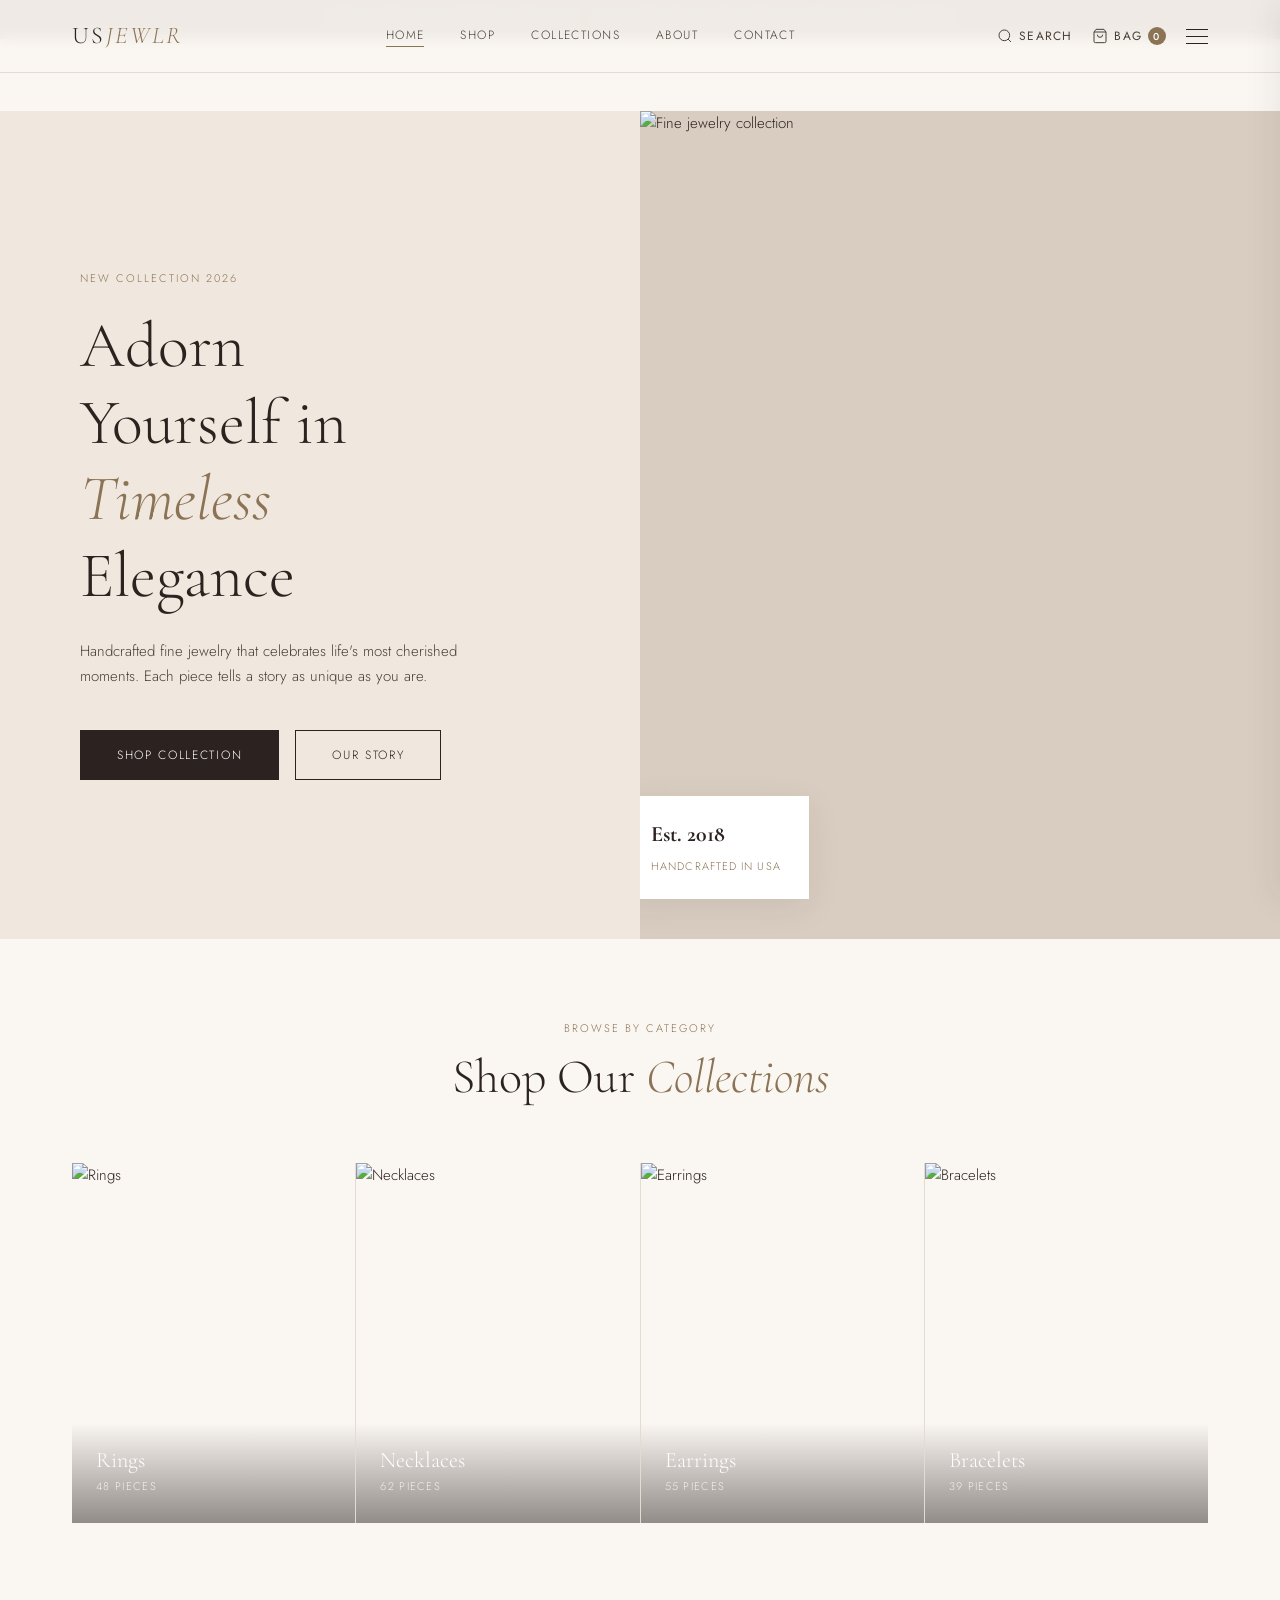
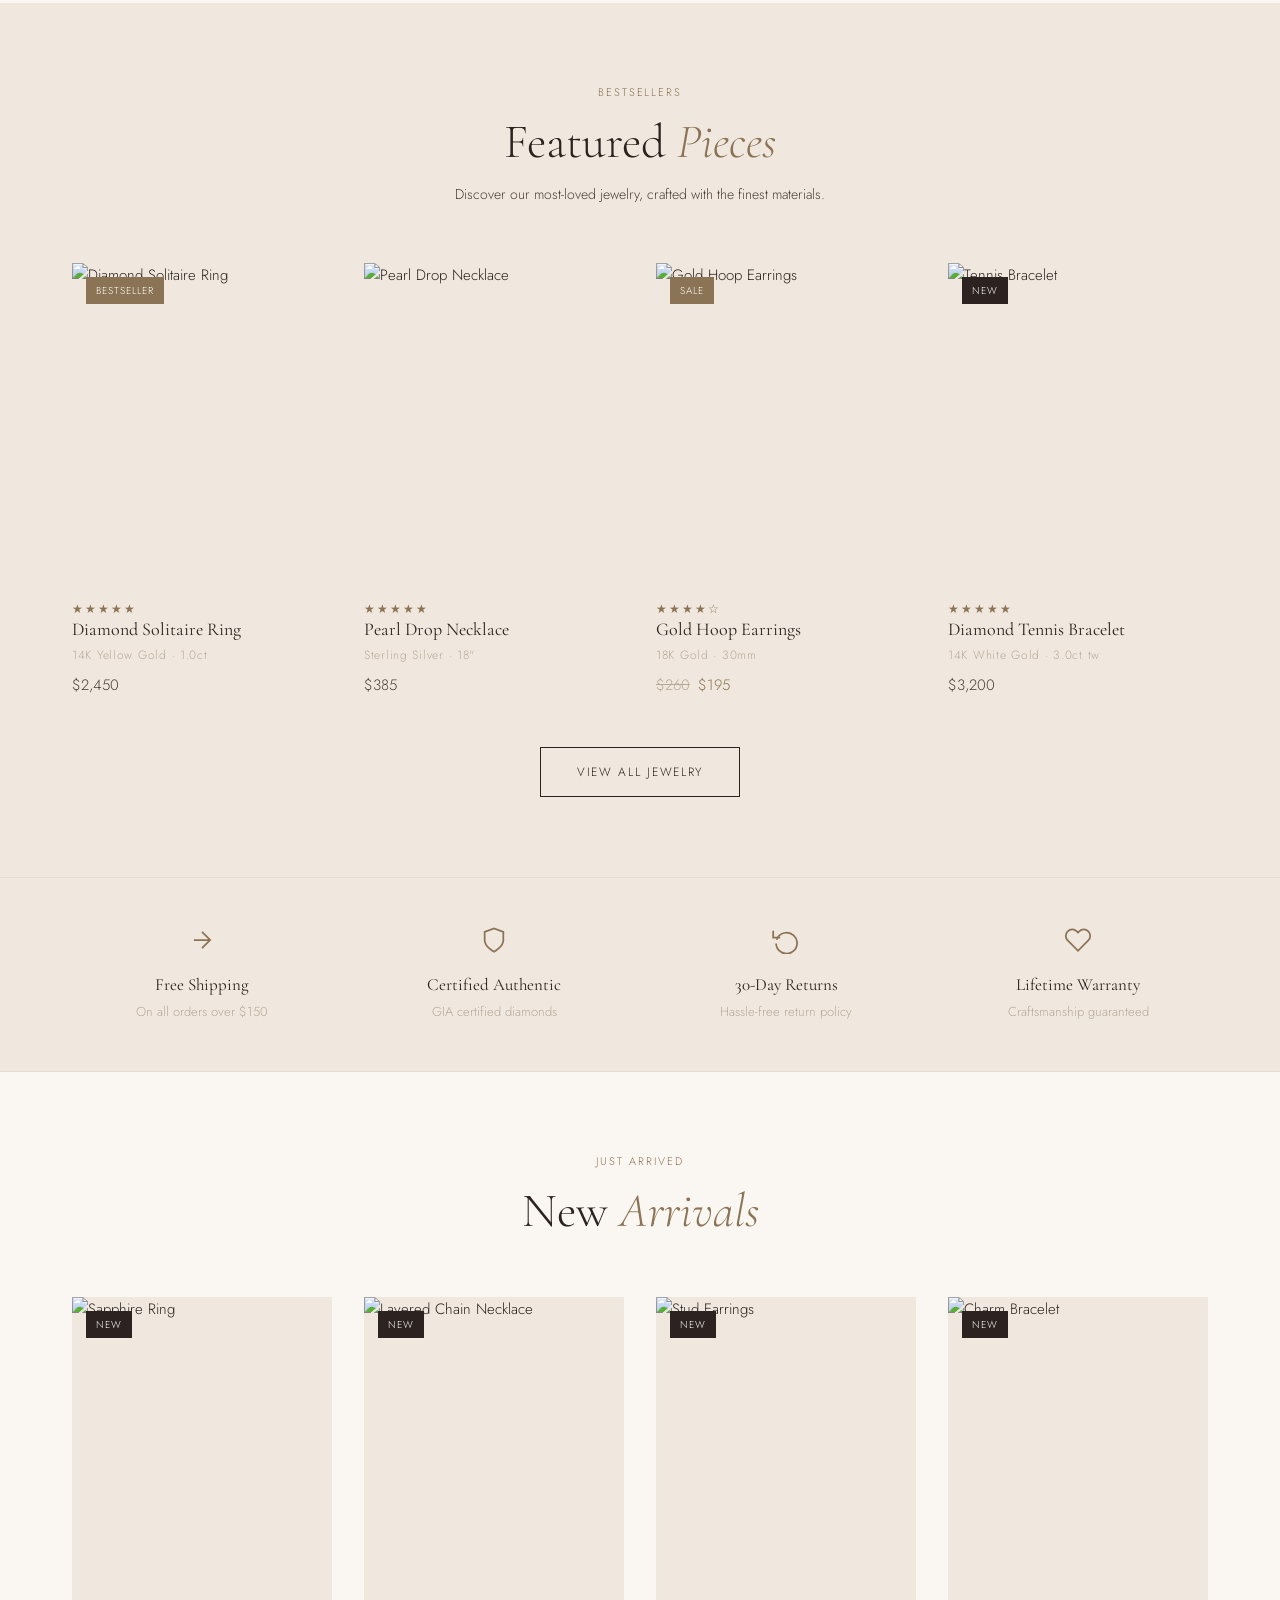
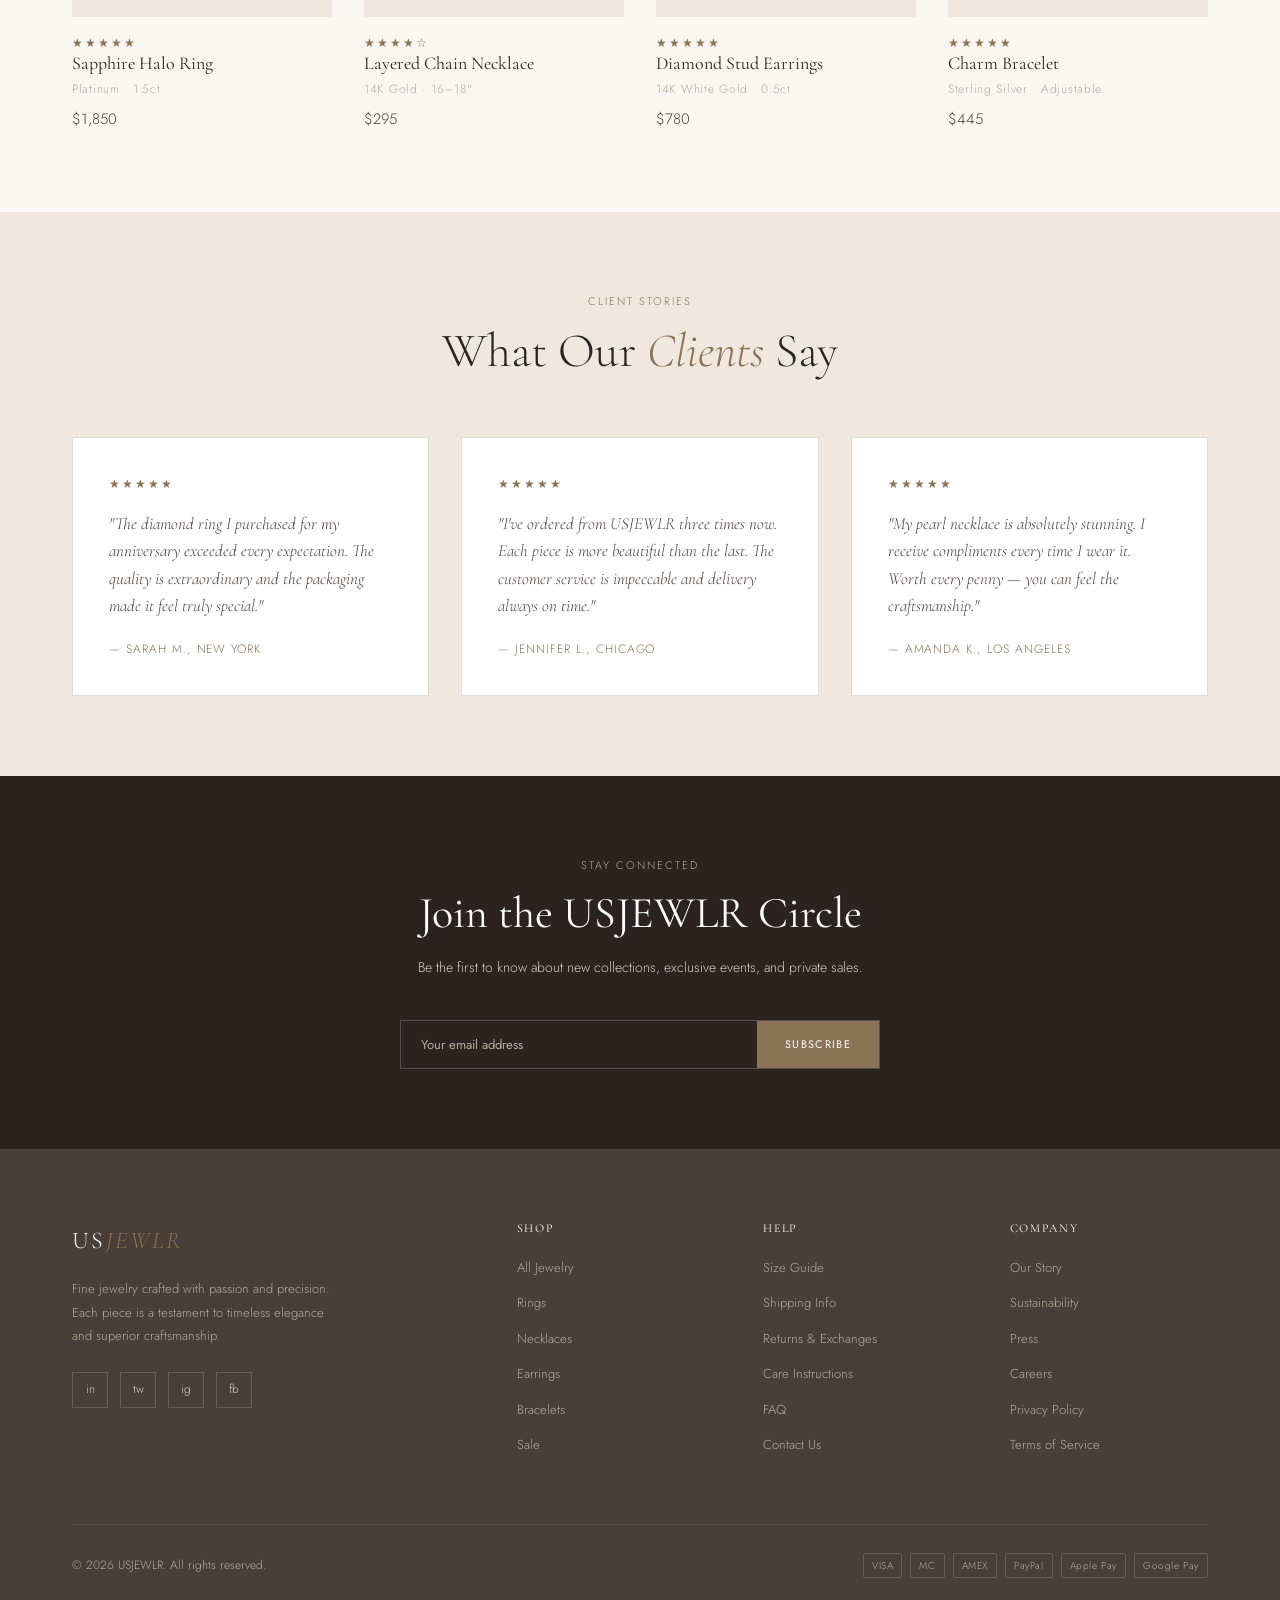
==== index.html @ 5f93d04b "Initial commit: USJEWLR jewelry ecommerce site" ====
<!DOCTYPE html>
<html lang="en">
<head>
  <meta charset="UTF-8">
  <meta name="viewport" content="width=device-width, initial-scale=1.0">
  <title>USJEWLR — Fine Jewelry</title>
  <link rel="stylesheet" href="style.css">
</head>
<body>

<!-- Announcement -->
<div class="announcement">Free shipping on orders over $150 &nbsp;·&nbsp; Use code WELCOME10 for 10% off your first order</div>

<!-- Header -->
<header id="header">
  <div class="header-inner">
    <a href="index.html" class="logo">US<span>JEWLR</span></a>
    <nav id="main-nav">
      <a href="index.html" class="active">Home</a>
      <a href="shop.html">Shop</a>
      <a href="product.html">Collections</a>
      <a href="about.html">About</a>
      <a href="contact.html">Contact</a>
    </nav>
    <div class="header-actions">
      <button onclick="window.location.href='shop.html'">
        <svg width="16" height="16" viewBox="0 0 24 24" fill="none" stroke="currentColor" stroke-width="1.5"><circle cx="11" cy="11" r="8"/><path d="m21 21-4.35-4.35"/></svg>
        Search
      </button>
      <button id="btn-open-cart">
        <svg width="16" height="16" viewBox="0 0 24 24" fill="none" stroke="currentColor" stroke-width="1.5"><path d="M6 2 3 6v14a2 2 0 0 0 2 2h14a2 2 0 0 0 2-2V6l-3-4z"/><line x1="3" y1="6" x2="21" y2="6"/><path d="M16 10a4 4 0 0 1-8 0"/></svg>
        Bag <span class="cart-count">0</span>
      </button>
      <button class="hamburger" id="hamburger" aria-label="Menu">
        <span></span><span></span><span></span>
      </button>
    </div>
  </div>
</header>

<!-- Hero -->
<section class="hero">
  <div class="hero-content">
    <span class="section-label">New Collection 2026</span>
    <h1>Adorn<br>Yourself in<br><em>Timeless</em><br>Elegance</h1>
    <p>Handcrafted fine jewelry that celebrates life's most cherished moments. Each piece tells a story as unique as you are.</p>
    <div class="hero-cta">
      <a href="shop.html" class="btn btn-filled">Shop Collection</a>
      <a href="about.html" class="btn">Our Story</a>
    </div>
  </div>
  <div class="hero-image">
    <img src="https://images.unsplash.com/photo-1515562141207-7a88fb7ce338?w=800&q=80" alt="Fine jewelry collection">
    <div class="hero-badge">
      <strong>Est. 2018</strong>
      <span>Handcrafted in USA</span>
    </div>
  </div>
</section>

<!-- Categories -->
<section class="section">
  <div class="container">
    <div class="section-header">
      <span class="section-label">Browse by Category</span>
      <h2>Shop Our <em>Collections</em></h2>
    </div>
    <div class="categories-grid">
      <a href="shop.html?cat=rings" class="category-card">
        <img src="https://images.unsplash.com/photo-1605100804763-247f67b3557e?w=400&q=80" alt="Rings">
        <div class="category-info">
          <h3>Rings</h3>
          <span>48 pieces</span>
        </div>
      </a>
      <a href="shop.html?cat=necklaces" class="category-card">
        <img src="https://images.unsplash.com/photo-1599643478518-a784e5dc4c8f?w=400&q=80" alt="Necklaces">
        <div class="category-info">
          <h3>Necklaces</h3>
          <span>62 pieces</span>
        </div>
      </a>
      <a href="shop.html?cat=earrings" class="category-card">
        <img src="https://images.unsplash.com/photo-1535632066927-ab7c9ab60908?w=400&q=80" alt="Earrings">
        <div class="category-info">
          <h3>Earrings</h3>
          <span>55 pieces</span>
        </div>
      </a>
      <a href="shop.html?cat=bracelets" class="category-card">
        <img src="https://images.unsplash.com/photo-1573408301185-9519f94816fc?w=400&q=80" alt="Bracelets">
        <div class="category-info">
          <h3>Bracelets</h3>
          <span>39 pieces</span>
        </div>
      </a>
    </div>
  </div>
</section>

<!-- Featured Products -->
<section class="section" style="background:var(--beige)">
  <div class="container">
    <div class="section-header">
      <span class="section-label">Bestsellers</span>
      <h2>Featured <em>Pieces</em></h2>
      <p>Discover our most-loved jewelry, crafted with the finest materials.</p>
    </div>
    <div class="products-grid">

      <div class="product-card" onclick="window.location='product.html'">
        <div class="product-card-image">
          <img src="https://images.unsplash.com/photo-1611591437281-460bfbe1220a?w=400&q=80" alt="Diamond Solitaire Ring">
          <span class="product-badge sale">Bestseller</span>
          <div class="product-actions">
            <button class="btn-cart" onclick="event.stopPropagation();addToCart('r001','Diamond Solitaire Ring',2450,'https://images.unsplash.com/photo-1611591437281-460bfbe1220a?w=400&q=80','14K Gold')">Add to Bag</button>
            <button class="btn-wishlist">Save to Wishlist</button>
          </div>
        </div>
        <div class="product-info">
          <div class="stars">★★★★★</div>
          <h4>Diamond Solitaire Ring</h4>
          <div class="product-sub">14K Yellow Gold · 1.0ct</div>
          <div class="product-price">$2,450</div>
        </div>
      </div>

      <div class="product-card" onclick="window.location='product.html'">
        <div class="product-card-image">
          <img src="https://images.unsplash.com/photo-1506630448388-4e683c67ddb0?w=400&q=80" alt="Pearl Drop Necklace">
          <div class="product-actions">
            <button class="btn-cart" onclick="event.stopPropagation();addToCart('n001','Pearl Drop Necklace',385,'https://images.unsplash.com/photo-1506630448388-4e683c67ddb0?w=400&q=80','Sterling Silver')">Add to Bag</button>
            <button class="btn-wishlist">Save to Wishlist</button>
          </div>
        </div>
        <div class="product-info">
          <div class="stars">★★★★★</div>
          <h4>Pearl Drop Necklace</h4>
          <div class="product-sub">Sterling Silver · 18"</div>
          <div class="product-price">$385</div>
        </div>
      </div>

      <div class="product-card" onclick="window.location='product.html'">
        <div class="product-card-image">
          <img src="https://images.unsplash.com/photo-1596944924591-5c9e04d6ce67?w=400&q=80" alt="Gold Hoop Earrings">
          <span class="product-badge sale">Sale</span>
          <div class="product-actions">
            <button class="btn-cart" onclick="event.stopPropagation();addToCart('e001','Gold Hoop Earrings',195,'https://images.unsplash.com/photo-1596944924591-5c9e04d6ce67?w=400&q=80','18K Gold')">Add to Bag</button>
            <button class="btn-wishlist">Save to Wishlist</button>
          </div>
        </div>
        <div class="product-info">
          <div class="stars">★★★★☆</div>
          <h4>Gold Hoop Earrings</h4>
          <div class="product-sub">18K Gold · 30mm</div>
          <div class="product-price"><span class="original">$260</span><span class="sale-price">$195</span></div>
        </div>
      </div>

      <div class="product-card" onclick="window.location='product.html'">
        <div class="product-card-image">
          <img src="https://images.unsplash.com/photo-1602751584552-8ba73aad10e1?w=400&q=80" alt="Tennis Bracelet">
          <span class="product-badge">New</span>
          <div class="product-actions">
            <button class="btn-cart" onclick="event.stopPropagation();addToCart('b001','Diamond Tennis Bracelet',3200,'https://images.unsplash.com/photo-1602751584552-8ba73aad10e1?w=400&q=80','14K White Gold')">Add to Bag</button>
            <button class="btn-wishlist">Save to Wishlist</button>
          </div>
        </div>
        <div class="product-info">
          <div class="stars">★★★★★</div>
          <h4>Diamond Tennis Bracelet</h4>
          <div class="product-sub">14K White Gold · 3.0ct tw</div>
          <div class="product-price">$3,200</div>
        </div>
      </div>

    </div>
    <div style="text-align:center;margin-top:48px">
      <a href="shop.html" class="btn">View All Jewelry</a>
    </div>
  </div>
</section>

<!-- Features Strip -->
<div class="features-strip">
  <div class="container">
    <div class="features-grid">
      <div class="feature-item">
        <svg viewBox="0 0 24 24" fill="none" stroke="currentColor" stroke-width="1.5"><path d="M5 12h14M12 5l7 7-7 7"/></svg>
        <h5>Free Shipping</h5>
        <p>On all orders over $150</p>
      </div>
      <div class="feature-item">
        <svg viewBox="0 0 24 24" fill="none" stroke="currentColor" stroke-width="1.5"><path d="M12 22s8-4 8-10V5l-8-3-8 3v7c0 6 8 10 8 10z"/></svg>
        <h5>Certified Authentic</h5>
        <p>GIA certified diamonds</p>
      </div>
      <div class="feature-item">
        <svg viewBox="0 0 24 24" fill="none" stroke="currentColor" stroke-width="1.5"><polyline points="1 4 1 10 7 10"/><path d="M3.51 15a9 9 0 1 0 .49-3.25"/></svg>
        <h5>30-Day Returns</h5>
        <p>Hassle-free return policy</p>
      </div>
      <div class="feature-item">
        <svg viewBox="0 0 24 24" fill="none" stroke="currentColor" stroke-width="1.5"><path d="M20.84 4.61a5.5 5.5 0 0 0-7.78 0L12 5.67l-1.06-1.06a5.5 5.5 0 0 0-7.78 7.78l1.06 1.06L12 21.23l7.78-7.78 1.06-1.06a5.5 5.5 0 0 0 0-7.78z"/></svg>
        <h5>Lifetime Warranty</h5>
        <p>Craftsmanship guaranteed</p>
      </div>
    </div>
  </div>
</div>

<!-- New Arrivals -->
<section class="section">
  <div class="container">
    <div class="section-header">
      <span class="section-label">Just Arrived</span>
      <h2>New <em>Arrivals</em></h2>
    </div>
    <div class="products-grid">
      <div class="product-card" onclick="window.location='product.html'">
        <div class="product-card-image">
          <img src="https://images.unsplash.com/photo-1583292650898-7d22cd27ca6f?w=400&q=80" alt="Sapphire Ring">
          <span class="product-badge">New</span>
          <div class="product-actions">
            <button class="btn-cart" onclick="event.stopPropagation();addToCart('r002','Sapphire Halo Ring',1850,'https://images.unsplash.com/photo-1583292650898-7d22cd27ca6f?w=400&q=80','Platinum')">Add to Bag</button>
            <button class="btn-wishlist">Save to Wishlist</button>
          </div>
        </div>
        <div class="product-info">
          <div class="stars">★★★★★</div>
          <h4>Sapphire Halo Ring</h4>
          <div class="product-sub">Platinum · 1.5ct</div>
          <div class="product-price">$1,850</div>
        </div>
      </div>
      <div class="product-card" onclick="window.location='product.html'">
        <div class="product-card-image">
          <img src="https://images.unsplash.com/photo-1617038220319-276d3cfab638?w=400&q=80" alt="Layered Chain Necklace">
          <span class="product-badge">New</span>
          <div class="product-actions">
            <button class="btn-cart" onclick="event.stopPropagation();addToCart('n002','Layered Chain Necklace',295,'https://images.unsplash.com/photo-1617038220319-276d3cfab638?w=400&q=80','14K Gold')">Add to Bag</button>
            <button class="btn-wishlist">Save to Wishlist</button>
          </div>
        </div>
        <div class="product-info">
          <div class="stars">★★★★☆</div>
          <h4>Layered Chain Necklace</h4>
          <div class="product-sub">14K Gold · 16–18"</div>
          <div class="product-price">$295</div>
        </div>
      </div>
      <div class="product-card" onclick="window.location='product.html'">
        <div class="product-card-image">
          <img src="https://images.unsplash.com/photo-1589207212797-cfd578c00985?w=400&q=80" alt="Stud Earrings">
          <span class="product-badge">New</span>
          <div class="product-actions">
            <button class="btn-cart" onclick="event.stopPropagation();addToCart('e002','Diamond Stud Earrings',780,'https://images.unsplash.com/photo-1589207212797-cfd578c00985?w=400&q=80','14K White Gold')">Add to Bag</button>
            <button class="btn-wishlist">Save to Wishlist</button>
          </div>
        </div>
        <div class="product-info">
          <div class="stars">★★★★★</div>
          <h4>Diamond Stud Earrings</h4>
          <div class="product-sub">14K White Gold · 0.5ct</div>
          <div class="product-price">$780</div>
        </div>
      </div>
      <div class="product-card" onclick="window.location='product.html'">
        <div class="product-card-image">
          <img src="https://images.unsplash.com/photo-1561828995-aa79a2db86dd?w=400&q=80" alt="Charm Bracelet">
          <span class="product-badge">New</span>
          <div class="product-actions">
            <button class="btn-cart" onclick="event.stopPropagation();addToCart('b002','Charm Bracelet',445,'https://images.unsplash.com/photo-1561828995-aa79a2db86dd?w=400&q=80','Sterling Silver')">Add to Bag</button>
            <button class="btn-wishlist">Save to Wishlist</button>
          </div>
        </div>
        <div class="product-info">
          <div class="stars">★★★★★</div>
          <h4>Charm Bracelet</h4>
          <div class="product-sub">Sterling Silver · Adjustable</div>
          <div class="product-price">$445</div>
        </div>
      </div>
    </div>
  </div>
</section>

<!-- Testimonials -->
<section class="section testimonials">
  <div class="container">
    <div class="section-header">
      <span class="section-label">Client Stories</span>
      <h2>What Our <em>Clients</em> Say</h2>
    </div>
    <div class="testimonials-grid">
      <div class="testimonial-card">
        <div class="stars">★★★★★</div>
        <blockquote>"The diamond ring I purchased for my anniversary exceeded every expectation. The quality is extraordinary and the packaging made it feel truly special."</blockquote>
        <div class="testimonial-author">— Sarah M., New York</div>
      </div>
      <div class="testimonial-card">
        <div class="stars">★★★★★</div>
        <blockquote>"I've ordered from USJEWLR three times now. Each piece is more beautiful than the last. The customer service is impeccable and delivery always on time."</blockquote>
        <div class="testimonial-author">— Jennifer L., Chicago</div>
      </div>
      <div class="testimonial-card">
        <div class="stars">★★★★★</div>
        <blockquote>"My pearl necklace is absolutely stunning. I receive compliments every time I wear it. Worth every penny — you can feel the craftsmanship."</blockquote>
        <div class="testimonial-author">— Amanda K., Los Angeles</div>
      </div>
    </div>
  </div>
</section>

<!-- Newsletter -->
<section class="newsletter">
  <div class="container">
    <span class="section-label">Stay Connected</span>
    <h2>Join the USJEWLR Circle</h2>
    <p>Be the first to know about new collections, exclusive events, and private sales.</p>
    <form class="newsletter-form">
      <input type="email" placeholder="Your email address">
      <button type="submit">Subscribe</button>
    </form>
  </div>
</section>

<!-- Footer -->
<footer>
  <div class="container">
    <div class="footer-grid">
      <div class="footer-brand">
        <div class="logo">US<span>JEWLR</span></div>
        <p>Fine jewelry crafted with passion and precision. Each piece is a testament to timeless elegance and superior craftsmanship.</p>
        <div class="footer-social">
          <a href="#">in</a>
          <a href="#">tw</a>
          <a href="#">ig</a>
          <a href="#">fb</a>
        </div>
      </div>
      <div class="footer-col">
        <h5>Shop</h5>
        <ul>
          <li><a href="shop.html">All Jewelry</a></li>
          <li><a href="shop.html?cat=rings">Rings</a></li>
          <li><a href="shop.html?cat=necklaces">Necklaces</a></li>
          <li><a href="shop.html?cat=earrings">Earrings</a></li>
          <li><a href="shop.html?cat=bracelets">Bracelets</a></li>
          <li><a href="shop.html?sale=true">Sale</a></li>
        </ul>
      </div>
      <div class="footer-col">
        <h5>Help</h5>
        <ul>
          <li><a href="#">Size Guide</a></li>
          <li><a href="#">Shipping Info</a></li>
          <li><a href="#">Returns & Exchanges</a></li>
          <li><a href="#">Care Instructions</a></li>
          <li><a href="#">FAQ</a></li>
          <li><a href="contact.html">Contact Us</a></li>
        </ul>
      </div>
      <div class="footer-col">
        <h5>Company</h5>
        <ul>
          <li><a href="about.html">Our Story</a></li>
          <li><a href="#">Sustainability</a></li>
          <li><a href="#">Press</a></li>
          <li><a href="#">Careers</a></li>
          <li><a href="#">Privacy Policy</a></li>
          <li><a href="#">Terms of Service</a></li>
        </ul>
      </div>
    </div>
    <div class="footer-bottom">
      <span>© 2026 USJEWLR. All rights reserved.</span>
      <div class="payment-icons">
        <span>VISA</span>
        <span>MC</span>
        <span>AMEX</span>
        <span>PayPal</span>
        <span>Apple Pay</span>
        <span>Google Pay</span>
      </div>
    </div>
  </div>
</footer>

<!-- Cart Drawer -->
<div class="cart-overlay" id="cart-overlay"></div>
<div class="cart-drawer" id="cart-drawer">
  <div class="drawer-header">
    <h3>Your Bag</h3>
    <button class="drawer-close" onclick="closeCartDrawer()">×</button>
  </div>
  <div class="drawer-items" id="drawer-items"></div>
  <div class="drawer-footer">
    <div class="drawer-total">
      <span>Total</span>
      <span id="drawer-total">$0.00</span>
    </div>
    <a href="cart.html" class="btn btn-filled">View Bag</a>
    <a href="checkout.html" class="btn">Checkout</a>
  </div>
</div>

<script src="script.js"></script>
</body>
</html>
---- style.css ----
/* ============================================
   USJEWLR — Jewelry Ecommerce Stylesheet
   Theme: Greige & Beige, Chic & Minimal
   ============================================ */

@import url('https://fonts.googleapis.com/css2?family=Cormorant+Garamond:ital,wght@0,300;0,400;0,500;0,600;1,300;1,400&family=Jost:wght@300;400;500&display=swap');

:root {
  --cream:     #faf6f1;
  --beige:     #f0e8de;
  --greige:    #d9cdc1;
  --mid:       #b8a898;
  --stone:     #8b7355;
  --dark:      #2c2320;
  --charcoal:  #4a3f38;
  --white:     #ffffff;
  --border:    #e4dbd2;
  --shadow:    rgba(44,35,32,.08);
}

*, *::before, *::after { box-sizing: border-box; margin: 0; padding: 0; }

html { scroll-behavior: smooth; }

body {
  font-family: 'Jost', sans-serif;
  font-weight: 300;
  background: var(--cream);
  color: var(--dark);
  font-size: 15px;
  line-height: 1.7;
}

a { color: inherit; text-decoration: none; }
img { display: block; width: 100%; object-fit: cover; }
button { cursor: pointer; font-family: inherit; }
input, select, textarea { font-family: inherit; }

/* ── Typography ─────────────────────────────── */
h1, h2, h3, h4, h5 {
  font-family: 'Cormorant Garamond', serif;
  font-weight: 400;
  line-height: 1.2;
}

.section-label {
  font-size: 11px;
  letter-spacing: .18em;
  text-transform: uppercase;
  color: var(--stone);
  display: block;
  margin-bottom: 12px;
}

/* ── Layout Helpers ─────────────────────────── */
.container { max-width: 1200px; margin: 0 auto; padding: 0 32px; }
.section   { padding: 80px 0; }

/* ── Buttons ────────────────────────────────── */
.btn {
  display: inline-block;
  padding: 14px 36px;
  font-size: 12px;
  letter-spacing: .14em;
  text-transform: uppercase;
  border: 1px solid var(--dark);
  background: transparent;
  color: var(--dark);
  transition: background .25s, color .25s;
}
.btn:hover { background: var(--dark); color: var(--white); }
.btn-filled { background: var(--dark); color: var(--white); }
.btn-filled:hover { background: var(--charcoal); border-color: var(--charcoal); }
.btn-stone { background: var(--stone); color: var(--white); border-color: var(--stone); }
.btn-stone:hover { background: var(--charcoal); border-color: var(--charcoal); }

/* ── Header / Navigation ────────────────────── */
#header {
  position: fixed;
  top: 0; left: 0; right: 0;
  z-index: 1000;
  background: rgba(250,246,241,.95);
  backdrop-filter: blur(6px);
  border-bottom: 1px solid var(--border);
  transition: box-shadow .3s;
}
#header.scrolled { box-shadow: 0 2px 20px var(--shadow); }

.header-inner {
  display: flex;
  align-items: center;
  justify-content: space-between;
  height: 72px;
  max-width: 1200px;
  margin: 0 auto;
  padding: 0 32px;
}

.logo {
  font-family: 'Cormorant Garamond', serif;
  font-size: 24px;
  font-weight: 300;
  letter-spacing: .1em;
  color: var(--dark);
}
.logo span { font-style: italic; color: var(--stone); }

nav { display: flex; gap: 36px; }
nav a {
  font-size: 12px;
  letter-spacing: .12em;
  text-transform: uppercase;
  color: var(--charcoal);
  position: relative;
  padding-bottom: 2px;
}
nav a::after {
  content: '';
  position: absolute;
  bottom: 0; left: 0;
  width: 0; height: 1px;
  background: var(--stone);
  transition: width .3s;
}
nav a:hover::after, nav a.active::after { width: 100%; }

.header-actions { display: flex; align-items: center; gap: 20px; }
.header-actions button {
  background: none;
  border: none;
  color: var(--charcoal);
  font-size: 12px;
  letter-spacing: .1em;
  text-transform: uppercase;
  display: flex;
  align-items: center;
  gap: 6px;
  transition: color .2s;
}
.header-actions button:hover { color: var(--stone); }

.cart-count {
  background: var(--stone);
  color: var(--white);
  border-radius: 50%;
  width: 18px; height: 18px;
  font-size: 10px;
  display: flex;
  align-items: center;
  justify-content: center;
  font-weight: 500;
}

.hamburger { display: none; flex-direction: column; gap: 5px; background: none; border: none; }
.hamburger span { display: block; width: 22px; height: 1px; background: var(--dark); transition: .3s; }

/* ── Hero ───────────────────────────────────── */
.hero {
  min-height: 100vh;
  display: grid;
  grid-template-columns: 1fr 1fr;
  padding-top: 72px;
}

.hero-content {
  display: flex;
  flex-direction: column;
  justify-content: center;
  padding: 80px 64px 80px 80px;
  background: var(--beige);
}
.hero-content .section-label { margin-bottom: 20px; }
.hero-content h1 { font-size: clamp(42px, 5vw, 72px); font-weight: 300; margin-bottom: 24px; }
.hero-content h1 em { font-style: italic; color: var(--stone); }
.hero-content p { font-size: 15px; color: var(--charcoal); max-width: 380px; margin-bottom: 40px; }
.hero-cta { display: flex; gap: 16px; }

.hero-image {
  position: relative;
  overflow: hidden;
  background: var(--greige);
}
.hero-image img { width: 100%; height: 100%; object-fit: cover; }
.hero-badge {
  position: absolute;
  bottom: 40px; left: -20px;
  background: var(--white);
  padding: 20px 28px;
  border-left: 3px solid var(--stone);
  box-shadow: 0 8px 32px var(--shadow);
}
.hero-badge strong { display: block; font-family: 'Cormorant Garamond', serif; font-size: 22px; }
.hero-badge span { font-size: 11px; letter-spacing: .1em; color: var(--stone); text-transform: uppercase; }

/* ── Announcement Bar ───────────────────────── */
.announcement {
  background: var(--dark);
  color: var(--greige);
  text-align: center;
  padding: 10px;
  font-size: 11px;
  letter-spacing: .14em;
  text-transform: uppercase;
}

/* ── Category Grid ──────────────────────────── */
.categories-grid {
  display: grid;
  grid-template-columns: repeat(4, 1fr);
  gap: 1px;
  background: var(--border);
}
.category-card {
  background: var(--cream);
  position: relative;
  overflow: hidden;
  cursor: pointer;
}
.category-card img {
  height: 360px;
  transition: transform .5s;
}
.category-card:hover img { transform: scale(1.04); }
.category-info {
  position: absolute;
  bottom: 0; left: 0; right: 0;
  padding: 24px;
  background: linear-gradient(transparent, rgba(44,35,32,.5));
  color: var(--white);
}
.category-info h3 { font-size: 22px; font-weight: 300; }
.category-info span { font-size: 11px; letter-spacing: .12em; text-transform: uppercase; opacity: .8; }

/* ── Product Grid ───────────────────────────── */
.products-grid {
  display: grid;
  grid-template-columns: repeat(4, 1fr);
  gap: 32px;
}

.product-card {
  cursor: pointer;
}
.product-card-image {
  position: relative;
  overflow: hidden;
  background: var(--beige);
  margin-bottom: 16px;
}
.product-card-image img {
  height: 320px;
  transition: transform .5s;
}
.product-card:hover .product-card-image img { transform: scale(1.03); }

.product-badge {
  position: absolute;
  top: 14px; left: 14px;
  background: var(--dark);
  color: var(--white);
  font-size: 10px;
  letter-spacing: .1em;
  text-transform: uppercase;
  padding: 5px 10px;
}
.product-badge.sale { background: var(--stone); }

.product-actions {
  position: absolute;
  bottom: 0; left: 0; right: 0;
  padding: 16px;
  display: flex;
  flex-direction: column;
  gap: 8px;
  transform: translateY(100%);
  transition: transform .3s;
}
.product-card:hover .product-actions { transform: translateY(0); }
.product-actions button {
  width: 100%;
  padding: 11px;
  font-size: 11px;
  letter-spacing: .1em;
  text-transform: uppercase;
  border: none;
}
.btn-cart { background: var(--white); color: var(--dark); }
.btn-cart:hover { background: var(--dark); color: var(--white); }
.btn-wishlist { background: rgba(250,246,241,.85); color: var(--dark); }

.product-info h4 { font-family: 'Cormorant Garamond', serif; font-size: 18px; font-weight: 400; margin-bottom: 4px; }
.product-info .product-sub { font-size: 12px; color: var(--mid); letter-spacing: .06em; margin-bottom: 8px; }
.product-price { font-size: 15px; color: var(--charcoal); }
.product-price .original { text-decoration: line-through; color: var(--mid); margin-right: 8px; }
.product-price .sale-price { color: var(--stone); }
.stars { color: var(--stone); font-size: 12px; letter-spacing: 2px; }

/* ── Feature Strip ──────────────────────────── */
.features-strip {
  background: var(--beige);
  border-top: 1px solid var(--border);
  border-bottom: 1px solid var(--border);
  padding: 48px 0;
}
.features-grid {
  display: grid;
  grid-template-columns: repeat(4, 1fr);
  gap: 32px;
  text-align: center;
}
.feature-item svg { width: 28px; height: 28px; margin: 0 auto 12px; color: var(--stone); }
.feature-item h5 { font-family: 'Cormorant Garamond', serif; font-size: 17px; margin-bottom: 6px; }
.feature-item p { font-size: 13px; color: var(--mid); }

/* ── Section Headers ────────────────────────── */
.section-header {
  text-align: center;
  margin-bottom: 56px;
}
.section-header h2 { font-size: clamp(30px, 4vw, 48px); font-weight: 300; }
.section-header h2 em { font-style: italic; color: var(--stone); }
.section-header p { color: var(--charcoal); margin-top: 12px; font-size: 14px; }

/* ── Testimonials ───────────────────────────── */
.testimonials { background: var(--beige); }
.testimonials-grid {
  display: grid;
  grid-template-columns: repeat(3, 1fr);
  gap: 32px;
}
.testimonial-card {
  background: var(--white);
  padding: 36px;
  border: 1px solid var(--border);
}
.testimonial-card .stars { margin-bottom: 16px; }
.testimonial-card blockquote {
  font-family: 'Cormorant Garamond', serif;
  font-size: 17px;
  font-style: italic;
  line-height: 1.6;
  margin-bottom: 20px;
  color: var(--charcoal);
}
.testimonial-author { font-size: 12px; letter-spacing: .08em; text-transform: uppercase; color: var(--stone); }

/* ── Newsletter ─────────────────────────────── */
.newsletter {
  background: var(--dark);
  color: var(--white);
  padding: 80px 0;
  text-align: center;
}
.newsletter .section-label { color: var(--mid); }
.newsletter h2 { color: var(--white); font-size: clamp(28px, 4vw, 44px); margin-bottom: 16px; }
.newsletter p { color: var(--greige); margin-bottom: 40px; font-size: 14px; }
.newsletter-form {
  display: flex;
  max-width: 480px;
  margin: 0 auto;
  border: 1px solid rgba(255,255,255,.2);
}
.newsletter-form input {
  flex: 1;
  padding: 14px 20px;
  background: transparent;
  border: none;
  color: var(--white);
  font-size: 13px;
  outline: none;
}
.newsletter-form input::placeholder { color: var(--mid); }
.newsletter-form button {
  padding: 14px 28px;
  background: var(--stone);
  color: var(--white);
  border: none;
  font-size: 11px;
  letter-spacing: .12em;
  text-transform: uppercase;
  transition: background .2s;
  white-space: nowrap;
}
.newsletter-form button:hover { background: var(--mid); }

/* ── Footer ─────────────────────────────────── */
footer {
  background: var(--charcoal);
  color: var(--greige);
  padding: 72px 0 32px;
}
.footer-grid {
  display: grid;
  grid-template-columns: 2fr 1fr 1fr 1fr;
  gap: 48px;
  margin-bottom: 56px;
}
.footer-brand .logo { color: var(--white); margin-bottom: 16px; }
.footer-brand p { font-size: 13px; color: var(--mid); line-height: 1.8; max-width: 260px; }
.footer-social { display: flex; gap: 12px; margin-top: 24px; }
.footer-social a {
  width: 36px; height: 36px;
  border: 1px solid rgba(255,255,255,.15);
  display: flex;
  align-items: center;
  justify-content: center;
  font-size: 12px;
  transition: background .2s, border-color .2s;
}
.footer-social a:hover { background: var(--stone); border-color: var(--stone); }

.footer-col h5 {
  font-size: 12px;
  letter-spacing: .14em;
  text-transform: uppercase;
  color: var(--white);
  margin-bottom: 20px;
}
.footer-col ul { list-style: none; }
.footer-col li { margin-bottom: 10px; }
.footer-col a { font-size: 13px; color: var(--mid); transition: color .2s; }
.footer-col a:hover { color: var(--white); }

.footer-bottom {
  border-top: 1px solid rgba(255,255,255,.08);
  padding-top: 28px;
  display: flex;
  justify-content: space-between;
  align-items: center;
  font-size: 12px;
  color: var(--mid);
}
.payment-icons { display: flex; gap: 8px; }
.payment-icons span {
  border: 1px solid rgba(255,255,255,.15);
  padding: 3px 8px;
  font-size: 10px;
  letter-spacing: .06em;
  border-radius: 2px;
}

/* ── Shop Page ──────────────────────────────── */
.page-hero {
  padding: 140px 0 60px;
  background: var(--beige);
  text-align: center;
  border-bottom: 1px solid var(--border);
}
.page-hero h1 { font-size: clamp(36px, 5vw, 60px); font-weight: 300; }
.breadcrumb { font-size: 12px; color: var(--mid); margin-top: 12px; letter-spacing: .06em; }
.breadcrumb a:hover { color: var(--stone); }

.shop-layout {
  display: grid;
  grid-template-columns: 240px 1fr;
  gap: 48px;
  padding: 56px 0;
}

.filter-sidebar {}
.filter-section { margin-bottom: 36px; }
.filter-section h5 {
  font-size: 11px;
  letter-spacing: .14em;
  text-transform: uppercase;
  margin-bottom: 16px;
  padding-bottom: 10px;
  border-bottom: 1px solid var(--border);
}
.filter-option {
  display: flex;
  align-items: center;
  gap: 10px;
  margin-bottom: 10px;
  font-size: 13px;
  cursor: pointer;
  color: var(--charcoal);
}
.filter-option input[type="checkbox"] { accent-color: var(--stone); }
.filter-option span { flex: 1; }
.filter-option .count { color: var(--mid); font-size: 11px; }

.price-range { padding: 8px 0; }
.price-range input[type="range"] { width: 100%; accent-color: var(--stone); }
.price-labels { display: flex; justify-content: space-between; font-size: 12px; color: var(--mid); margin-top: 8px; }

.shop-content {}
.shop-toolbar {
  display: flex;
  justify-content: space-between;
  align-items: center;
  margin-bottom: 32px;
  padding-bottom: 20px;
  border-bottom: 1px solid var(--border);
}
.shop-toolbar span { font-size: 13px; color: var(--mid); }
.shop-toolbar select {
  border: 1px solid var(--border);
  background: var(--white);
  padding: 8px 14px;
  font-size: 12px;
  color: var(--charcoal);
  outline: none;
  appearance: none;
  padding-right: 28px;
  background-image: url("data:image/svg+xml,%3Csvg xmlns='http://www.w3.org/2000/svg' width='10' height='6'%3E%3Cpath d='M0 0l5 6 5-6z' fill='%238b7355'/%3E%3C/svg%3E");
  background-repeat: no-repeat;
  background-position: right 10px center;
  cursor: pointer;
}

.products-grid-3col { grid-template-columns: repeat(3, 1fr); }

/* Pagination */
.pagination {
  display: flex;
  justify-content: center;
  gap: 8px;
  margin-top: 56px;
}
.pagination button {
  width: 40px; height: 40px;
  border: 1px solid var(--border);
  background: var(--white);
  font-size: 13px;
  color: var(--charcoal);
  transition: .2s;
}
.pagination button:hover, .pagination button.active {
  background: var(--dark);
  color: var(--white);
  border-color: var(--dark);
}

/* ── Product Detail ─────────────────────────── */
.product-detail {
  display: grid;
  grid-template-columns: 1fr 1fr;
  gap: 72px;
  padding: 56px 0;
}

.product-gallery {}
.gallery-main {
  height: 560px;
  background: var(--beige);
  overflow: hidden;
  margin-bottom: 16px;
}
.gallery-main img { height: 100%; object-fit: cover; }
.gallery-thumbs { display: grid; grid-template-columns: repeat(4, 1fr); gap: 12px; }
.gallery-thumb {
  height: 90px;
  background: var(--beige);
  cursor: pointer;
  overflow: hidden;
  border: 2px solid transparent;
  transition: border-color .2s;
}
.gallery-thumb.active { border-color: var(--stone); }
.gallery-thumb img { height: 100%; object-fit: cover; }

.product-detail-info {}
.product-detail-info .section-label { margin-bottom: 8px; }
.product-detail-info h1 { font-size: 36px; font-weight: 300; margin-bottom: 8px; }
.product-detail-rating {
  display: flex;
  align-items: center;
  gap: 10px;
  margin-bottom: 20px;
  font-size: 13px;
  color: var(--mid);
}
.product-detail-price {
  font-size: 26px;
  font-family: 'Cormorant Garamond', serif;
  margin-bottom: 24px;
  color: var(--dark);
}
.product-detail-price .was { font-size: 16px; text-decoration: line-through; color: var(--mid); margin-right: 10px; }

.product-options { margin-bottom: 24px; }
.product-options label {
  font-size: 11px;
  letter-spacing: .12em;
  text-transform: uppercase;
  display: block;
  margin-bottom: 12px;
  color: var(--charcoal);
}
.option-swatches { display: flex; gap: 10px; flex-wrap: wrap; }
.swatch {
  border: 1px solid var(--border);
  padding: 8px 16px;
  font-size: 12px;
  cursor: pointer;
  transition: .2s;
}
.swatch:hover, .swatch.active { border-color: var(--dark); background: var(--dark); color: var(--white); }

.qty-selector {
  display: flex;
  align-items: center;
  border: 1px solid var(--border);
  width: fit-content;
  margin-bottom: 24px;
}
.qty-selector button {
  width: 44px; height: 44px;
  background: none;
  border: none;
  font-size: 18px;
  color: var(--charcoal);
  transition: background .2s;
}
.qty-selector button:hover { background: var(--beige); }
.qty-selector input {
  width: 56px;
  text-align: center;
  border: none;
  border-left: 1px solid var(--border);
  border-right: 1px solid var(--border);
  height: 44px;
  font-size: 14px;
  outline: none;
  background: var(--white);
}

.add-to-cart-row { display: flex; gap: 12px; margin-bottom: 28px; }
.add-to-cart-row .btn { flex: 1; text-align: center; padding: 16px; }

.product-meta { font-size: 13px; color: var(--mid); line-height: 2; border-top: 1px solid var(--border); padding-top: 24px; margin-top: 24px; }
.product-meta strong { color: var(--charcoal); }

.product-tabs { margin-top: 36px; }
.tab-headers { display: flex; border-bottom: 1px solid var(--border); }
.tab-header {
  padding: 12px 24px;
  font-size: 12px;
  letter-spacing: .1em;
  text-transform: uppercase;
  cursor: pointer;
  border-bottom: 2px solid transparent;
  margin-bottom: -1px;
  transition: .2s;
  background: none;
  border-top: none;
  border-left: none;
  border-right: none;
  color: var(--mid);
}
.tab-header.active { border-bottom-color: var(--stone); color: var(--dark); }
.tab-content { display: none; padding: 28px 0; font-size: 14px; line-height: 1.9; color: var(--charcoal); }
.tab-content.active { display: block; }

/* ── Cart Page ──────────────────────────────── */
.cart-layout {
  display: grid;
  grid-template-columns: 1fr 360px;
  gap: 48px;
  padding: 56px 0;
}
.cart-items {}
.cart-header-row {
  display: grid;
  grid-template-columns: 2fr 1fr 1fr 1fr 40px;
  gap: 16px;
  padding-bottom: 16px;
  border-bottom: 1px solid var(--border);
  font-size: 11px;
  letter-spacing: .12em;
  text-transform: uppercase;
  color: var(--mid);
}

.cart-item {
  display: grid;
  grid-template-columns: 2fr 1fr 1fr 1fr 40px;
  gap: 16px;
  align-items: center;
  padding: 24px 0;
  border-bottom: 1px solid var(--border);
}
.cart-item-info { display: flex; gap: 16px; align-items: center; }
.cart-item-image { width: 80px; height: 80px; object-fit: cover; background: var(--beige); }
.cart-item-image img { width: 80px; height: 80px; object-fit: cover; }
.cart-item-name { font-family: 'Cormorant Garamond', serif; font-size: 17px; margin-bottom: 4px; }
.cart-item-variant { font-size: 12px; color: var(--mid); }
.cart-item-remove { background: none; border: none; color: var(--mid); font-size: 18px; transition: color .2s; }
.cart-item-remove:hover { color: var(--dark); }

.cart-summary {
  background: var(--beige);
  padding: 36px;
  height: fit-content;
  border: 1px solid var(--border);
}
.cart-summary h3 { font-size: 22px; margin-bottom: 28px; }
.summary-row {
  display: flex;
  justify-content: space-between;
  font-size: 14px;
  margin-bottom: 14px;
  color: var(--charcoal);
}
.summary-row.total {
  border-top: 1px solid var(--border);
  padding-top: 16px;
  margin-top: 8px;
  font-size: 17px;
  font-family: 'Cormorant Garamond', serif;
  font-weight: 400;
}
.cart-summary .btn { width: 100%; text-align: center; margin-top: 20px; padding: 16px; }
.promo-field { display: flex; margin-top: 20px; }
.promo-field input {
  flex: 1;
  border: 1px solid var(--border);
  padding: 10px 14px;
  font-size: 13px;
  outline: none;
  background: var(--white);
}
.promo-field button {
  padding: 10px 16px;
  background: var(--charcoal);
  color: var(--white);
  border: none;
  font-size: 11px;
  letter-spacing: .1em;
  text-transform: uppercase;
}

/* ── Checkout ───────────────────────────────── */
.checkout-layout {
  display: grid;
  grid-template-columns: 1fr 400px;
  gap: 56px;
  padding: 56px 0;
}

.checkout-form {}
.checkout-step {
  background: var(--white);
  border: 1px solid var(--border);
  margin-bottom: 24px;
}
.step-header {
  display: flex;
  align-items: center;
  gap: 16px;
  padding: 20px 28px;
  cursor: pointer;
  border-bottom: 1px solid var(--border);
}
.step-number {
  width: 28px; height: 28px;
  border-radius: 50%;
  background: var(--stone);
  color: var(--white);
  font-size: 12px;
  display: flex;
  align-items: center;
  justify-content: center;
  flex-shrink: 0;
}
.step-title { font-family: 'Cormorant Garamond', serif; font-size: 20px; font-weight: 400; }
.step-body { padding: 28px; }

.form-row { display: grid; grid-template-columns: 1fr 1fr; gap: 16px; margin-bottom: 16px; }
.form-row.full { grid-template-columns: 1fr; }
.form-row.thirds { grid-template-columns: 1fr 1fr 1fr; }
.form-group { display: flex; flex-direction: column; }
.form-group label {
  font-size: 11px;
  letter-spacing: .1em;
  text-transform: uppercase;
  margin-bottom: 8px;
  color: var(--charcoal);
}
.form-group input,
.form-group select {
  border: 1px solid var(--border);
  padding: 12px 14px;
  font-size: 14px;
  outline: none;
  background: var(--white);
  transition: border-color .2s;
}
.form-group input:focus,
.form-group select:focus { border-color: var(--stone); }

.shipping-options { display: flex; flex-direction: column; gap: 12px; }
.shipping-option {
  display: flex;
  align-items: center;
  gap: 14px;
  padding: 16px 20px;
  border: 1px solid var(--border);
  cursor: pointer;
  transition: border-color .2s;
}
.shipping-option:hover { border-color: var(--stone); }
.shipping-option input[type="radio"] { accent-color: var(--stone); }
.shipping-option .ship-name { flex: 1; font-size: 14px; }
.shipping-option .ship-time { font-size: 12px; color: var(--mid); }
.shipping-option .ship-price { font-family: 'Cormorant Garamond', serif; font-size: 16px; }

.payment-methods { display: flex; flex-direction: column; gap: 12px; }
.payment-method {
  border: 1px solid var(--border);
  overflow: hidden;
}
.payment-method-header {
  display: flex;
  align-items: center;
  gap: 14px;
  padding: 16px 20px;
  cursor: pointer;
}
.payment-method-header input[type="radio"] { accent-color: var(--stone); }
.payment-method-header label { display: flex; align-items: center; gap: 10px; cursor: pointer; flex: 1; }
.pay-icons { display: flex; gap: 6px; margin-left: auto; }
.pay-icon {
  border: 1px solid var(--border);
  padding: 3px 7px;
  font-size: 10px;
  border-radius: 2px;
  background: var(--white);
}
.payment-method-body { display: none; padding: 0 20px 20px; }
.payment-method.active .payment-method-body { display: block; }

.secure-badges {
  display: flex;
  align-items: center;
  gap: 8px;
  margin-top: 16px;
  font-size: 11px;
  color: var(--mid);
}

.checkout-summary {}
.order-summary-box {
  background: var(--beige);
  border: 1px solid var(--border);
  padding: 32px;
  position: sticky;
  top: 100px;
}
.order-summary-box h3 { font-size: 22px; margin-bottom: 24px; }
.order-item { display: flex; gap: 14px; margin-bottom: 20px; align-items: center; }
.order-item-img { width: 64px; height: 64px; object-fit: cover; background: var(--greige); position: relative; flex-shrink: 0; }
.order-item-img img { width: 64px; height: 64px; object-fit: cover; }
.order-item-badge {
  position: absolute;
  top: -6px; right: -6px;
  background: var(--stone);
  color: var(--white);
  border-radius: 50%;
  width: 18px; height: 18px;
  font-size: 10px;
  display: flex;
  align-items: center;
  justify-content: center;
}
.order-item-name { font-family: 'Cormorant Garamond', serif; font-size: 15px; flex: 1; }
.order-item-price { font-size: 14px; }
.order-divider { border: none; border-top: 1px solid var(--border); margin: 20px 0; }

.place-order-btn {
  width: 100%;
  padding: 18px;
  background: var(--dark);
  color: var(--white);
  border: none;
  font-size: 12px;
  letter-spacing: .14em;
  text-transform: uppercase;
  margin-top: 24px;
  transition: background .2s;
}
.place-order-btn:hover { background: var(--charcoal); }

/* ── Success / Thank You Page ───────────────── */
.success-page {
  min-height: 60vh;
  display: flex;
  align-items: center;
  justify-content: center;
  text-align: center;
  padding: 120px 32px 80px;
}
.success-icon {
  width: 72px; height: 72px;
  border-radius: 50%;
  background: var(--beige);
  display: flex;
  align-items: center;
  justify-content: center;
  margin: 0 auto 24px;
  border: 2px solid var(--stone);
}
.success-page h1 { font-size: 42px; font-weight: 300; margin-bottom: 16px; }
.success-page p { color: var(--charcoal); margin-bottom: 36px; max-width: 480px; }

/* ── About / Contact ────────────────────────── */
.about-intro {
  display: grid;
  grid-template-columns: 1fr 1fr;
  gap: 80px;
  align-items: center;
  padding: 80px 0;
}
.about-intro img { height: 540px; object-fit: cover; }
.about-intro-text .section-label { margin-bottom: 16px; }
.about-intro-text h2 { font-size: 42px; font-weight: 300; margin-bottom: 24px; line-height: 1.3; }
.about-intro-text p { color: var(--charcoal); margin-bottom: 20px; font-size: 15px; line-height: 1.9; }

.values-grid {
  display: grid;
  grid-template-columns: repeat(3, 1fr);
  gap: 40px;
}
.value-card {
  padding: 36px;
  background: var(--beige);
  border: 1px solid var(--border);
  text-align: center;
}
.value-icon { font-size: 28px; margin-bottom: 16px; }
.value-card h4 { font-size: 20px; margin-bottom: 10px; }
.value-card p { font-size: 13px; color: var(--mid); }

.contact-grid {
  display: grid;
  grid-template-columns: 1fr 1fr;
  gap: 72px;
  padding: 56px 0;
}
.contact-info h2 { font-size: 38px; margin-bottom: 20px; }
.contact-info p { color: var(--charcoal); margin-bottom: 32px; }
.contact-detail { margin-bottom: 16px; font-size: 14px; }
.contact-detail strong { display: block; font-weight: 500; color: var(--stone); font-size: 11px; letter-spacing: .1em; text-transform: uppercase; margin-bottom: 4px; }

.contact-form-box {}
.contact-form-box .form-group { margin-bottom: 16px; }
.contact-form-box textarea {
  border: 1px solid var(--border);
  padding: 12px 14px;
  font-size: 14px;
  outline: none;
  background: var(--white);
  width: 100%;
  height: 140px;
  resize: vertical;
  font-family: inherit;
  transition: border-color .2s;
}
.contact-form-box textarea:focus { border-color: var(--stone); }

/* ── Cart Drawer ────────────────────────────── */
.cart-overlay {
  position: fixed;
  inset: 0;
  background: rgba(0,0,0,.4);
  z-index: 2000;
  opacity: 0;
  pointer-events: none;
  transition: opacity .3s;
}
.cart-overlay.open { opacity: 1; pointer-events: all; }
.cart-drawer {
  position: fixed;
  top: 0; right: 0; bottom: 0;
  width: 400px;
  background: var(--cream);
  z-index: 2001;
  transform: translateX(100%);
  transition: transform .35s cubic-bezier(.4,0,.2,1);
  display: flex;
  flex-direction: column;
  box-shadow: -4px 0 32px var(--shadow);
}
.cart-drawer.open { transform: translateX(0); }
.drawer-header {
  display: flex;
  justify-content: space-between;
  align-items: center;
  padding: 24px 28px;
  border-bottom: 1px solid var(--border);
}
.drawer-header h3 { font-size: 20px; font-weight: 400; }
.drawer-close { background: none; border: none; font-size: 22px; color: var(--charcoal); }
.drawer-items { flex: 1; overflow-y: auto; padding: 20px 28px; }
.drawer-item { display: flex; gap: 14px; padding: 16px 0; border-bottom: 1px solid var(--border); }
.drawer-item-img { width: 72px; height: 72px; object-fit: cover; background: var(--beige); flex-shrink: 0; }
.drawer-item-img img { width: 72px; height: 72px; object-fit: cover; }
.drawer-item-info { flex: 1; }
.drawer-item-name { font-family: 'Cormorant Garamond', serif; font-size: 16px; margin-bottom: 4px; }
.drawer-item-price { font-size: 14px; color: var(--stone); }
.drawer-item-remove { background: none; border: none; color: var(--mid); font-size: 16px; align-self: flex-start; }
.drawer-footer {
  padding: 24px 28px;
  border-top: 1px solid var(--border);
}
.drawer-total {
  display: flex;
  justify-content: space-between;
  font-family: 'Cormorant Garamond', serif;
  font-size: 20px;
  margin-bottom: 16px;
}
.drawer-footer .btn { width: 100%; text-align: center; padding: 16px; display: block; margin-bottom: 10px; }

/* ── Toast ──────────────────────────────────── */
.toast {
  position: fixed;
  bottom: 32px; left: 50%;
  transform: translateX(-50%) translateY(80px);
  background: var(--dark);
  color: var(--white);
  padding: 14px 28px;
  font-size: 13px;
  letter-spacing: .06em;
  z-index: 3000;
  transition: transform .35s;
  white-space: nowrap;
}
.toast.show { transform: translateX(-50%) translateY(0); }

/* ── Responsive ─────────────────────────────── */
@media (max-width: 1024px) {
  .products-grid { grid-template-columns: repeat(3, 1fr); }
  .categories-grid { grid-template-columns: repeat(2, 1fr); }
  .footer-grid { grid-template-columns: 1fr 1fr; }
  .hero { grid-template-columns: 1fr; min-height: auto; }
  .hero-image { min-height: 480px; }
  .hero-content { padding: 60px 40px; }
}

@media (max-width: 768px) {
  .container { padding: 0 20px; }
  nav { display: none; }
  nav.mobile-open { display: flex; flex-direction: column; position: absolute; top: 72px; left: 0; right: 0; background: var(--cream); border-top: 1px solid var(--border); padding: 20px; gap: 16px; z-index: 999; }
  .hamburger { display: flex; }
  .products-grid, .products-grid-3col { grid-template-columns: repeat(2, 1fr); }
  .testimonials-grid { grid-template-columns: 1fr; }
  .features-grid { grid-template-columns: repeat(2, 1fr); }
  .shop-layout { grid-template-columns: 1fr; }
  .filter-sidebar { display: none; }
  .product-detail { grid-template-columns: 1fr; }
  .checkout-layout { grid-template-columns: 1fr; }
  .cart-layout { grid-template-columns: 1fr; }
  .about-intro { grid-template-columns: 1fr; }
  .contact-grid { grid-template-columns: 1fr; }
  .values-grid { grid-template-columns: 1fr; }
  .footer-grid { grid-template-columns: 1fr; }
  .cart-header-row { display: none; }
  .cart-item { grid-template-columns: 1fr auto; }
  .form-row { grid-template-columns: 1fr; }
  .form-row.thirds { grid-template-columns: 1fr; }
  .hero-cta { flex-direction: column; }
  .cart-drawer { width: 100%; }
}
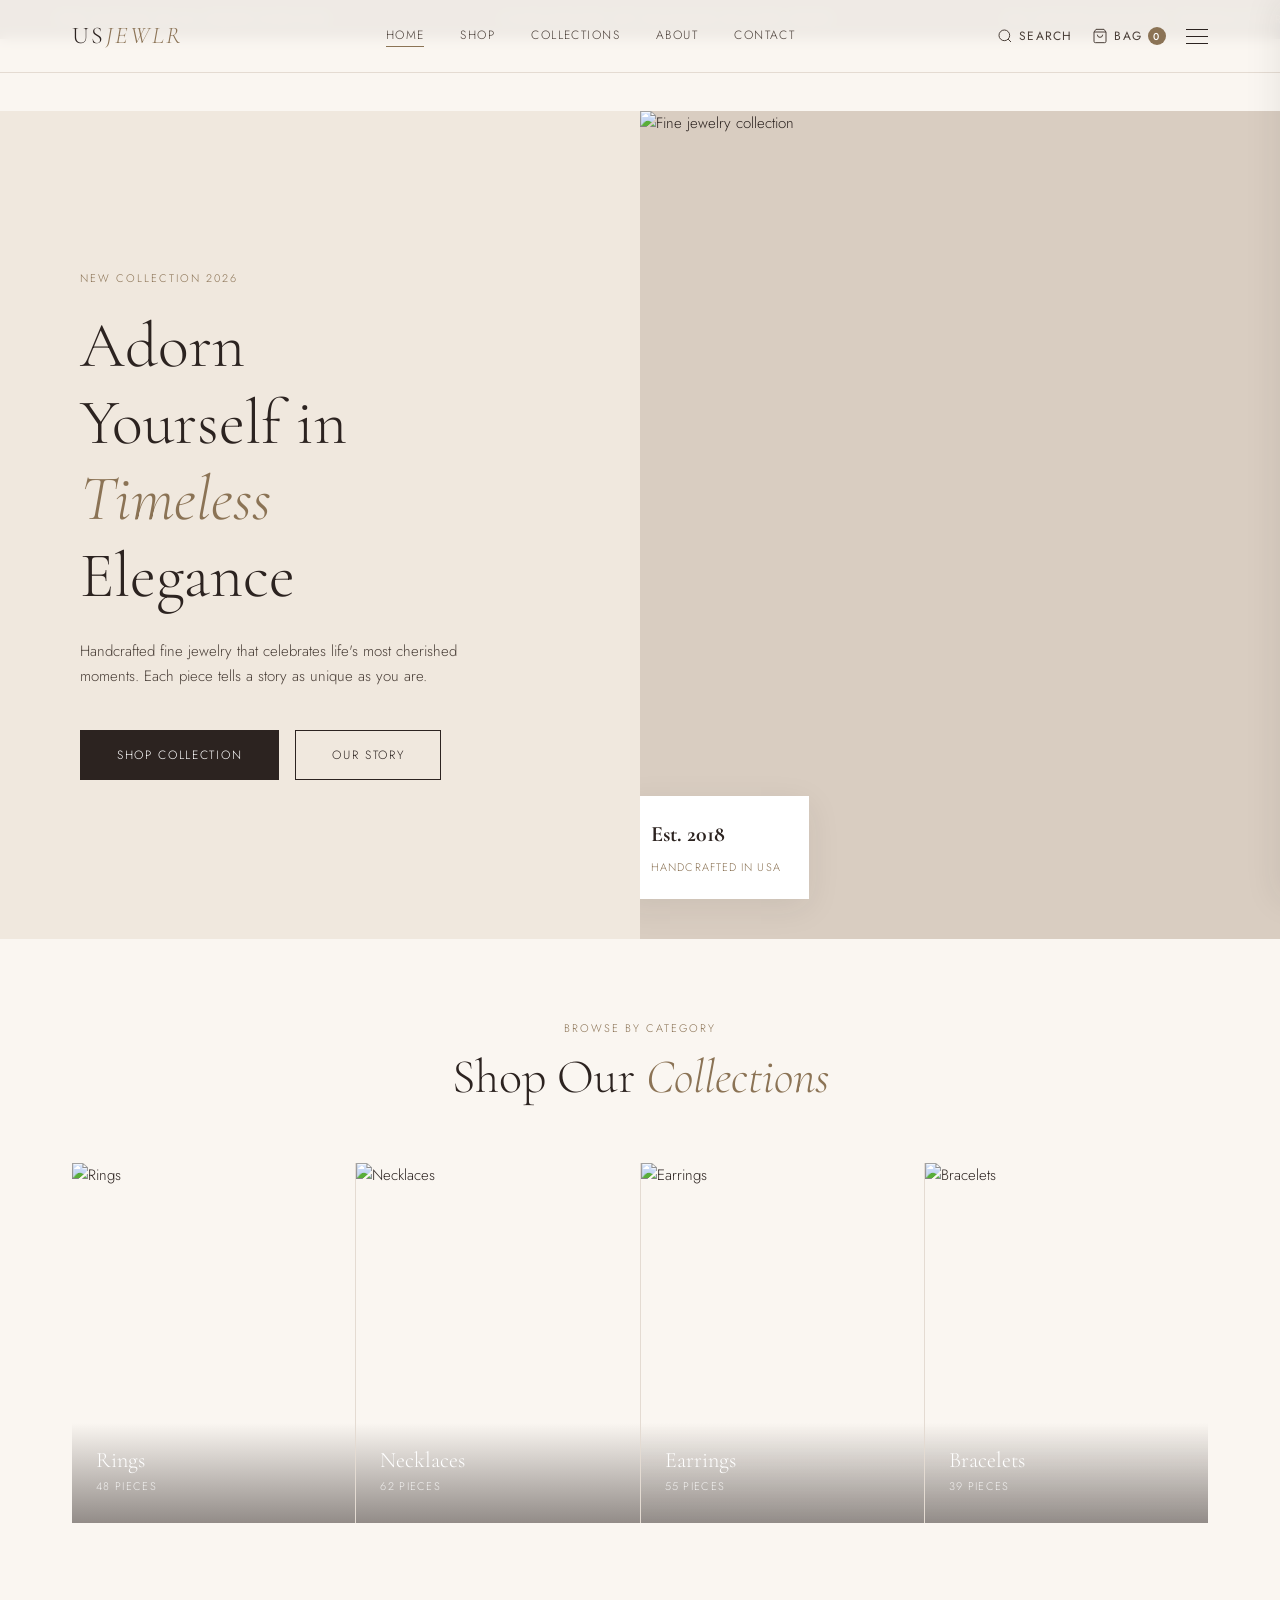
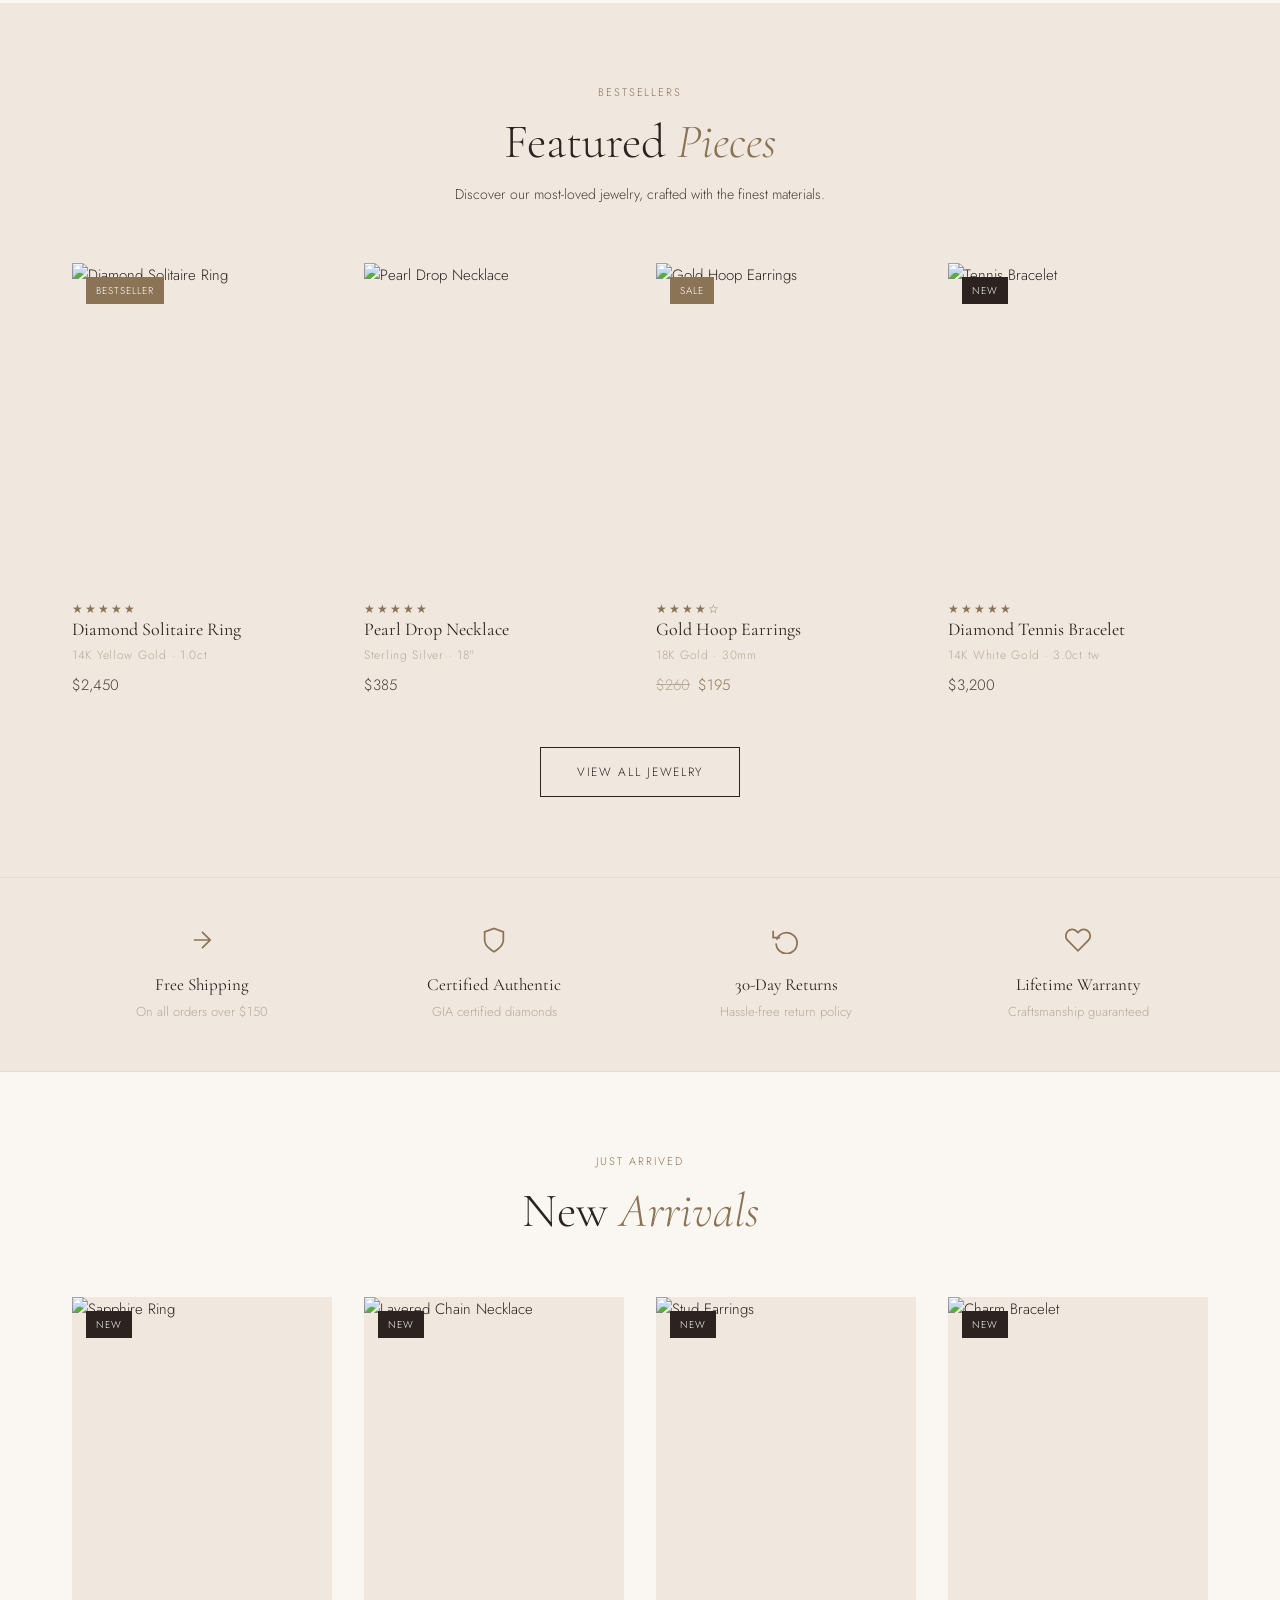
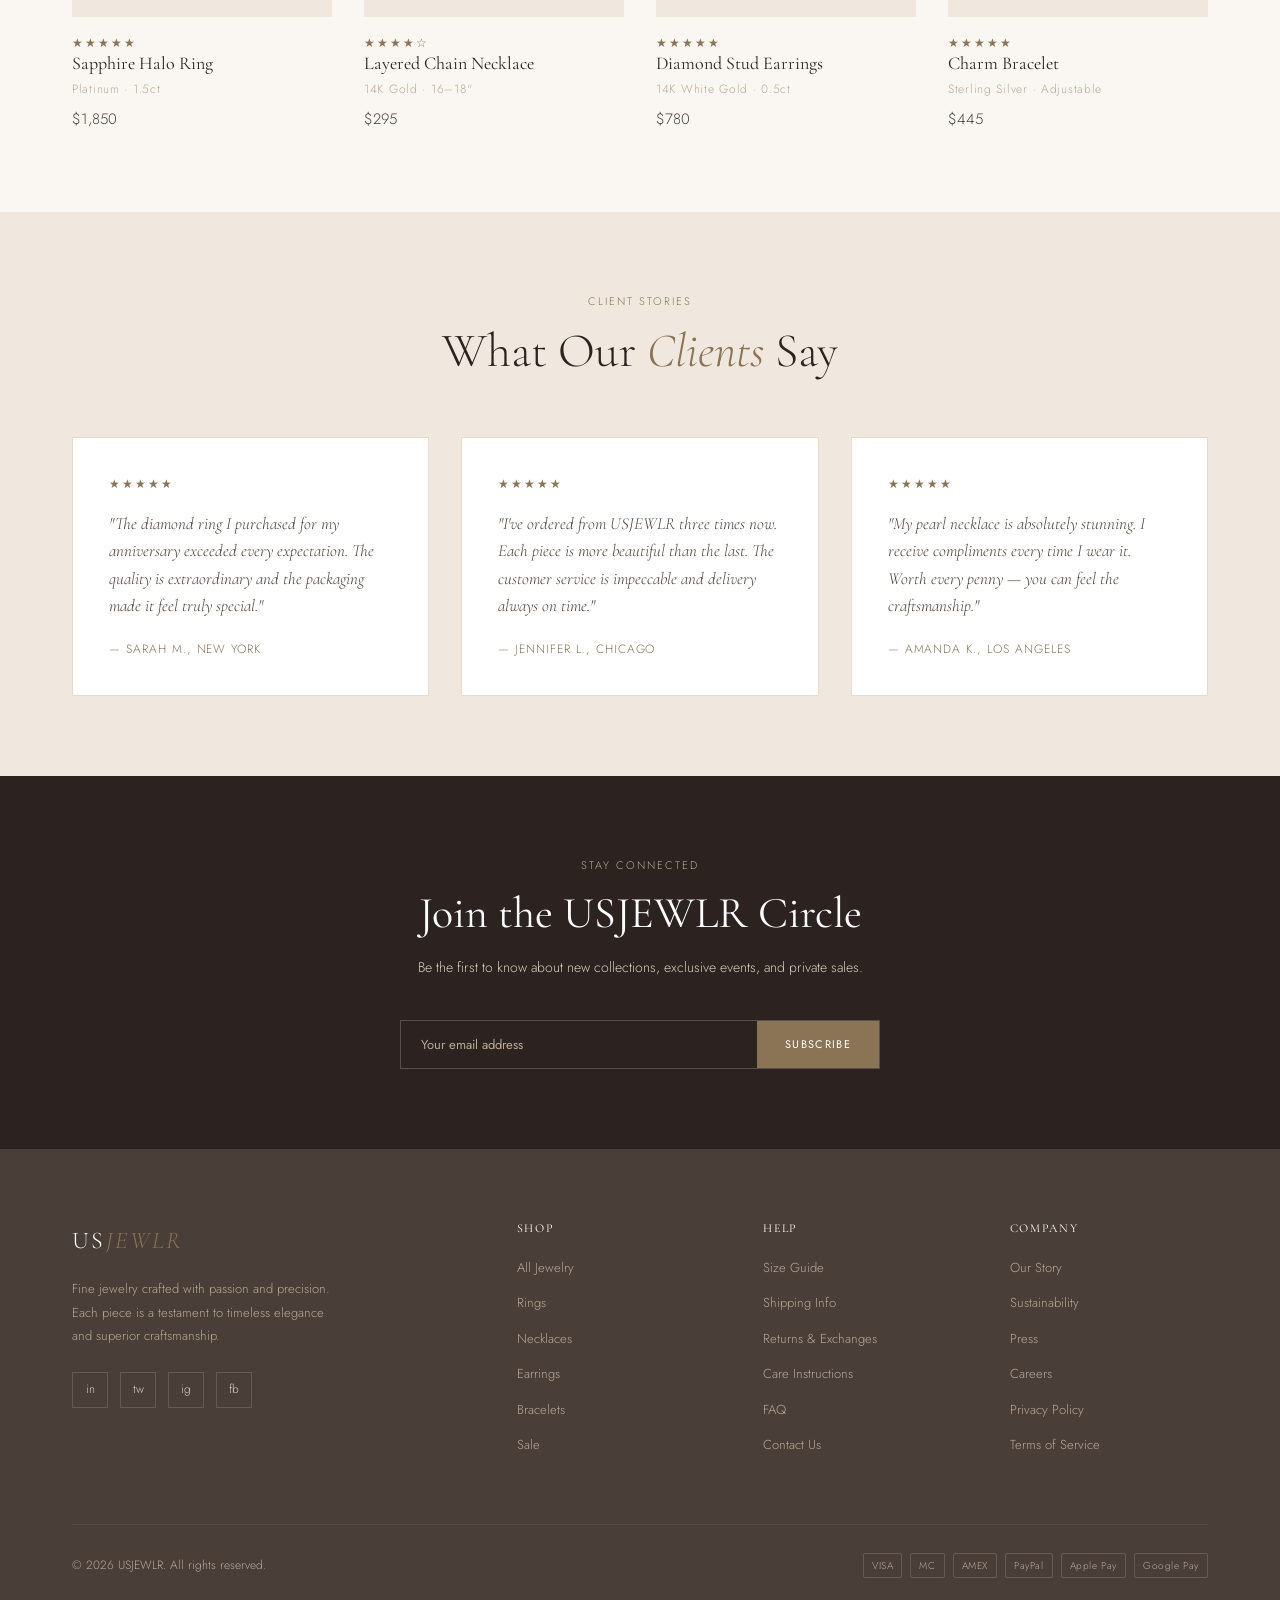
==== commit fbc361e8: "Add smooth transitions, scroll reveal animations, and dynamic events bar" ====
--- a/index.html
+++ b/index.html
@@ -8,8 +8,10 @@
 </head>
 <body>
 
+<div class="page-transition" id="page-transition"></div>
+
 <!-- Announcement -->
-<div class="announcement">Free shipping on orders over $150 &nbsp;·&nbsp; Use code WELCOME10 for 10% off your first order</div>
+<div class="announcement" id="announcement-bar"></div>
 
 <!-- Header -->
 <header id="header">
@@ -41,15 +43,15 @@
 <!-- Hero -->
 <section class="hero">
   <div class="hero-content">
-    <span class="section-label">New Collection 2026</span>
-    <h1>Adorn<br>Yourself in<br><em>Timeless</em><br>Elegance</h1>
-    <p>Handcrafted fine jewelry that celebrates life's most cherished moments. Each piece tells a story as unique as you are.</p>
-    <div class="hero-cta">
+    <span class="section-label hero-anim-1">New Collection 2026</span>
+    <h1 class="hero-anim-2">Adorn<br>Yourself in<br><em>Timeless</em><br>Elegance</h1>
+    <p class="hero-anim-3">Handcrafted fine jewelry that celebrates life's most cherished moments. Each piece tells a story as unique as you are.</p>
+    <div class="hero-cta hero-anim-4">
       <a href="shop.html" class="btn btn-filled">Shop Collection</a>
       <a href="about.html" class="btn">Our Story</a>
     </div>
   </div>
-  <div class="hero-image">
+  <div class="hero-image hero-img-anim">
     <img src="https://images.unsplash.com/photo-1515562141207-7a88fb7ce338?w=800&q=80" alt="Fine jewelry collection">
     <div class="hero-badge">
       <strong>Est. 2018</strong>
@@ -406,6 +408,7 @@
   </div>
 </div>
 
+<script src="events-config.js"></script>
 <script src="script.js"></script>
 </body>
 </html>
--- a/style.css
+++ b/style.css
@@ -1028,6 +1028,164 @@
   white-space: nowrap;
 }
 .toast.show { transform: translateX(-50%) translateY(0); }
+
+/* ── Page Transition Overlay ────────────────── */
+.page-transition {
+  position: fixed;
+  inset: 0;
+  background: var(--cream);
+  z-index: 9999;
+  pointer-events: all;
+  opacity: 1;
+  transition: opacity 0.55s cubic-bezier(.4,0,.2,1);
+}
+.page-transition.out {
+  opacity: 0;
+  pointer-events: none;
+}
+
+/* ── Scroll Reveal ───────────────────────────── */
+.reveal {
+  opacity: 0;
+  transform: translateY(32px);
+  transition: opacity 0.75s cubic-bezier(.4,0,.2,1),
+              transform 0.75s cubic-bezier(.4,0,.2,1);
+}
+.reveal.up   { transform: translateY(32px); }
+.reveal.left { transform: translateX(-32px); }
+.reveal.right{ transform: translateX(32px); }
+.reveal.visible {
+  opacity: 1;
+  transform: translate(0, 0);
+}
+/* Stagger delay helpers */
+.reveal.d1 { transition-delay: 0.05s; }
+.reveal.d2 { transition-delay: 0.12s; }
+.reveal.d3 { transition-delay: 0.19s; }
+.reveal.d4 { transition-delay: 0.26s; }
+.reveal.d5 { transition-delay: 0.33s; }
+.reveal.d6 { transition-delay: 0.40s; }
+.reveal.d7 { transition-delay: 0.47s; }
+.reveal.d8 { transition-delay: 0.54s; }
+
+/* ── Hero Entrance Animations ───────────────── */
+.hero-anim-1 { animation: heroUp 0.9s cubic-bezier(.4,0,.2,1) 0.30s both; }
+.hero-anim-2 { animation: heroUp 0.9s cubic-bezier(.4,0,.2,1) 0.48s both; }
+.hero-anim-3 { animation: heroUp 0.9s cubic-bezier(.4,0,.2,1) 0.62s both; }
+.hero-anim-4 { animation: heroUp 0.9s cubic-bezier(.4,0,.2,1) 0.76s both; }
+.hero-img-anim{ animation: heroFade 1.1s cubic-bezier(.4,0,.2,1) 0.15s both; }
+
+@keyframes heroUp {
+  from { opacity: 0; transform: translateY(28px); }
+  to   { opacity: 1; transform: translateY(0); }
+}
+@keyframes heroFade {
+  from { opacity: 0; transform: scale(1.04); }
+  to   { opacity: 1; transform: scale(1); }
+}
+
+/* ── Tab Transitions ─────────────────────────── */
+.tab-content {
+  animation: none;
+}
+.tab-content.active {
+  animation: tabIn 0.4s cubic-bezier(.4,0,.2,1) both;
+}
+@keyframes tabIn {
+  from { opacity: 0; transform: translateY(10px); }
+  to   { opacity: 1; transform: translateY(0); }
+}
+
+/* ── Events / Announcement Bar ──────────────── */
+.announcement {
+  position: relative;
+  overflow: hidden;
+  transition: background 0.6s ease, color 0.6s ease;
+}
+.announcement .ann-inner {
+  display: flex;
+  align-items: center;
+  justify-content: center;
+  gap: 10px;
+  animation: annSlideIn 0.5s cubic-bezier(.4,0,.2,1) both;
+}
+@keyframes annSlideIn {
+  from { opacity: 0; transform: translateY(-6px); }
+  to   { opacity: 1; transform: translateY(0); }
+}
+.ann-message { }
+.ann-divider { opacity: .35; }
+.ann-badge {
+  display: inline-flex;
+  align-items: center;
+  gap: 5px;
+  background: rgba(255,255,255,.14);
+  border: 1px solid rgba(255,255,255,.2);
+  padding: 2px 10px;
+  border-radius: 2px;
+  font-size: 11px;
+  letter-spacing: .1em;
+  font-weight: 500;
+}
+.ann-copy {
+  opacity: .65;
+  font-size: 10px;
+  letter-spacing: .14em;
+  cursor: pointer;
+  transition: opacity .2s;
+}
+.ann-copy:hover { opacity: 1; }
+.ann-event-name {
+  font-size: 10px;
+  letter-spacing: .14em;
+  text-transform: uppercase;
+  opacity: .6;
+  padding: 1px 8px;
+  border-left: 1px solid rgba(255,255,255,.2);
+}
+.ann-ticker {
+  display: flex;
+  gap: 80px;
+  animation: ticker 28s linear infinite;
+  white-space: nowrap;
+}
+.ann-ticker:hover { animation-play-state: paused; }
+@keyframes ticker {
+  from { transform: translateX(0); }
+  to   { transform: translateX(-50%); }
+}
+
+/* ── Smooth image hover ──────────────────────── */
+.product-card-image { transition: box-shadow .4s ease; }
+.product-card:hover .product-card-image { box-shadow: 0 12px 40px rgba(44,35,32,.12); }
+
+/* ── Cart drawer items slide ─────────────────── */
+.drawer-item {
+  animation: drawerItem 0.35s ease both;
+}
+@keyframes drawerItem {
+  from { opacity: 0; transform: translateX(12px); }
+  to   { opacity: 1; transform: translateX(0); }
+}
+
+/* ── Smooth form inputs ──────────────────────── */
+.form-group input,
+.form-group select,
+.form-group textarea {
+  transition: border-color .25s ease, box-shadow .25s ease;
+}
+.form-group input:focus,
+.form-group select:focus {
+  box-shadow: 0 0 0 3px rgba(139,115,85,.1);
+}
+
+/* ── Button press feel ───────────────────────── */
+.btn, .btn-filled, .btn-stone, .place-order-btn {
+  transition: background .25s ease, color .25s ease,
+              border-color .25s ease, transform .15s ease,
+              box-shadow .25s ease;
+}
+.btn:active, .btn-filled:active { transform: scale(.98); }
 
 /* ── Responsive ─────────────────────────────── */
 @media (max-width: 1024px) {
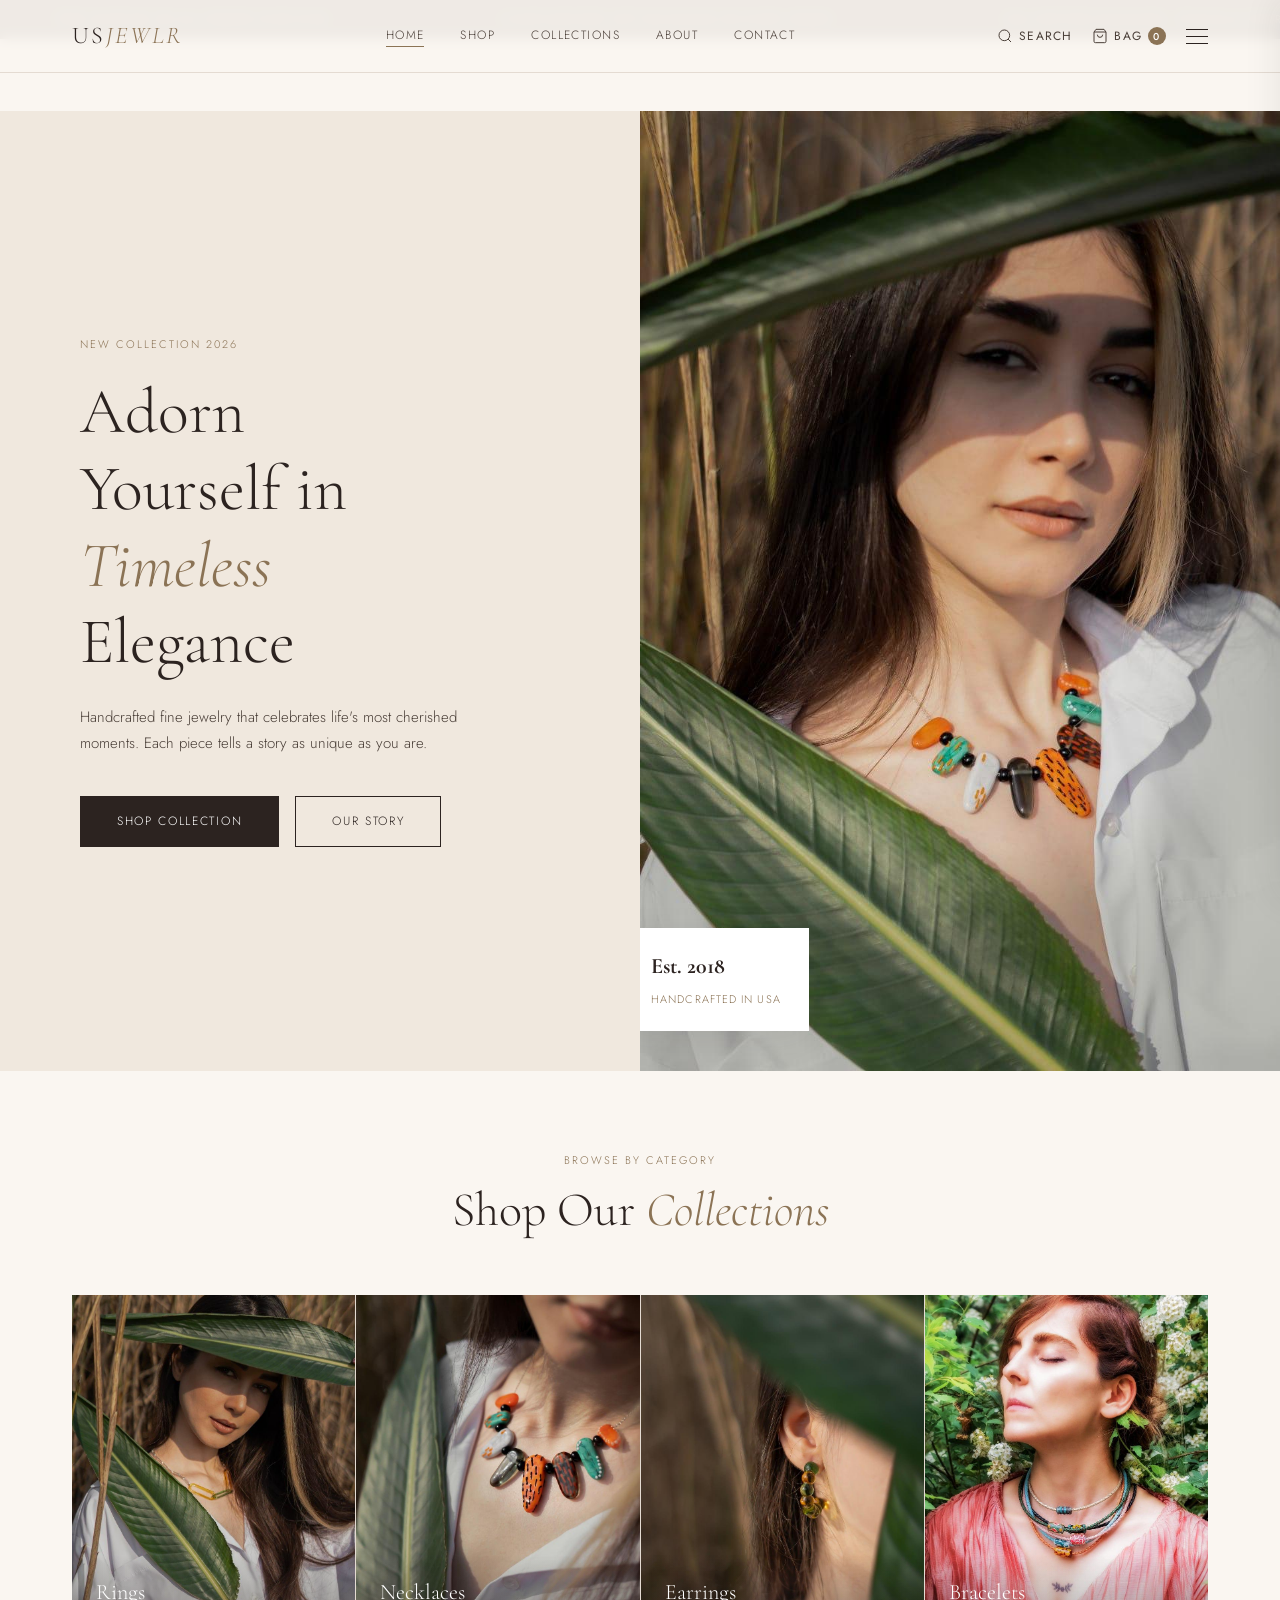
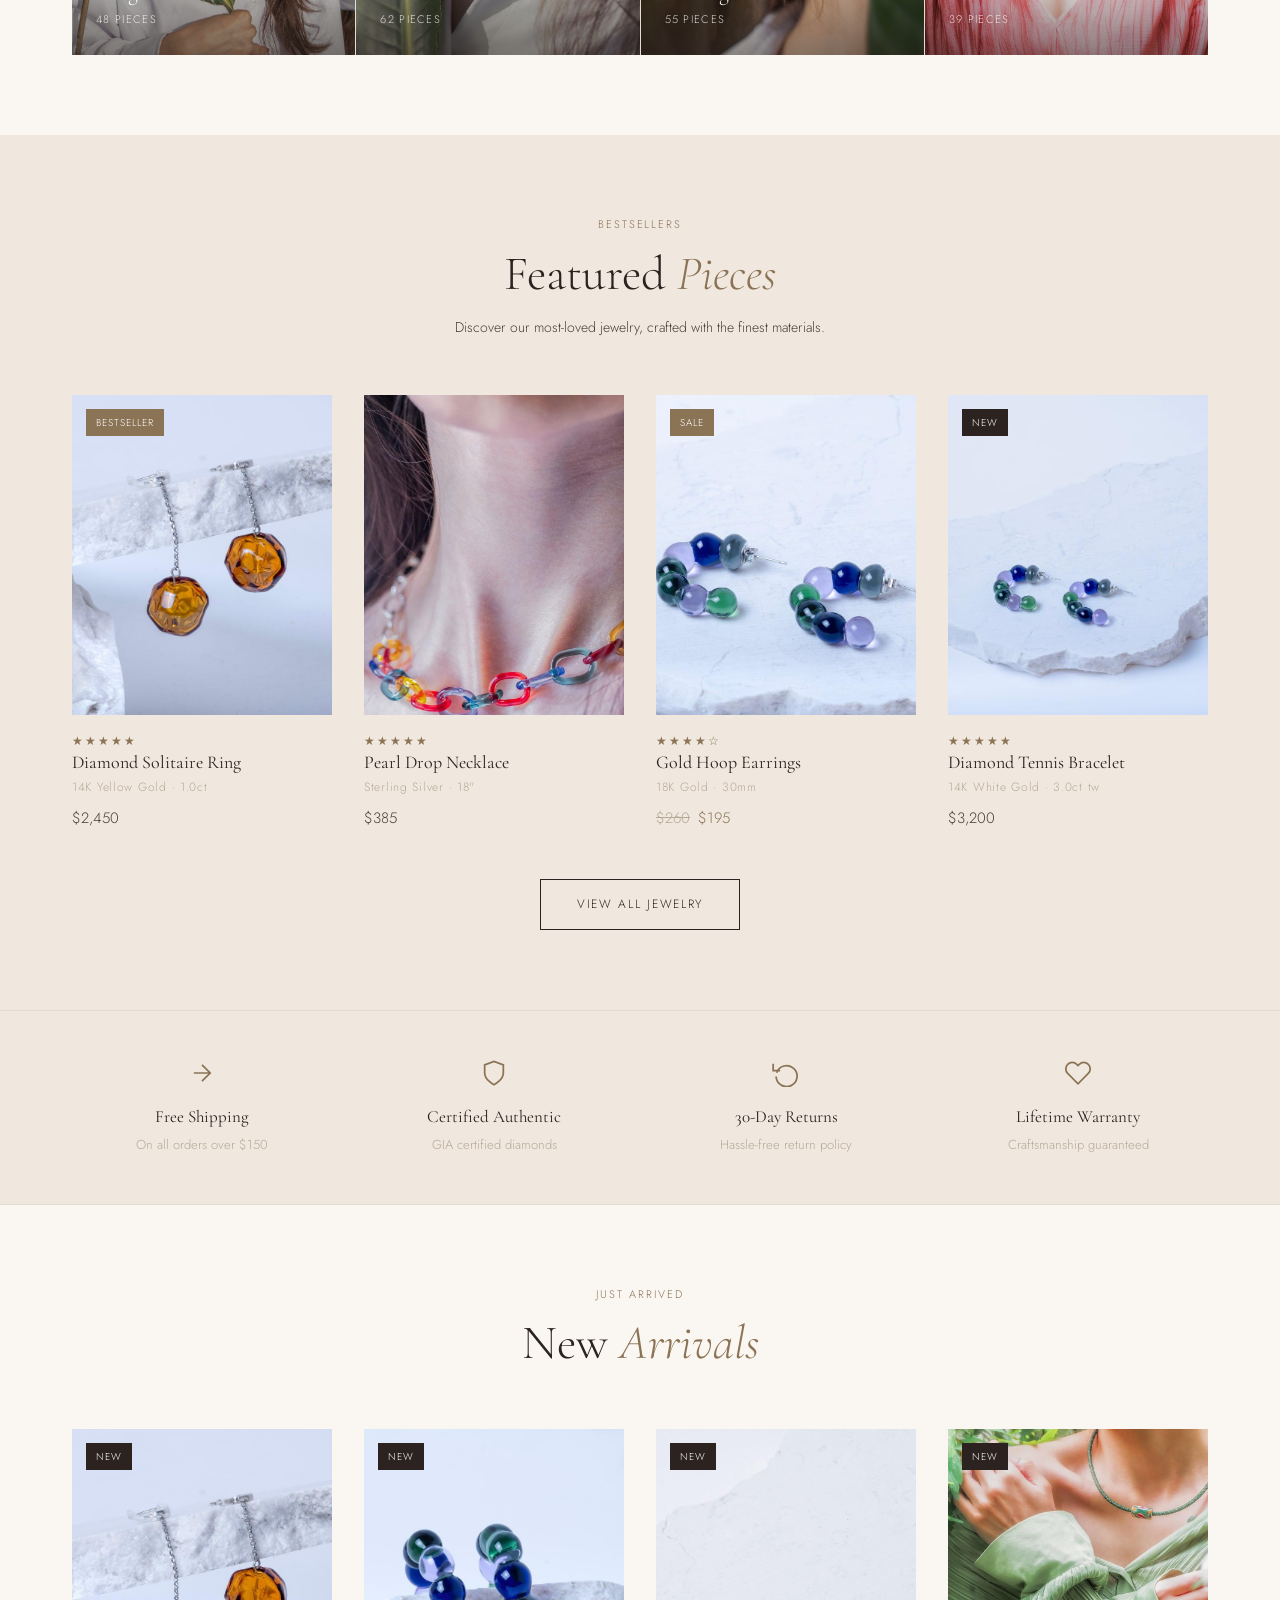
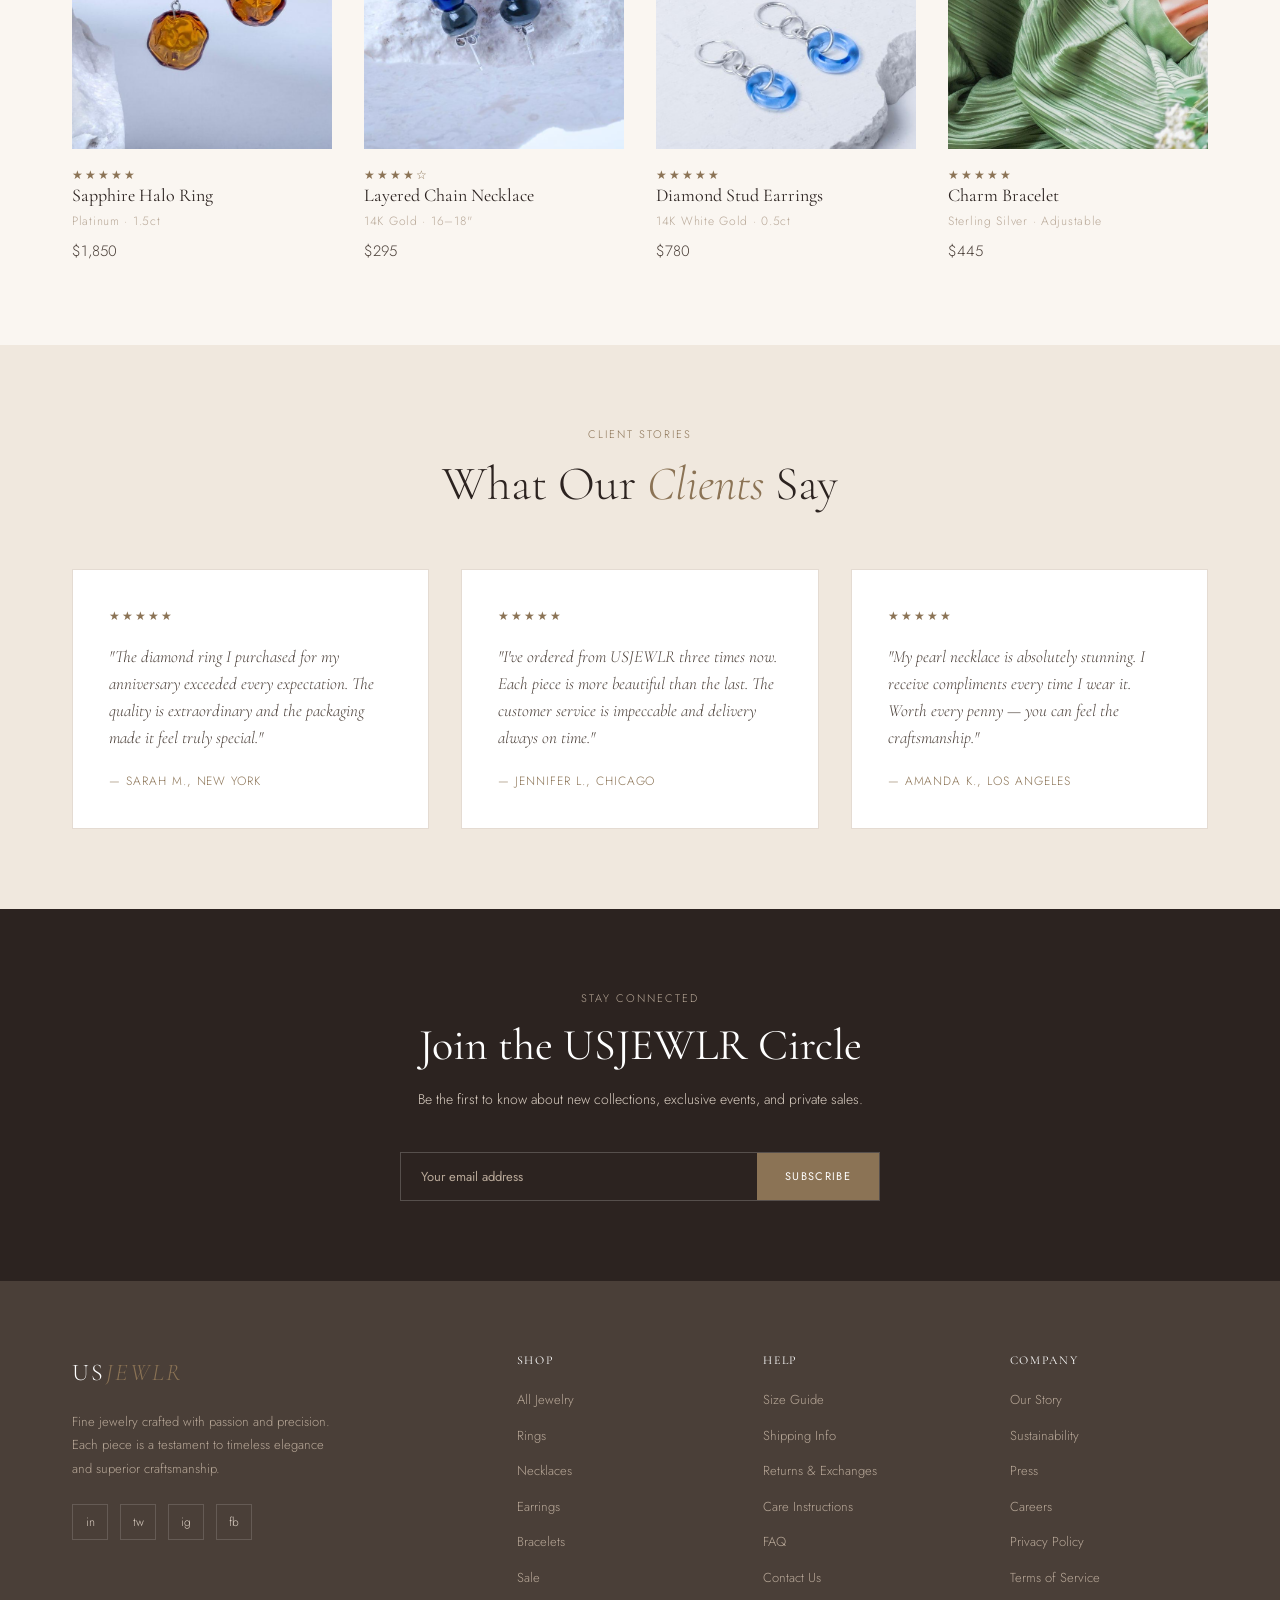
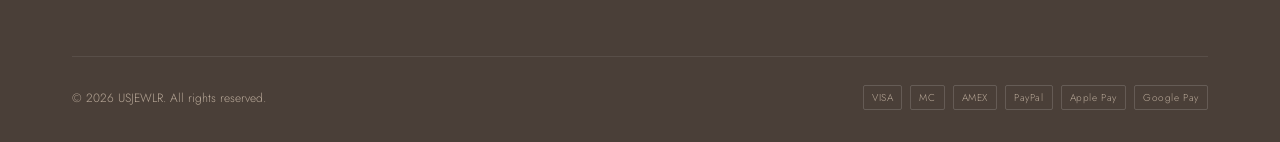
==== commit 2137a3ad: "Replace all stock photos with real USJEWLR product images" ====
--- a/index.html
+++ b/index.html
@@ -52,7 +52,7 @@
     </div>
   </div>
   <div class="hero-image hero-img-anim">
-    <img src="https://images.unsplash.com/photo-1515562141207-7a88fb7ce338?w=800&q=80" alt="Fine jewelry collection">
+    <img src="images/hero.jpg" alt="Fine jewelry collection">
     <div class="hero-badge">
       <strong>Est. 2018</strong>
       <span>Handcrafted in USA</span>
@@ -69,28 +69,28 @@
     </div>
     <div class="categories-grid">
       <a href="shop.html?cat=rings" class="category-card">
-        <img src="https://images.unsplash.com/photo-1605100804763-247f67b3557e?w=400&q=80" alt="Rings">
+        <img src="images/cat-collections.jpg" alt="Rings">
         <div class="category-info">
           <h3>Rings</h3>
           <span>48 pieces</span>
         </div>
       </a>
       <a href="shop.html?cat=necklaces" class="category-card">
-        <img src="https://images.unsplash.com/photo-1599643478518-a784e5dc4c8f?w=400&q=80" alt="Necklaces">
+        <img src="images/cat-necklaces.jpg" alt="Necklaces">
         <div class="category-info">
           <h3>Necklaces</h3>
           <span>62 pieces</span>
         </div>
       </a>
       <a href="shop.html?cat=earrings" class="category-card">
-        <img src="https://images.unsplash.com/photo-1535632066927-ab7c9ab60908?w=400&q=80" alt="Earrings">
+        <img src="images/cat-earrings.jpg" alt="Earrings">
         <div class="category-info">
           <h3>Earrings</h3>
           <span>55 pieces</span>
         </div>
       </a>
       <a href="shop.html?cat=bracelets" class="category-card">
-        <img src="https://images.unsplash.com/photo-1573408301185-9519f94816fc?w=400&q=80" alt="Bracelets">
+        <img src="images/cat-bracelets.jpg" alt="Bracelets">
         <div class="category-info">
           <h3>Bracelets</h3>
           <span>39 pieces</span>
@@ -112,10 +112,10 @@
 
       <div class="product-card" onclick="window.location='product.html'">
         <div class="product-card-image">
-          <img src="https://images.unsplash.com/photo-1611591437281-460bfbe1220a?w=400&q=80" alt="Diamond Solitaire Ring">
+          <img src="images/prod-1.jpg" alt="Diamond Solitaire Ring">
           <span class="product-badge sale">Bestseller</span>
           <div class="product-actions">
-            <button class="btn-cart" onclick="event.stopPropagation();addToCart('r001','Diamond Solitaire Ring',2450,'https://images.unsplash.com/photo-1611591437281-460bfbe1220a?w=400&q=80','14K Gold')">Add to Bag</button>
+            <button class="btn-cart" onclick="event.stopPropagation();addToCart('r001','Diamond Solitaire Ring',2450,'images/prod-1.jpg','14K Gold')">Add to Bag</button>
             <button class="btn-wishlist">Save to Wishlist</button>
           </div>
         </div>
@@ -129,9 +129,9 @@
 
       <div class="product-card" onclick="window.location='product.html'">
         <div class="product-card-image">
-          <img src="https://images.unsplash.com/photo-1506630448388-4e683c67ddb0?w=400&q=80" alt="Pearl Drop Necklace">
-          <div class="product-actions">
-            <button class="btn-cart" onclick="event.stopPropagation();addToCart('n001','Pearl Drop Necklace',385,'https://images.unsplash.com/photo-1506630448388-4e683c67ddb0?w=400&q=80','Sterling Silver')">Add to Bag</button>
+          <img src="images/prod-2.jpg" alt="Pearl Drop Necklace">
+          <div class="product-actions">
+            <button class="btn-cart" onclick="event.stopPropagation();addToCart('n001','Pearl Drop Necklace',385,'images/prod-2.jpg','Sterling Silver')">Add to Bag</button>
             <button class="btn-wishlist">Save to Wishlist</button>
           </div>
         </div>
@@ -145,10 +145,10 @@
 
       <div class="product-card" onclick="window.location='product.html'">
         <div class="product-card-image">
-          <img src="https://images.unsplash.com/photo-1596944924591-5c9e04d6ce67?w=400&q=80" alt="Gold Hoop Earrings">
+          <img src="images/prod-3.jpg" alt="Gold Hoop Earrings">
           <span class="product-badge sale">Sale</span>
           <div class="product-actions">
-            <button class="btn-cart" onclick="event.stopPropagation();addToCart('e001','Gold Hoop Earrings',195,'https://images.unsplash.com/photo-1596944924591-5c9e04d6ce67?w=400&q=80','18K Gold')">Add to Bag</button>
+            <button class="btn-cart" onclick="event.stopPropagation();addToCart('e001','Gold Hoop Earrings',195,'images/prod-3.jpg','18K Gold')">Add to Bag</button>
             <button class="btn-wishlist">Save to Wishlist</button>
           </div>
         </div>
@@ -162,10 +162,10 @@
 
       <div class="product-card" onclick="window.location='product.html'">
         <div class="product-card-image">
-          <img src="https://images.unsplash.com/photo-1602751584552-8ba73aad10e1?w=400&q=80" alt="Tennis Bracelet">
+          <img src="images/prod-4.jpg" alt="Tennis Bracelet">
           <span class="product-badge">New</span>
           <div class="product-actions">
-            <button class="btn-cart" onclick="event.stopPropagation();addToCart('b001','Diamond Tennis Bracelet',3200,'https://images.unsplash.com/photo-1602751584552-8ba73aad10e1?w=400&q=80','14K White Gold')">Add to Bag</button>
+            <button class="btn-cart" onclick="event.stopPropagation();addToCart('b001','Diamond Tennis Bracelet',3200,'images/prod-4.jpg','14K White Gold')">Add to Bag</button>
             <button class="btn-wishlist">Save to Wishlist</button>
           </div>
         </div>
@@ -222,10 +222,10 @@
     <div class="products-grid">
       <div class="product-card" onclick="window.location='product.html'">
         <div class="product-card-image">
-          <img src="https://images.unsplash.com/photo-1583292650898-7d22cd27ca6f?w=400&q=80" alt="Sapphire Ring">
+          <img src="images/prod-5.jpg" alt="Sapphire Ring">
           <span class="product-badge">New</span>
           <div class="product-actions">
-            <button class="btn-cart" onclick="event.stopPropagation();addToCart('r002','Sapphire Halo Ring',1850,'https://images.unsplash.com/photo-1583292650898-7d22cd27ca6f?w=400&q=80','Platinum')">Add to Bag</button>
+            <button class="btn-cart" onclick="event.stopPropagation();addToCart('r002','Sapphire Halo Ring',1850,'images/prod-5.jpg','Platinum')">Add to Bag</button>
             <button class="btn-wishlist">Save to Wishlist</button>
           </div>
         </div>
@@ -238,10 +238,10 @@
       </div>
       <div class="product-card" onclick="window.location='product.html'">
         <div class="product-card-image">
-          <img src="https://images.unsplash.com/photo-1617038220319-276d3cfab638?w=400&q=80" alt="Layered Chain Necklace">
+          <img src="images/prod-6.jpg" alt="Layered Chain Necklace">
           <span class="product-badge">New</span>
           <div class="product-actions">
-            <button class="btn-cart" onclick="event.stopPropagation();addToCart('n002','Layered Chain Necklace',295,'https://images.unsplash.com/photo-1617038220319-276d3cfab638?w=400&q=80','14K Gold')">Add to Bag</button>
+            <button class="btn-cart" onclick="event.stopPropagation();addToCart('n002','Layered Chain Necklace',295,'images/prod-6.jpg','14K Gold')">Add to Bag</button>
             <button class="btn-wishlist">Save to Wishlist</button>
           </div>
         </div>
@@ -254,10 +254,10 @@
       </div>
       <div class="product-card" onclick="window.location='product.html'">
         <div class="product-card-image">
-          <img src="https://images.unsplash.com/photo-1589207212797-cfd578c00985?w=400&q=80" alt="Stud Earrings">
+          <img src="images/prod-7.jpg" alt="Stud Earrings">
           <span class="product-badge">New</span>
           <div class="product-actions">
-            <button class="btn-cart" onclick="event.stopPropagation();addToCart('e002','Diamond Stud Earrings',780,'https://images.unsplash.com/photo-1589207212797-cfd578c00985?w=400&q=80','14K White Gold')">Add to Bag</button>
+            <button class="btn-cart" onclick="event.stopPropagation();addToCart('e002','Diamond Stud Earrings',780,'images/prod-7.jpg','14K White Gold')">Add to Bag</button>
             <button class="btn-wishlist">Save to Wishlist</button>
           </div>
         </div>
@@ -270,10 +270,10 @@
       </div>
       <div class="product-card" onclick="window.location='product.html'">
         <div class="product-card-image">
-          <img src="https://images.unsplash.com/photo-1561828995-aa79a2db86dd?w=400&q=80" alt="Charm Bracelet">
+          <img src="images/prod-8.jpg" alt="Charm Bracelet">
           <span class="product-badge">New</span>
           <div class="product-actions">
-            <button class="btn-cart" onclick="event.stopPropagation();addToCart('b002','Charm Bracelet',445,'https://images.unsplash.com/photo-1561828995-aa79a2db86dd?w=400&q=80','Sterling Silver')">Add to Bag</button>
+            <button class="btn-cart" onclick="event.stopPropagation();addToCart('b002','Charm Bracelet',445,'images/prod-8.jpg','Sterling Silver')">Add to Bag</button>
             <button class="btn-wishlist">Save to Wishlist</button>
           </div>
         </div>
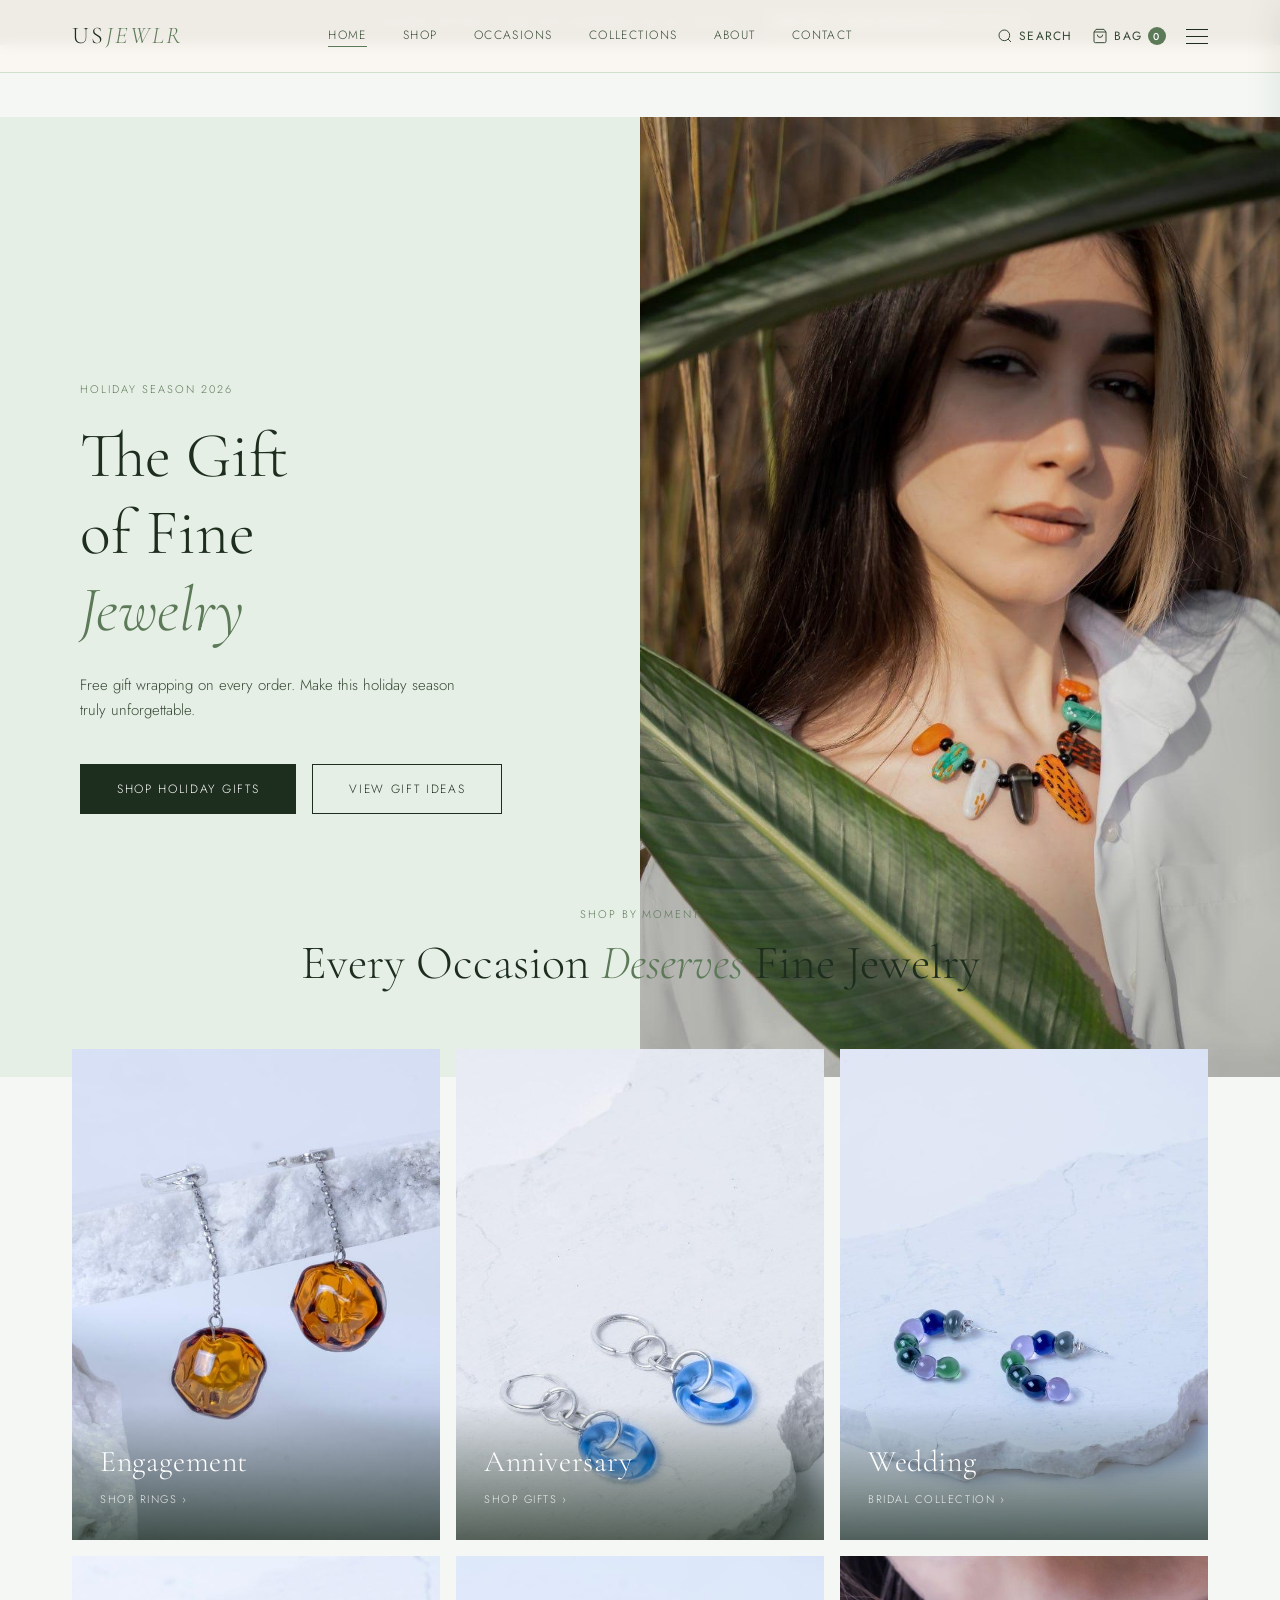
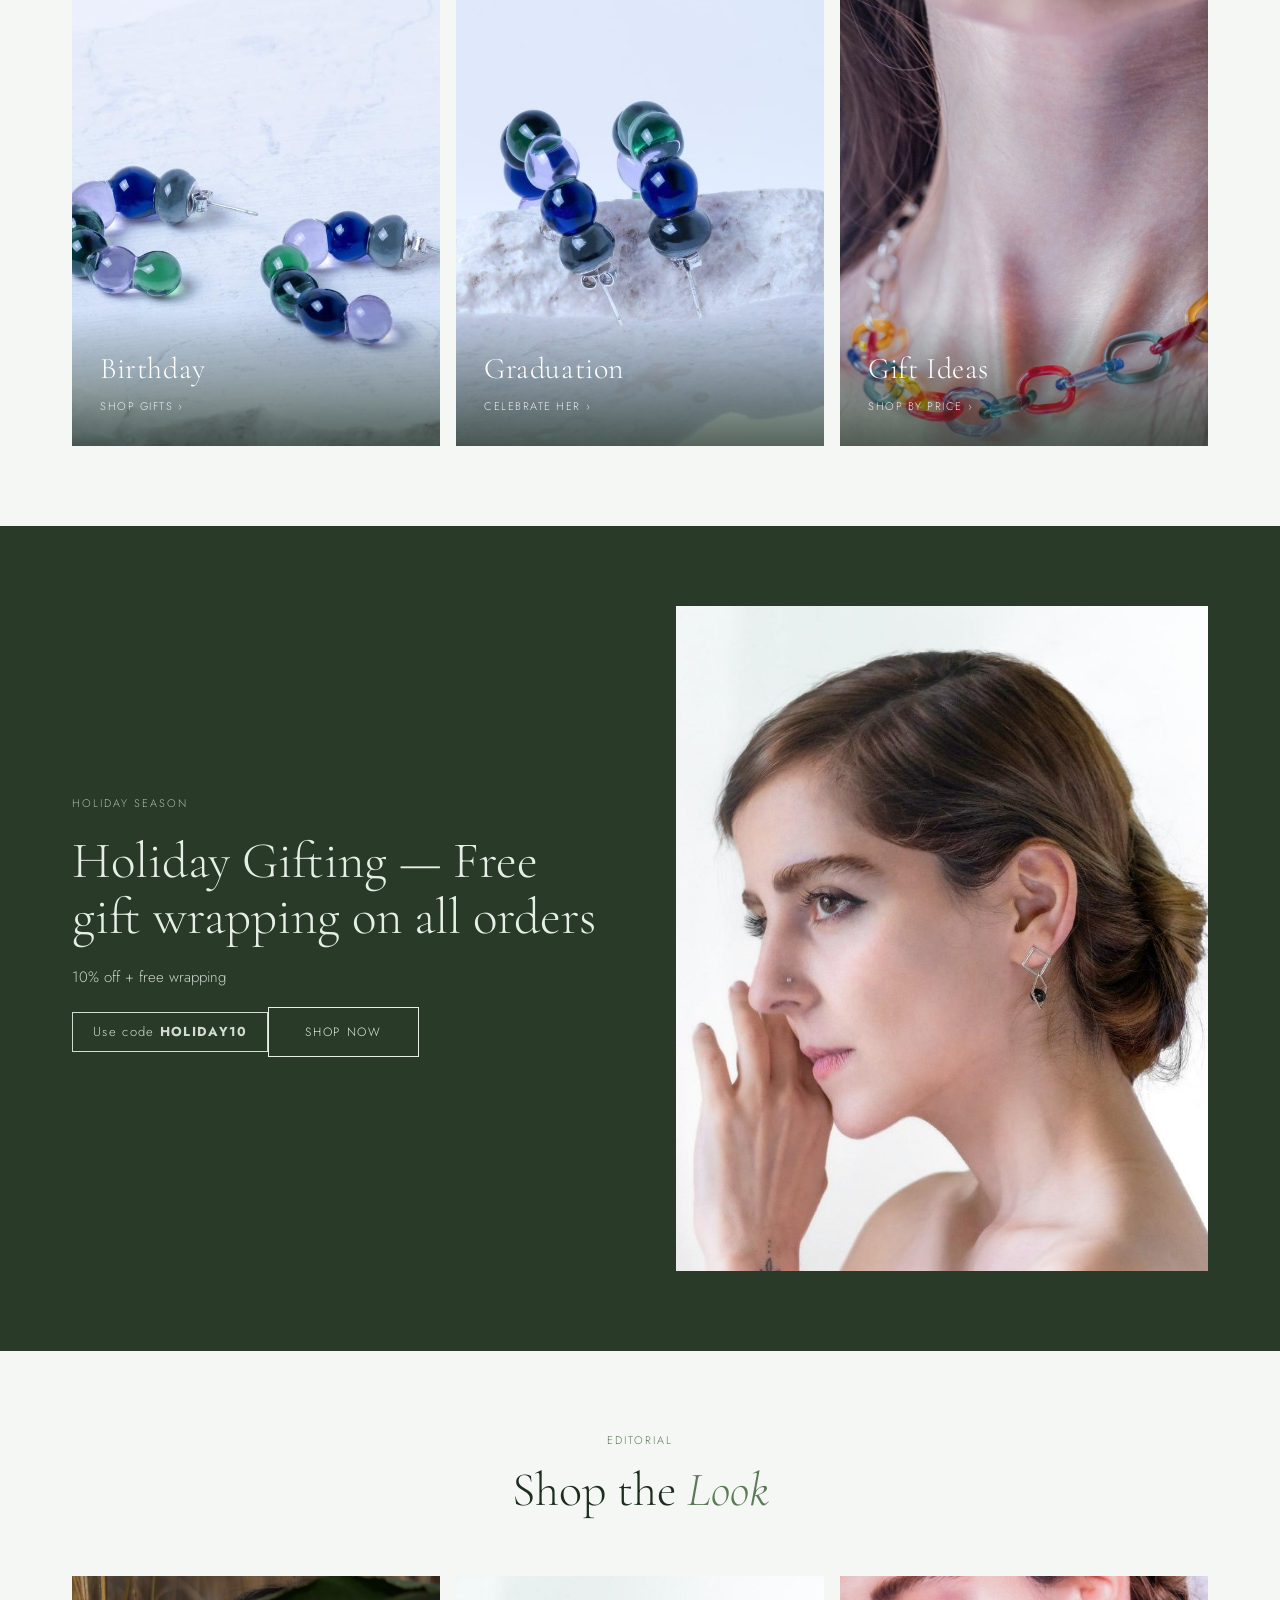
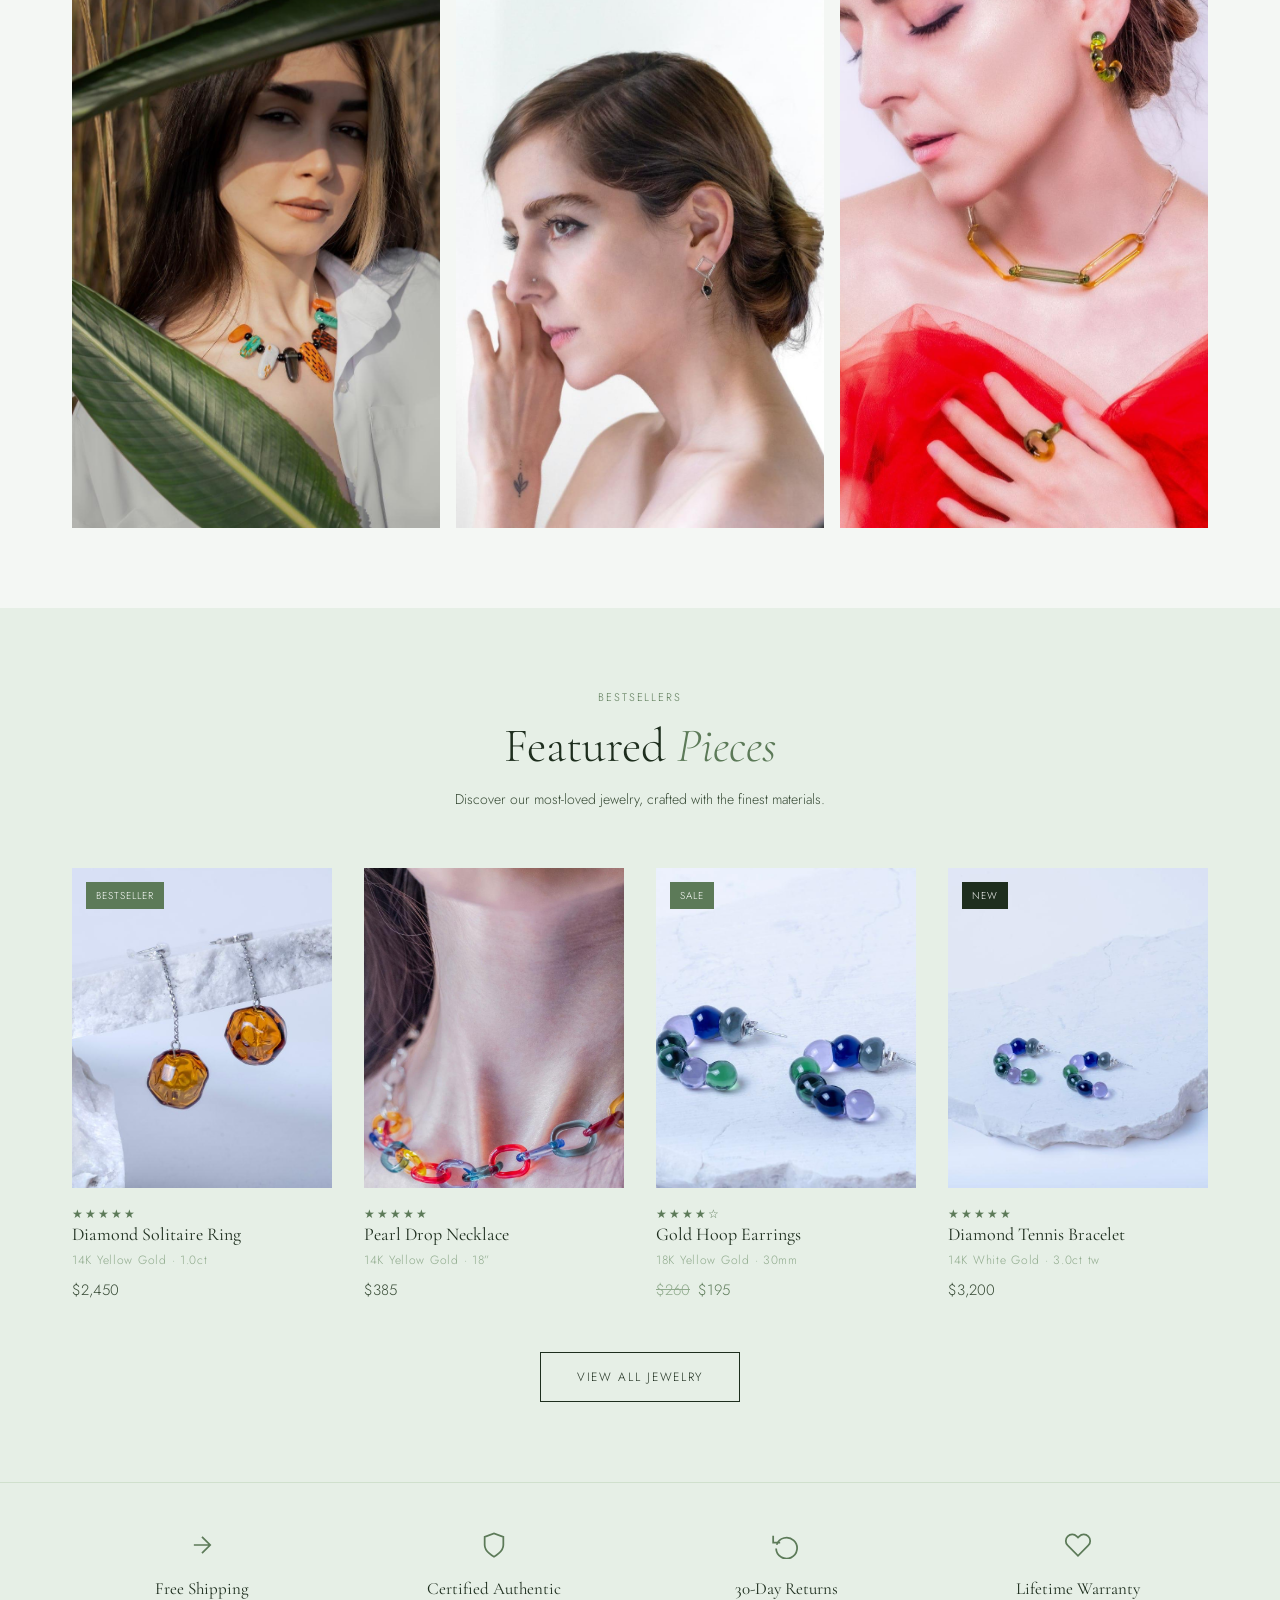
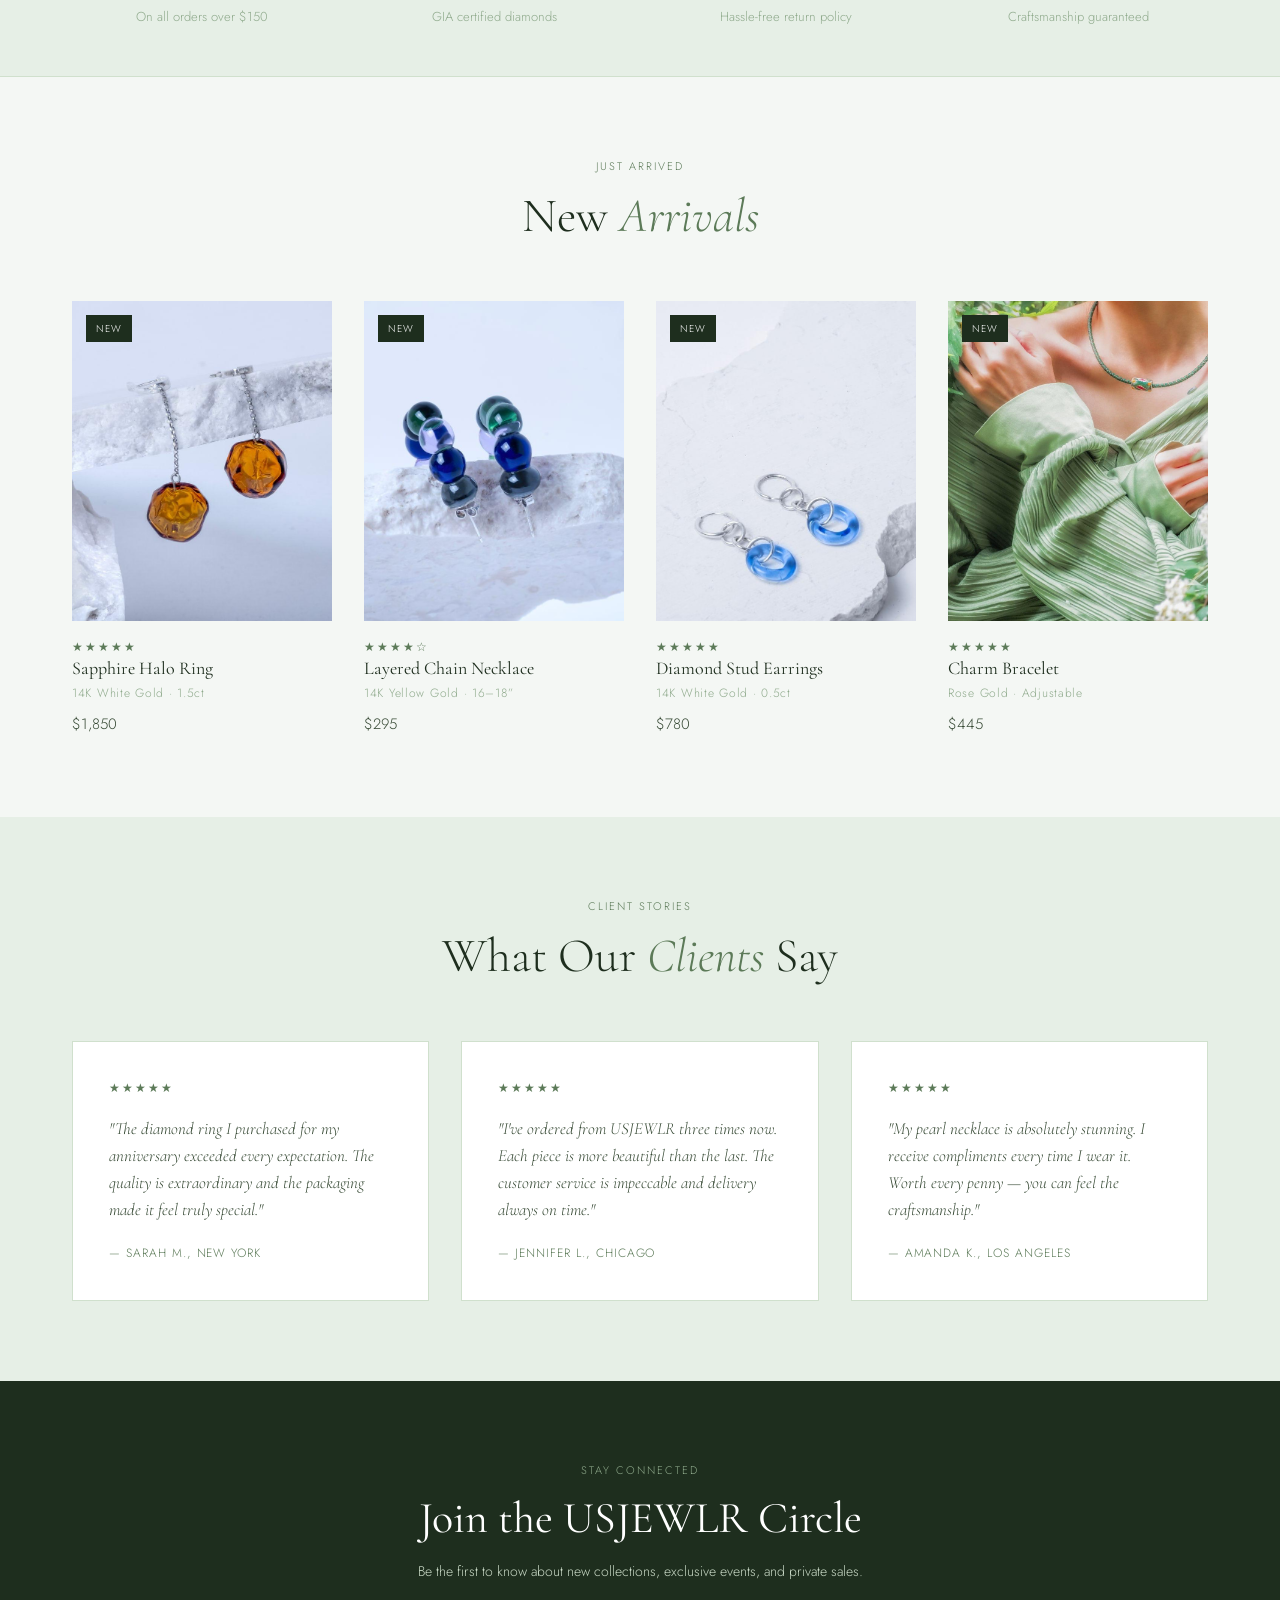
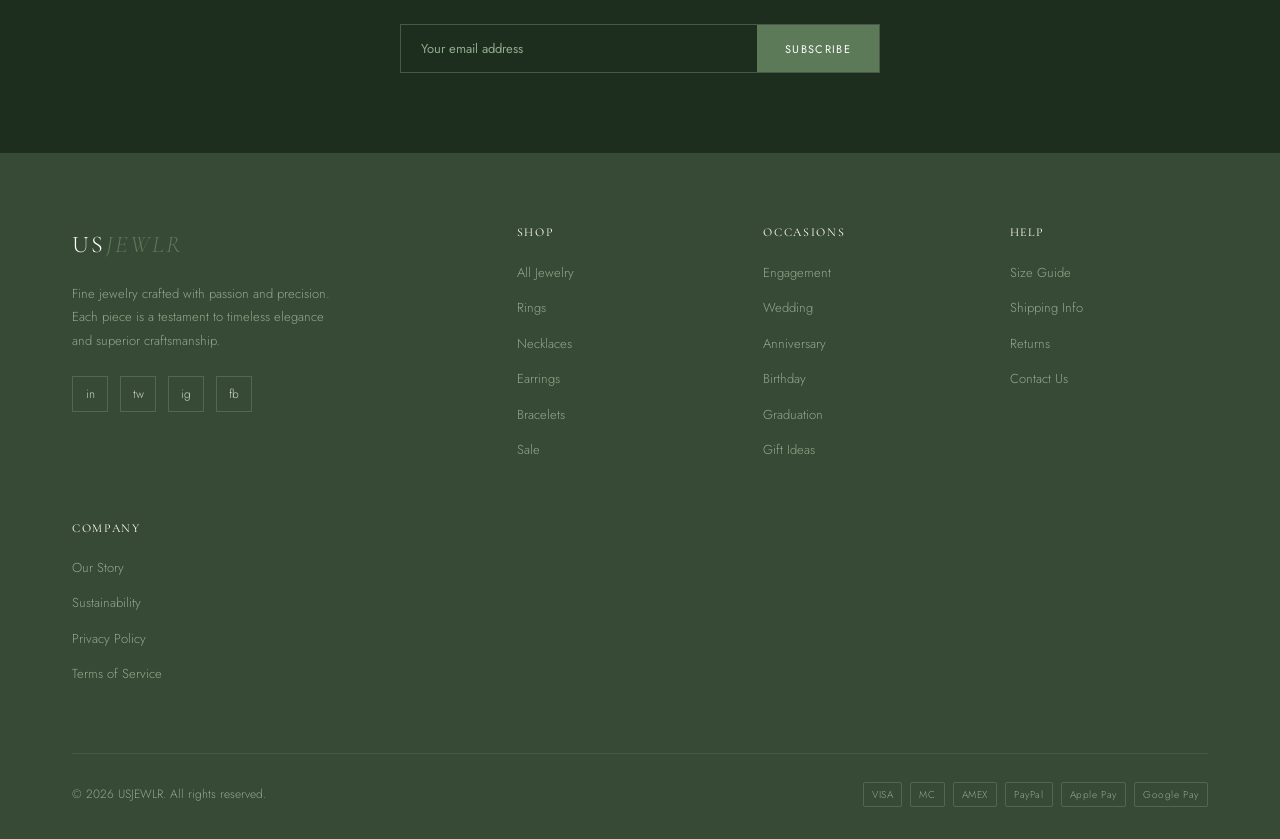
==== commit ed796750: "Events-based homepage redesign with sage green theme - Rebuilt homepage with occasions grid, event f" ====
--- a/index.html
+++ b/index.html
@@ -9,17 +9,15 @@
 <body>
 
 <div class="page-transition" id="page-transition"></div>
-
-<!-- Announcement -->
 <div class="announcement" id="announcement-bar"></div>
 
-<!-- Header -->
 <header id="header">
   <div class="header-inner">
     <a href="index.html" class="logo">US<span>JEWLR</span></a>
     <nav id="main-nav">
       <a href="index.html" class="active">Home</a>
       <a href="shop.html">Shop</a>
+      <a href="shop.html?occ=occasions">Occasions</a>
       <a href="product.html">Collections</a>
       <a href="about.html">About</a>
       <a href="contact.html">Contact</a>
@@ -33,69 +31,106 @@
         <svg width="16" height="16" viewBox="0 0 24 24" fill="none" stroke="currentColor" stroke-width="1.5"><path d="M6 2 3 6v14a2 2 0 0 0 2 2h14a2 2 0 0 0 2-2V6l-3-4z"/><line x1="3" y1="6" x2="21" y2="6"/><path d="M16 10a4 4 0 0 1-8 0"/></svg>
         Bag <span class="cart-count">0</span>
       </button>
-      <button class="hamburger" id="hamburger" aria-label="Menu">
-        <span></span><span></span><span></span>
-      </button>
+      <button class="hamburger" id="hamburger" aria-label="Menu"><span></span><span></span><span></span></button>
     </div>
   </div>
 </header>
 
 <!-- Hero -->
 <section class="hero">
-  <div class="hero-content">
-    <span class="section-label hero-anim-1">New Collection 2026</span>
-    <h1 class="hero-anim-2">Adorn<br>Yourself in<br><em>Timeless</em><br>Elegance</h1>
-    <p class="hero-anim-3">Handcrafted fine jewelry that celebrates life's most cherished moments. Each piece tells a story as unique as you are.</p>
-    <div class="hero-cta hero-anim-4">
-      <a href="shop.html" class="btn btn-filled">Shop Collection</a>
-      <a href="about.html" class="btn">Our Story</a>
-    </div>
-  </div>
-  <div class="hero-image hero-img-anim">
-    <img src="images/hero.jpg" alt="Fine jewelry collection">
-    <div class="hero-badge">
-      <strong>Est. 2018</strong>
-      <span>Handcrafted in USA</span>
-    </div>
-  </div>
-</section>
-
-<!-- Categories -->
-<section class="section">
+  <div class="hero-content" id="hero-content"></div>
+  <div class="hero-image hero-img-anim" id="hero-media">
+    <img src="images/hero.jpg" alt="Fine jewelry collection" id="hero-photo">
+    <video id="hero-video" muted playsinline preload="auto"></video>
+  </div>
+</section>
+
+<!-- Shop by Occasion -->
+<section class="section occasions-section">
   <div class="container">
     <div class="section-header">
-      <span class="section-label">Browse by Category</span>
-      <h2>Shop Our <em>Collections</em></h2>
-    </div>
-    <div class="categories-grid">
-      <a href="shop.html?cat=rings" class="category-card">
-        <img src="images/cat-collections.jpg" alt="Rings">
-        <div class="category-info">
-          <h3>Rings</h3>
-          <span>48 pieces</span>
+      <span class="section-label">Shop by Moment</span>
+      <h2>Every Occasion <em>Deserves</em> Fine Jewelry</h2>
+    </div>
+    <div class="occasions-grid">
+      <a href="shop.html?occ=engagement" class="occasion-card">
+        <img src="images/prod-1.jpg" alt="Engagement">
+        <div class="occasion-overlay">
+          <h3>Engagement</h3>
+          <span>Shop Rings &rsaquo;</span>
         </div>
       </a>
-      <a href="shop.html?cat=necklaces" class="category-card">
-        <img src="images/cat-necklaces.jpg" alt="Necklaces">
-        <div class="category-info">
-          <h3>Necklaces</h3>
-          <span>62 pieces</span>
+      <a href="shop.html?occ=anniversary" class="occasion-card">
+        <img src="images/prod-7.jpg" alt="Anniversary">
+        <div class="occasion-overlay">
+          <h3>Anniversary</h3>
+          <span>Shop Gifts &rsaquo;</span>
         </div>
       </a>
-      <a href="shop.html?cat=earrings" class="category-card">
-        <img src="images/cat-earrings.jpg" alt="Earrings">
-        <div class="category-info">
-          <h3>Earrings</h3>
-          <span>55 pieces</span>
+      <a href="shop.html?occ=wedding" class="occasion-card">
+        <img src="images/prod-4.jpg" alt="Wedding">
+        <div class="occasion-overlay">
+          <h3>Wedding</h3>
+          <span>Bridal Collection &rsaquo;</span>
         </div>
       </a>
-      <a href="shop.html?cat=bracelets" class="category-card">
-        <img src="images/cat-bracelets.jpg" alt="Bracelets">
-        <div class="category-info">
-          <h3>Bracelets</h3>
-          <span>39 pieces</span>
+      <a href="shop.html?occ=birthday" class="occasion-card">
+        <img src="images/prod-3.jpg" alt="Birthday">
+        <div class="occasion-overlay">
+          <h3>Birthday</h3>
+          <span>Shop Gifts &rsaquo;</span>
         </div>
       </a>
+      <a href="shop.html?occ=graduation" class="occasion-card">
+        <img src="images/prod-6.jpg" alt="Graduation">
+        <div class="occasion-overlay">
+          <h3>Graduation</h3>
+          <span>Celebrate Her &rsaquo;</span>
+        </div>
+      </a>
+      <a href="shop.html?occ=gifts" class="occasion-card">
+        <img src="images/prod-2.jpg" alt="Gift Ideas">
+        <div class="occasion-overlay">
+          <h3>Gift Ideas</h3>
+          <span>Shop by Price &rsaquo;</span>
+        </div>
+      </a>
+    </div>
+  </div>
+</section>
+
+<!-- Event / Season Feature Banner (JS-populated) -->
+<div id="event-feature-banner"></div>
+
+<!-- Shop the Look -->
+<section class="section stl-section">
+  <div class="container">
+    <div class="section-header">
+      <span class="section-label">Editorial</span>
+      <h2>Shop the <em>Look</em></h2>
+    </div>
+    <div class="stl-grid">
+      <div class="stl-card">
+        <img src="images/hero.jpg" alt="The Classic Look">
+        <div class="stl-overlay">
+          <p>The Classic Look</p>
+          <a href="shop.html" class="btn">Shop Now</a>
+        </div>
+      </div>
+      <div class="stl-card">
+        <img src="images/detail-main.jpg" alt="The Statement Look">
+        <div class="stl-overlay">
+          <p>The Statement Look</p>
+          <a href="shop.html" class="btn">Shop Now</a>
+        </div>
+      </div>
+      <div class="stl-card">
+        <img src="images/hero-product.jpg" alt="The Full Set">
+        <div class="stl-overlay">
+          <p>The Full Set</p>
+          <a href="shop.html" class="btn">Shop Now</a>
+        </div>
+      </div>
     </div>
   </div>
 </section>
@@ -109,57 +144,53 @@
       <p>Discover our most-loved jewelry, crafted with the finest materials.</p>
     </div>
     <div class="products-grid">
-
       <div class="product-card" onclick="window.location='product.html'">
         <div class="product-card-image">
           <img src="images/prod-1.jpg" alt="Diamond Solitaire Ring">
           <span class="product-badge sale">Bestseller</span>
           <div class="product-actions">
-            <button class="btn-cart" onclick="event.stopPropagation();addToCart('r001','Diamond Solitaire Ring',2450,'images/prod-1.jpg','14K Gold')">Add to Bag</button>
-            <button class="btn-wishlist">Save to Wishlist</button>
-          </div>
-        </div>
-        <div class="product-info">
-          <div class="stars">★★★★★</div>
+            <button class="btn-cart" onclick="event.stopPropagation();addToCart('r001','Diamond Solitaire Ring',2450,'images/prod-1.jpg','14K Yellow Gold')">Add to Bag</button>
+            <button class="btn-wishlist">Save to Wishlist</button>
+          </div>
+        </div>
+        <div class="product-info">
+          <div class="stars">&#9733;&#9733;&#9733;&#9733;&#9733;</div>
           <h4>Diamond Solitaire Ring</h4>
-          <div class="product-sub">14K Yellow Gold · 1.0ct</div>
+          <div class="product-sub">14K Yellow Gold &middot; 1.0ct</div>
           <div class="product-price">$2,450</div>
         </div>
       </div>
-
       <div class="product-card" onclick="window.location='product.html'">
         <div class="product-card-image">
           <img src="images/prod-2.jpg" alt="Pearl Drop Necklace">
           <div class="product-actions">
-            <button class="btn-cart" onclick="event.stopPropagation();addToCart('n001','Pearl Drop Necklace',385,'images/prod-2.jpg','Sterling Silver')">Add to Bag</button>
-            <button class="btn-wishlist">Save to Wishlist</button>
-          </div>
-        </div>
-        <div class="product-info">
-          <div class="stars">★★★★★</div>
+            <button class="btn-cart" onclick="event.stopPropagation();addToCart('n001','Pearl Drop Necklace',385,'images/prod-2.jpg','14K Yellow Gold')">Add to Bag</button>
+            <button class="btn-wishlist">Save to Wishlist</button>
+          </div>
+        </div>
+        <div class="product-info">
+          <div class="stars">&#9733;&#9733;&#9733;&#9733;&#9733;</div>
           <h4>Pearl Drop Necklace</h4>
-          <div class="product-sub">Sterling Silver · 18"</div>
+          <div class="product-sub">14K Yellow Gold &middot; 18&rdquo;</div>
           <div class="product-price">$385</div>
         </div>
       </div>
-
       <div class="product-card" onclick="window.location='product.html'">
         <div class="product-card-image">
           <img src="images/prod-3.jpg" alt="Gold Hoop Earrings">
           <span class="product-badge sale">Sale</span>
           <div class="product-actions">
-            <button class="btn-cart" onclick="event.stopPropagation();addToCart('e001','Gold Hoop Earrings',195,'images/prod-3.jpg','18K Gold')">Add to Bag</button>
-            <button class="btn-wishlist">Save to Wishlist</button>
-          </div>
-        </div>
-        <div class="product-info">
-          <div class="stars">★★★★☆</div>
+            <button class="btn-cart" onclick="event.stopPropagation();addToCart('e001','Gold Hoop Earrings',195,'images/prod-3.jpg','18K Yellow Gold')">Add to Bag</button>
+            <button class="btn-wishlist">Save to Wishlist</button>
+          </div>
+        </div>
+        <div class="product-info">
+          <div class="stars">&#9733;&#9733;&#9733;&#9733;&#9734;</div>
           <h4>Gold Hoop Earrings</h4>
-          <div class="product-sub">18K Gold · 30mm</div>
+          <div class="product-sub">18K Yellow Gold &middot; 30mm</div>
           <div class="product-price"><span class="original">$260</span><span class="sale-price">$195</span></div>
         </div>
       </div>
-
       <div class="product-card" onclick="window.location='product.html'">
         <div class="product-card-image">
           <img src="images/prod-4.jpg" alt="Tennis Bracelet">
@@ -170,13 +201,12 @@
           </div>
         </div>
         <div class="product-info">
-          <div class="stars">★★★★★</div>
+          <div class="stars">&#9733;&#9733;&#9733;&#9733;&#9733;</div>
           <h4>Diamond Tennis Bracelet</h4>
-          <div class="product-sub">14K White Gold · 3.0ct tw</div>
+          <div class="product-sub">14K White Gold &middot; 3.0ct tw</div>
           <div class="product-price">$3,200</div>
         </div>
       </div>
-
     </div>
     <div style="text-align:center;margin-top:48px">
       <a href="shop.html" class="btn">View All Jewelry</a>
@@ -225,14 +255,14 @@
           <img src="images/prod-5.jpg" alt="Sapphire Ring">
           <span class="product-badge">New</span>
           <div class="product-actions">
-            <button class="btn-cart" onclick="event.stopPropagation();addToCart('r002','Sapphire Halo Ring',1850,'images/prod-5.jpg','Platinum')">Add to Bag</button>
-            <button class="btn-wishlist">Save to Wishlist</button>
-          </div>
-        </div>
-        <div class="product-info">
-          <div class="stars">★★★★★</div>
+            <button class="btn-cart" onclick="event.stopPropagation();addToCart('r002','Sapphire Halo Ring',1850,'images/prod-5.jpg','14K White Gold')">Add to Bag</button>
+            <button class="btn-wishlist">Save to Wishlist</button>
+          </div>
+        </div>
+        <div class="product-info">
+          <div class="stars">&#9733;&#9733;&#9733;&#9733;&#9733;</div>
           <h4>Sapphire Halo Ring</h4>
-          <div class="product-sub">Platinum · 1.5ct</div>
+          <div class="product-sub">14K White Gold &middot; 1.5ct</div>
           <div class="product-price">$1,850</div>
         </div>
       </div>
@@ -241,14 +271,14 @@
           <img src="images/prod-6.jpg" alt="Layered Chain Necklace">
           <span class="product-badge">New</span>
           <div class="product-actions">
-            <button class="btn-cart" onclick="event.stopPropagation();addToCart('n002','Layered Chain Necklace',295,'images/prod-6.jpg','14K Gold')">Add to Bag</button>
-            <button class="btn-wishlist">Save to Wishlist</button>
-          </div>
-        </div>
-        <div class="product-info">
-          <div class="stars">★★★★☆</div>
+            <button class="btn-cart" onclick="event.stopPropagation();addToCart('n002','Layered Chain Necklace',295,'images/prod-6.jpg','14K Yellow Gold')">Add to Bag</button>
+            <button class="btn-wishlist">Save to Wishlist</button>
+          </div>
+        </div>
+        <div class="product-info">
+          <div class="stars">&#9733;&#9733;&#9733;&#9733;&#9734;</div>
           <h4>Layered Chain Necklace</h4>
-          <div class="product-sub">14K Gold · 16–18"</div>
+          <div class="product-sub">14K Yellow Gold &middot; 16&ndash;18&rdquo;</div>
           <div class="product-price">$295</div>
         </div>
       </div>
@@ -262,9 +292,9 @@
           </div>
         </div>
         <div class="product-info">
-          <div class="stars">★★★★★</div>
+          <div class="stars">&#9733;&#9733;&#9733;&#9733;&#9733;</div>
           <h4>Diamond Stud Earrings</h4>
-          <div class="product-sub">14K White Gold · 0.5ct</div>
+          <div class="product-sub">14K White Gold &middot; 0.5ct</div>
           <div class="product-price">$780</div>
         </div>
       </div>
@@ -273,14 +303,14 @@
           <img src="images/prod-8.jpg" alt="Charm Bracelet">
           <span class="product-badge">New</span>
           <div class="product-actions">
-            <button class="btn-cart" onclick="event.stopPropagation();addToCart('b002','Charm Bracelet',445,'images/prod-8.jpg','Sterling Silver')">Add to Bag</button>
-            <button class="btn-wishlist">Save to Wishlist</button>
-          </div>
-        </div>
-        <div class="product-info">
-          <div class="stars">★★★★★</div>
+            <button class="btn-cart" onclick="event.stopPropagation();addToCart('b002','Charm Bracelet',445,'images/prod-8.jpg','Rose Gold')">Add to Bag</button>
+            <button class="btn-wishlist">Save to Wishlist</button>
+          </div>
+        </div>
+        <div class="product-info">
+          <div class="stars">&#9733;&#9733;&#9733;&#9733;&#9733;</div>
           <h4>Charm Bracelet</h4>
-          <div class="product-sub">Sterling Silver · Adjustable</div>
+          <div class="product-sub">Rose Gold &middot; Adjustable</div>
           <div class="product-price">$445</div>
         </div>
       </div>
@@ -297,19 +327,19 @@
     </div>
     <div class="testimonials-grid">
       <div class="testimonial-card">
-        <div class="stars">★★★★★</div>
+        <div class="stars">&#9733;&#9733;&#9733;&#9733;&#9733;</div>
         <blockquote>"The diamond ring I purchased for my anniversary exceeded every expectation. The quality is extraordinary and the packaging made it feel truly special."</blockquote>
-        <div class="testimonial-author">— Sarah M., New York</div>
+        <div class="testimonial-author">&mdash; Sarah M., New York</div>
       </div>
       <div class="testimonial-card">
-        <div class="stars">★★★★★</div>
+        <div class="stars">&#9733;&#9733;&#9733;&#9733;&#9733;</div>
         <blockquote>"I've ordered from USJEWLR three times now. Each piece is more beautiful than the last. The customer service is impeccable and delivery always on time."</blockquote>
-        <div class="testimonial-author">— Jennifer L., Chicago</div>
+        <div class="testimonial-author">&mdash; Jennifer L., Chicago</div>
       </div>
       <div class="testimonial-card">
-        <div class="stars">★★★★★</div>
-        <blockquote>"My pearl necklace is absolutely stunning. I receive compliments every time I wear it. Worth every penny — you can feel the craftsmanship."</blockquote>
-        <div class="testimonial-author">— Amanda K., Los Angeles</div>
+        <div class="stars">&#9733;&#9733;&#9733;&#9733;&#9733;</div>
+        <blockquote>"My pearl necklace is absolutely stunning. I receive compliments every time I wear it. Worth every penny &mdash; you can feel the craftsmanship."</blockquote>
+        <div class="testimonial-author">&mdash; Amanda K., Los Angeles</div>
       </div>
     </div>
   </div>
@@ -336,10 +366,7 @@
         <div class="logo">US<span>JEWLR</span></div>
         <p>Fine jewelry crafted with passion and precision. Each piece is a testament to timeless elegance and superior craftsmanship.</p>
         <div class="footer-social">
-          <a href="#">in</a>
-          <a href="#">tw</a>
-          <a href="#">ig</a>
-          <a href="#">fb</a>
+          <a href="#">in</a><a href="#">tw</a><a href="#">ig</a><a href="#">fb</a>
         </div>
       </div>
       <div class="footer-col">
@@ -354,13 +381,22 @@
         </ul>
       </div>
       <div class="footer-col">
+        <h5>Occasions</h5>
+        <ul>
+          <li><a href="shop.html?occ=engagement">Engagement</a></li>
+          <li><a href="shop.html?occ=wedding">Wedding</a></li>
+          <li><a href="shop.html?occ=anniversary">Anniversary</a></li>
+          <li><a href="shop.html?occ=birthday">Birthday</a></li>
+          <li><a href="shop.html?occ=graduation">Graduation</a></li>
+          <li><a href="shop.html?occ=gifts">Gift Ideas</a></li>
+        </ul>
+      </div>
+      <div class="footer-col">
         <h5>Help</h5>
         <ul>
           <li><a href="#">Size Guide</a></li>
           <li><a href="#">Shipping Info</a></li>
-          <li><a href="#">Returns & Exchanges</a></li>
-          <li><a href="#">Care Instructions</a></li>
-          <li><a href="#">FAQ</a></li>
+          <li><a href="#">Returns</a></li>
           <li><a href="contact.html">Contact Us</a></li>
         </ul>
       </div>
@@ -369,22 +405,15 @@
         <ul>
           <li><a href="about.html">Our Story</a></li>
           <li><a href="#">Sustainability</a></li>
-          <li><a href="#">Press</a></li>
-          <li><a href="#">Careers</a></li>
           <li><a href="#">Privacy Policy</a></li>
           <li><a href="#">Terms of Service</a></li>
         </ul>
       </div>
     </div>
     <div class="footer-bottom">
-      <span>© 2026 USJEWLR. All rights reserved.</span>
+      <span>&copy; 2026 USJEWLR. All rights reserved.</span>
       <div class="payment-icons">
-        <span>VISA</span>
-        <span>MC</span>
-        <span>AMEX</span>
-        <span>PayPal</span>
-        <span>Apple Pay</span>
-        <span>Google Pay</span>
+        <span>VISA</span><span>MC</span><span>AMEX</span><span>PayPal</span><span>Apple Pay</span><span>Google Pay</span>
       </div>
     </div>
   </div>
@@ -395,14 +424,11 @@
 <div class="cart-drawer" id="cart-drawer">
   <div class="drawer-header">
     <h3>Your Bag</h3>
-    <button class="drawer-close" onclick="closeCartDrawer()">×</button>
+    <button class="drawer-close" onclick="closeCartDrawer()">&times;</button>
   </div>
   <div class="drawer-items" id="drawer-items"></div>
   <div class="drawer-footer">
-    <div class="drawer-total">
-      <span>Total</span>
-      <span id="drawer-total">$0.00</span>
-    </div>
+    <div class="drawer-total"><span>Total</span><span id="drawer-total">$0.00</span></div>
     <a href="cart.html" class="btn btn-filled">View Bag</a>
     <a href="checkout.html" class="btn">Checkout</a>
   </div>
@@ -410,5 +436,95 @@
 
 <script src="events-config.js"></script>
 <script src="script.js"></script>
+<script>
+  /* ── Hero content from events-config ── */
+  (function() {
+    var today = new Date().toISOString().slice(0,10);
+    var ev = null;
+    if (typeof PROMO_EVENTS !== 'undefined') {
+      for (var i = 0; i < PROMO_EVENTS.length; i++) {
+        var e = PROMO_EVENTS[i];
+        if (e.active || (today >= e.start && today <= e.end)) { ev = e; break; }
+      }
+    }
+    var h = (ev && ev.hero) ? ev.hero : (typeof DEFAULT_PROMO !== 'undefined' ? DEFAULT_PROMO.hero : null);
+    if (!h) return;
+    var el = document.getElementById('hero-content');
+    if (!el) return;
+    el.innerHTML =
+      '<span class="section-label hero-anim-1">' + h.label + '</span>' +
+      '<h1 class="hero-anim-2">' + h.headline + '</h1>' +
+      '<p class="hero-anim-3">' + h.sub + '</p>' +
+      '<div class="hero-cta hero-anim-4">' +
+        '<a href="' + h.ctaLink + '" class="btn btn-filled">' + h.cta + '</a>' +
+        (h.cta2 ? '<a href="' + h.cta2Link + '" class="btn">' + h.cta2 + '</a>' : '') +
+      '</div>';
+  })();
+
+  /* ── Hero video playlist ── */
+  (function() {
+    var photo = document.getElementById('hero-photo');
+    var video = document.getElementById('hero-video');
+    if (!photo || !video) return;
+    var playlist = ['images/hero-video.mp4','images/hero-video-2.mp4','images/hero-video-3.mp4'];
+    var current = 0;
+    function playNext() {
+      video.src = playlist[current];
+      video.load();
+      video.play().catch(function(){});
+      current = (current + 1) % playlist.length;
+    }
+    video.addEventListener('ended', playNext);
+    setTimeout(function() {
+      photo.style.opacity = '0';
+      video.style.opacity = '1';
+      playNext();
+    }, 2000);
+  })();
+
+  /* ── Event Feature Banner ── */
+  (function() {
+    var el = document.getElementById('event-feature-banner');
+    if (!el || typeof PROMO_EVENTS === 'undefined') return;
+
+    var today = new Date().toISOString().slice(0,10);
+    var event = null;
+    for (var i = 0; i < PROMO_EVENTS.length; i++) {
+      var e = PROMO_EVENTS[i];
+      if (e.active || (today >= e.start && today <= e.end)) { event = e; break; }
+    }
+
+    var bg, color, tag, headline, sub, code, img;
+    if (event) {
+      bg = event.bg; color = event.color;
+      tag = event.name;
+      headline = event.message;
+      sub = event.discount;
+      code = event.code;
+      img = 'images/detail-main.jpg';
+    } else {
+      bg = 'var(--dark)'; color = 'var(--cream)';
+      tag = 'Bridal Collection';
+      headline = 'The Ring She Has Always Dreamed Of';
+      sub = 'Handcrafted engagement rings &amp; bridal sets';
+      code = '';
+      img = 'images/prod-1.jpg';
+    }
+
+    el.innerHTML =
+      '<div class="efb-wrap" style="background:' + bg + ';color:' + color + '">' +
+        '<div class="efb-inner">' +
+          '<div class="efb-text">' +
+            '<span class="efb-tag" style="color:' + color + ';opacity:.7">' + tag + '</span>' +
+            '<h2>' + headline + '</h2>' +
+            '<p>' + sub + '</p>' +
+            (code ? '<div class="efb-code">Use code <strong>' + code + '</strong></div>' : '') +
+            '<a href="shop.html" class="btn" style="border-color:' + color + ';color:' + color + '">Shop Now</a>' +
+          '</div>' +
+          '<div class="efb-image"><img src="' + img + '" alt=""></div>' +
+        '</div>' +
+      '</div>';
+  })();
+</script>
 </body>
-</html>
+</html>
--- a/style.css
+++ b/style.css
@@ -1,21 +1,21 @@
 /* ============================================
    USJEWLR — Jewelry Ecommerce Stylesheet
-   Theme: Greige & Beige, Chic & Minimal
+   Theme: Sage Green, Chic & Minimal
    ============================================ */
 
 @import url('https://fonts.googleapis.com/css2?family=Cormorant+Garamond:ital,wght@0,300;0,400;0,500;0,600;1,300;1,400&family=Jost:wght@300;400;500&display=swap');
 
 :root {
-  --cream:     #faf6f1;
-  --beige:     #f0e8de;
-  --greige:    #d9cdc1;
-  --mid:       #b8a898;
-  --stone:     #8b7355;
-  --dark:      #2c2320;
-  --charcoal:  #4a3f38;
+  --cream:     #f4f7f4;
+  --beige:     #e6efe6;
+  --greige:    #c8d8c5;
+  --mid:       #8faa8c;
+  --stone:     #5c7a58;
+  --dark:      #1e2e1e;
+  --charcoal:  #374a35;
   --white:     #ffffff;
-  --border:    #e4dbd2;
-  --shadow:    rgba(44,35,32,.08);
+  --border:    #d0e0cd;
+  --shadow:    rgba(30,46,30,.08);
 }
 
 *, *::before, *::after { box-sizing: border-box; margin: 0; padding: 0; }
@@ -156,7 +156,8 @@
 
 /* ── Hero ───────────────────────────────────── */
 .hero {
-  min-height: 100vh;
+  min-height: 70vh;
+  max-height: 780px;
   display: grid;
   grid-template-columns: 1fr 1fr;
   padding-top: 72px;
@@ -1221,3 +1222,163 @@
   .hero-cta { flex-direction: column; }
   .cart-drawer { width: 100%; }
 }
+
+/* Hero photo/video crossfade */
+#hero-media { position: relative; }
+#hero-photo {
+  display: block;
+  width: 100%;
+  height: 100%;
+  object-fit: cover;
+  transition: opacity 0.9s ease;
+}
+#hero-video {
+  position: absolute;
+  inset: 0;
+  width: 100%;
+  height: 100%;
+  object-fit: cover;
+  opacity: 0;
+  transition: opacity 0.9s ease;
+}
+/* ── Occasions Grid ──────────────────────────────────────────── */
+.occasions-section { background: var(--cream); }
+.occasions-grid {
+  display: grid;
+  grid-template-columns: repeat(3, 1fr);
+  gap: 16px;
+}
+.occasion-card {
+  position: relative;
+  overflow: hidden;
+  aspect-ratio: 3 / 4;
+  display: block;
+}
+.occasion-card img {
+  width: 100%;
+  height: 100%;
+  object-fit: cover;
+  transition: transform 0.7s cubic-bezier(.4,0,.2,1);
+}
+.occasion-card:hover img { transform: scale(1.06); }
+.occasion-overlay {
+  position: absolute;
+  bottom: 0; left: 0; right: 0;
+  padding: 40px 28px 28px;
+  background: linear-gradient(transparent, rgba(30,46,30,.72));
+  color: var(--white);
+}
+.occasion-overlay h3 {
+  font-family: 'Cormorant Garamond', serif;
+  font-size: 30px;
+  font-weight: 300;
+  margin-bottom: 6px;
+  letter-spacing: .02em;
+}
+.occasion-overlay span {
+  font-size: 11px;
+  letter-spacing: .14em;
+  text-transform: uppercase;
+  opacity: .85;
+}
+
+/* ── Event Feature Banner ────────────────────────────────────── */
+.efb-wrap { padding: 80px 0; }
+.efb-inner {
+  max-width: 1200px;
+  margin: 0 auto;
+  padding: 0 32px;
+  display: grid;
+  grid-template-columns: 1fr 1fr;
+  gap: 72px;
+  align-items: center;
+}
+.efb-tag {
+  display: block;
+  font-size: 11px;
+  letter-spacing: .18em;
+  text-transform: uppercase;
+  margin-bottom: 20px;
+}
+.efb-text h2 {
+  font-family: 'Cormorant Garamond', serif;
+  font-size: clamp(36px, 4vw, 58px);
+  font-weight: 300;
+  line-height: 1.1;
+  margin-bottom: 20px;
+}
+.efb-text p { font-size: 15px; margin-bottom: 16px; opacity: .85; }
+.efb-code {
+  display: inline-block;
+  border: 1px solid currentColor;
+  padding: 8px 20px;
+  font-size: 13px;
+  letter-spacing: .1em;
+  margin-bottom: 32px;
+  opacity: .9;
+}
+.efb-image {
+  aspect-ratio: 4 / 5;
+  overflow: hidden;
+}
+.efb-image img {
+  width: 100%;
+  height: 100%;
+  object-fit: cover;
+  transition: transform 0.7s ease;
+}
+.efb-image:hover img { transform: scale(1.04); }
+
+/* ── Shop the Look ───────────────────────────────────────────── */
+.stl-grid {
+  display: grid;
+  grid-template-columns: repeat(3, 1fr);
+  gap: 16px;
+}
+.stl-card {
+  position: relative;
+  overflow: hidden;
+  aspect-ratio: 2 / 3;
+  cursor: pointer;
+}
+.stl-card img {
+  width: 100%;
+  height: 100%;
+  object-fit: cover;
+  transition: transform 0.7s cubic-bezier(.4,0,.2,1);
+}
+.stl-card:hover img { transform: scale(1.05); }
+.stl-overlay {
+  position: absolute;
+  inset: 0;
+  display: flex;
+  flex-direction: column;
+  align-items: center;
+  justify-content: flex-end;
+  padding: 40px 32px;
+  background: linear-gradient(transparent 45%, rgba(30,46,30,.65));
+  opacity: 0;
+  transition: opacity 0.4s ease;
+  color: var(--white);
+  text-align: center;
+}
+.stl-card:hover .stl-overlay { opacity: 1; }
+.stl-overlay p {
+  font-family: 'Cormorant Garamond', serif;
+  font-size: 24px;
+  font-weight: 300;
+  margin-bottom: 18px;
+  letter-spacing: .04em;
+}
+
+/* ── Responsive ──────────────────────────────────────────────── */
+@media (max-width: 900px) {
+  .occasions-grid { grid-template-columns: repeat(2, 1fr); }
+  .stl-grid { grid-template-columns: repeat(2, 1fr); }
+  .efb-inner { grid-template-columns: 1fr; gap: 40px; }
+  .efb-image { aspect-ratio: 16/9; }
+}
+@media (max-width: 600px) {
+  .occasions-grid { grid-template-columns: repeat(2, 1fr); gap: 10px; }
+  .stl-grid { grid-template-columns: 1fr; }
+}
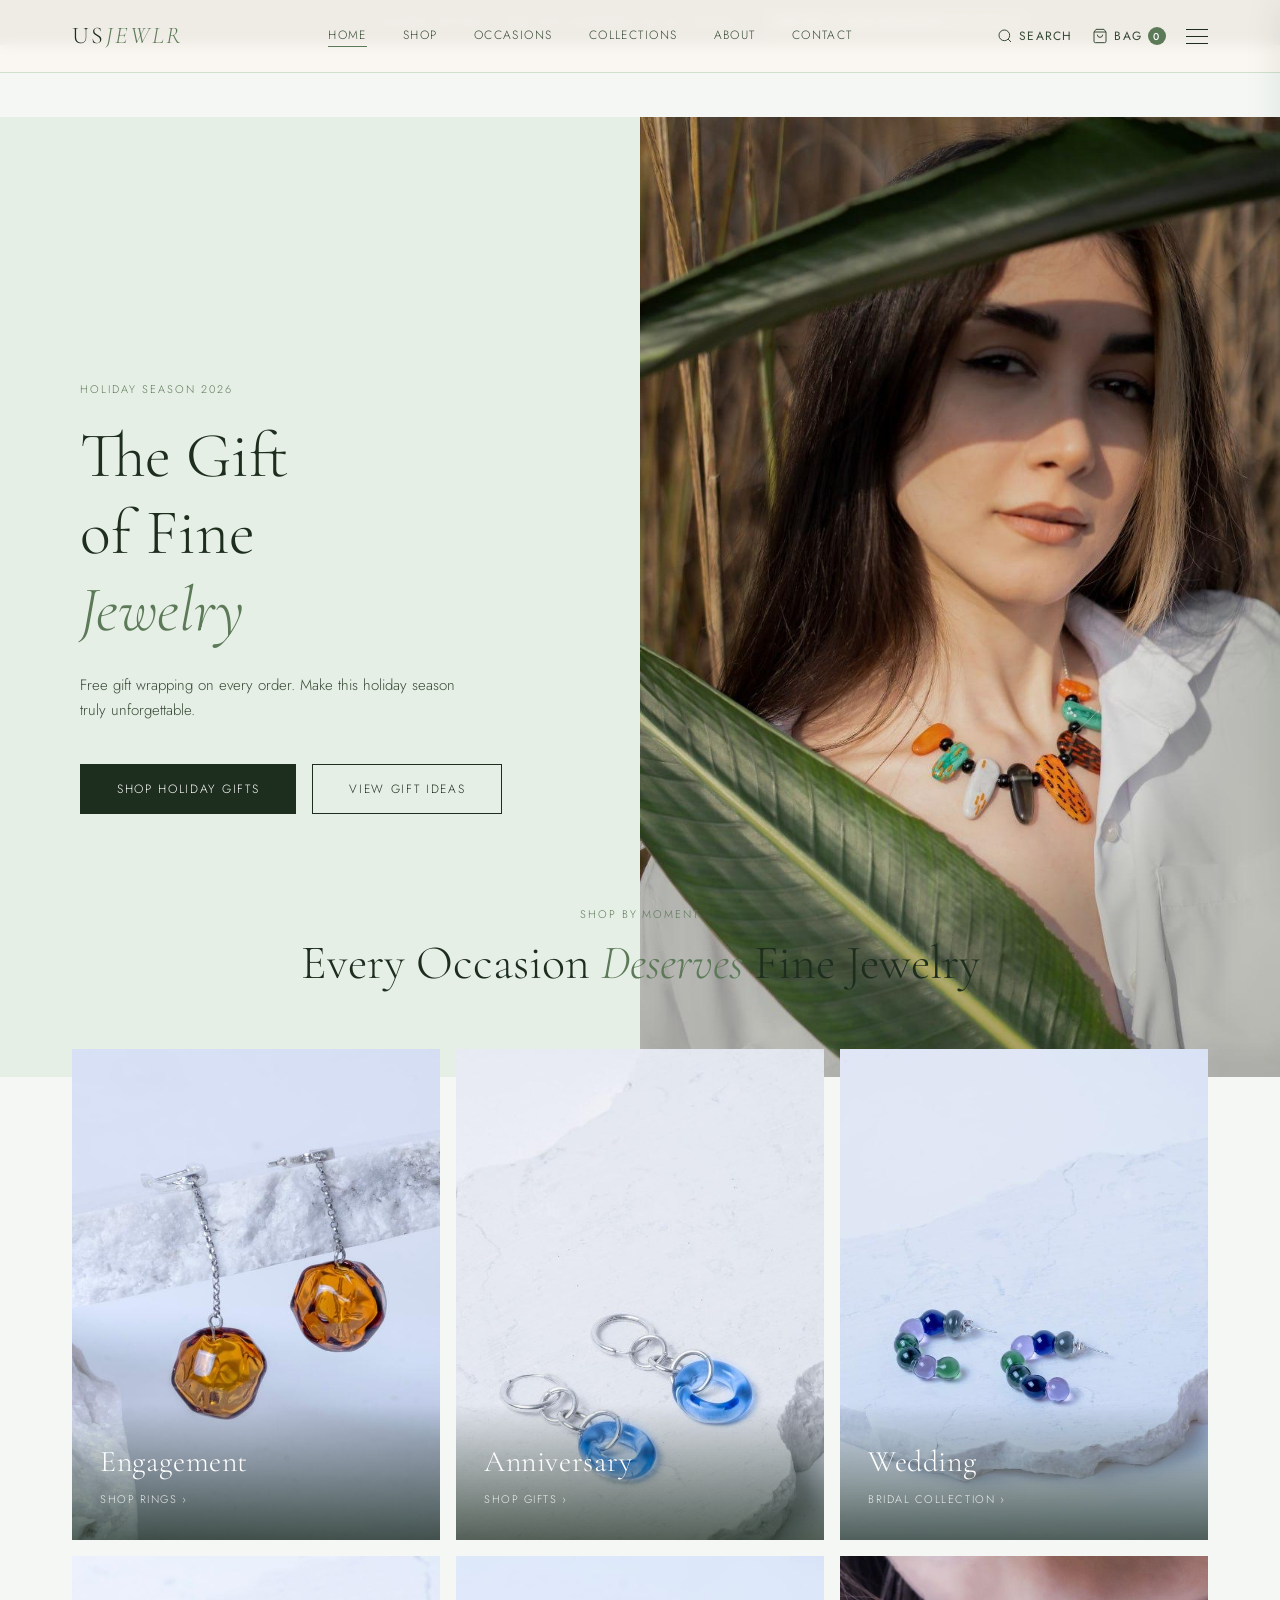
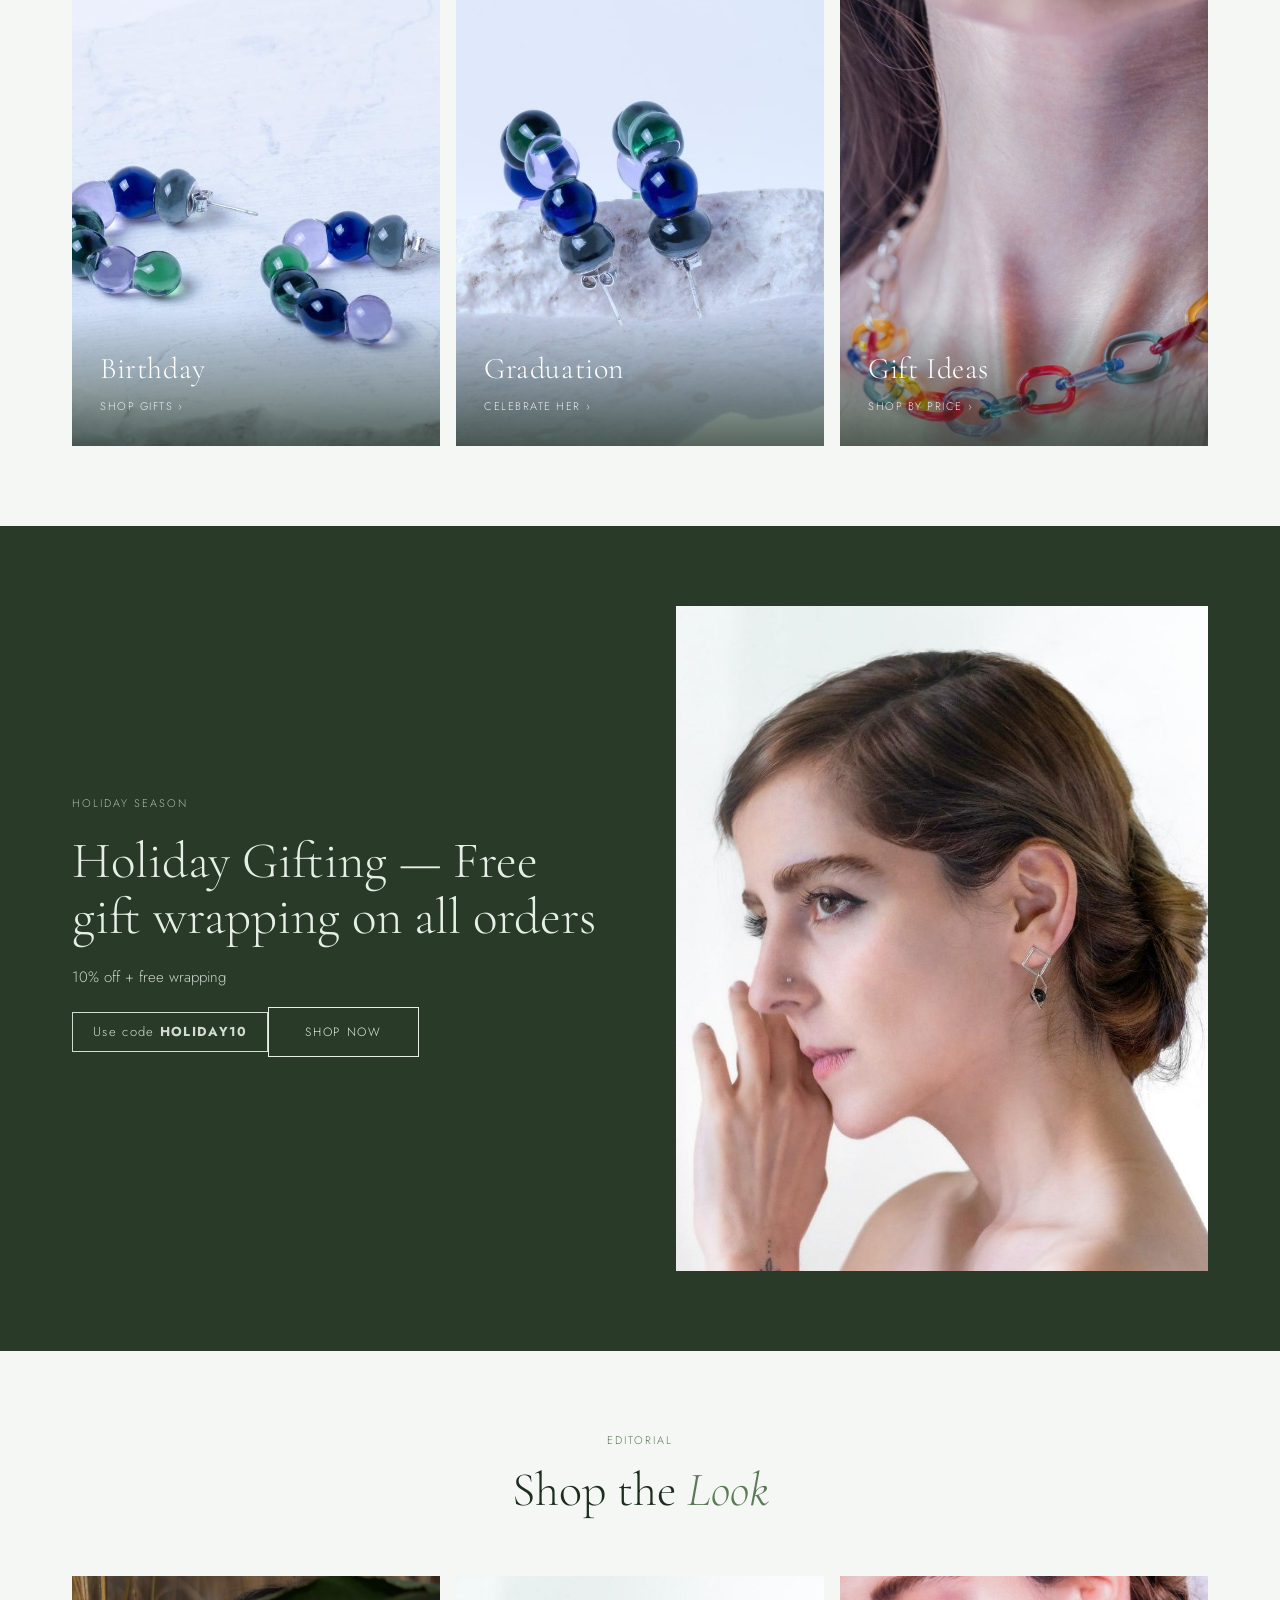
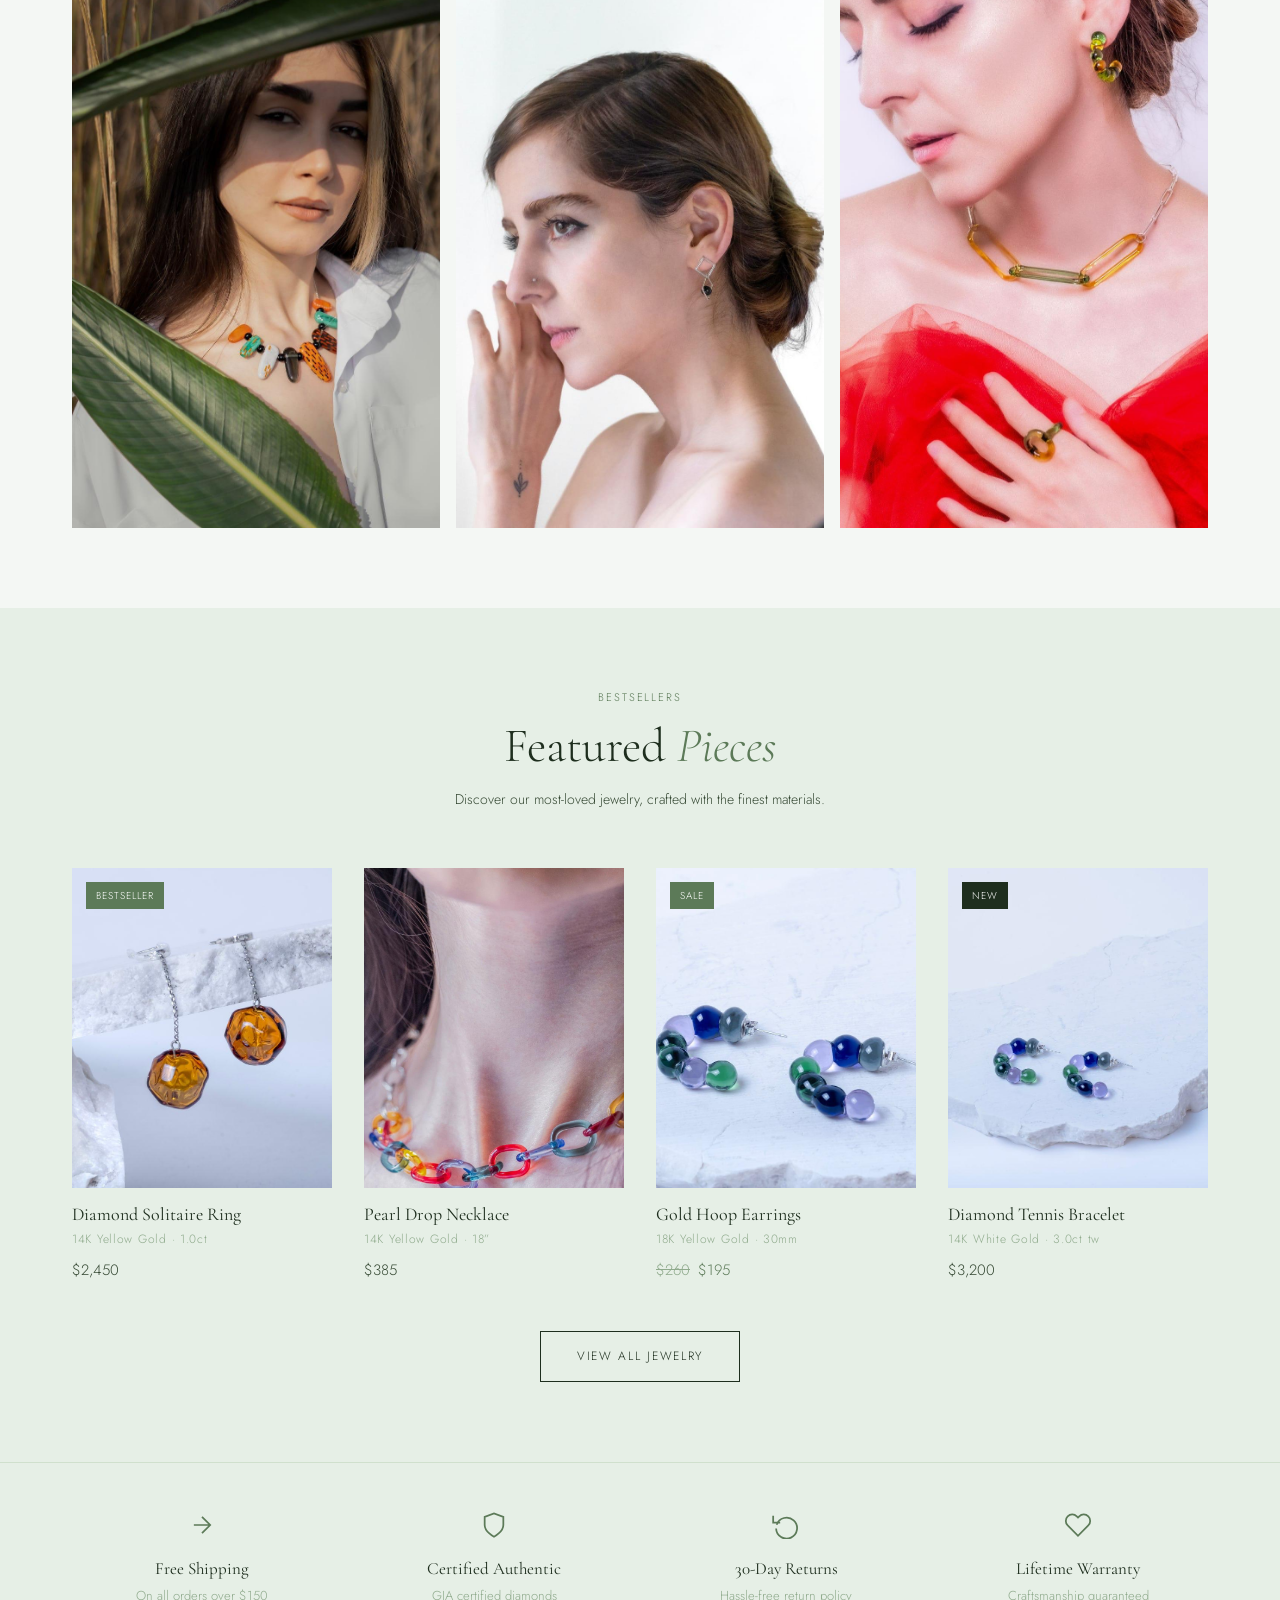
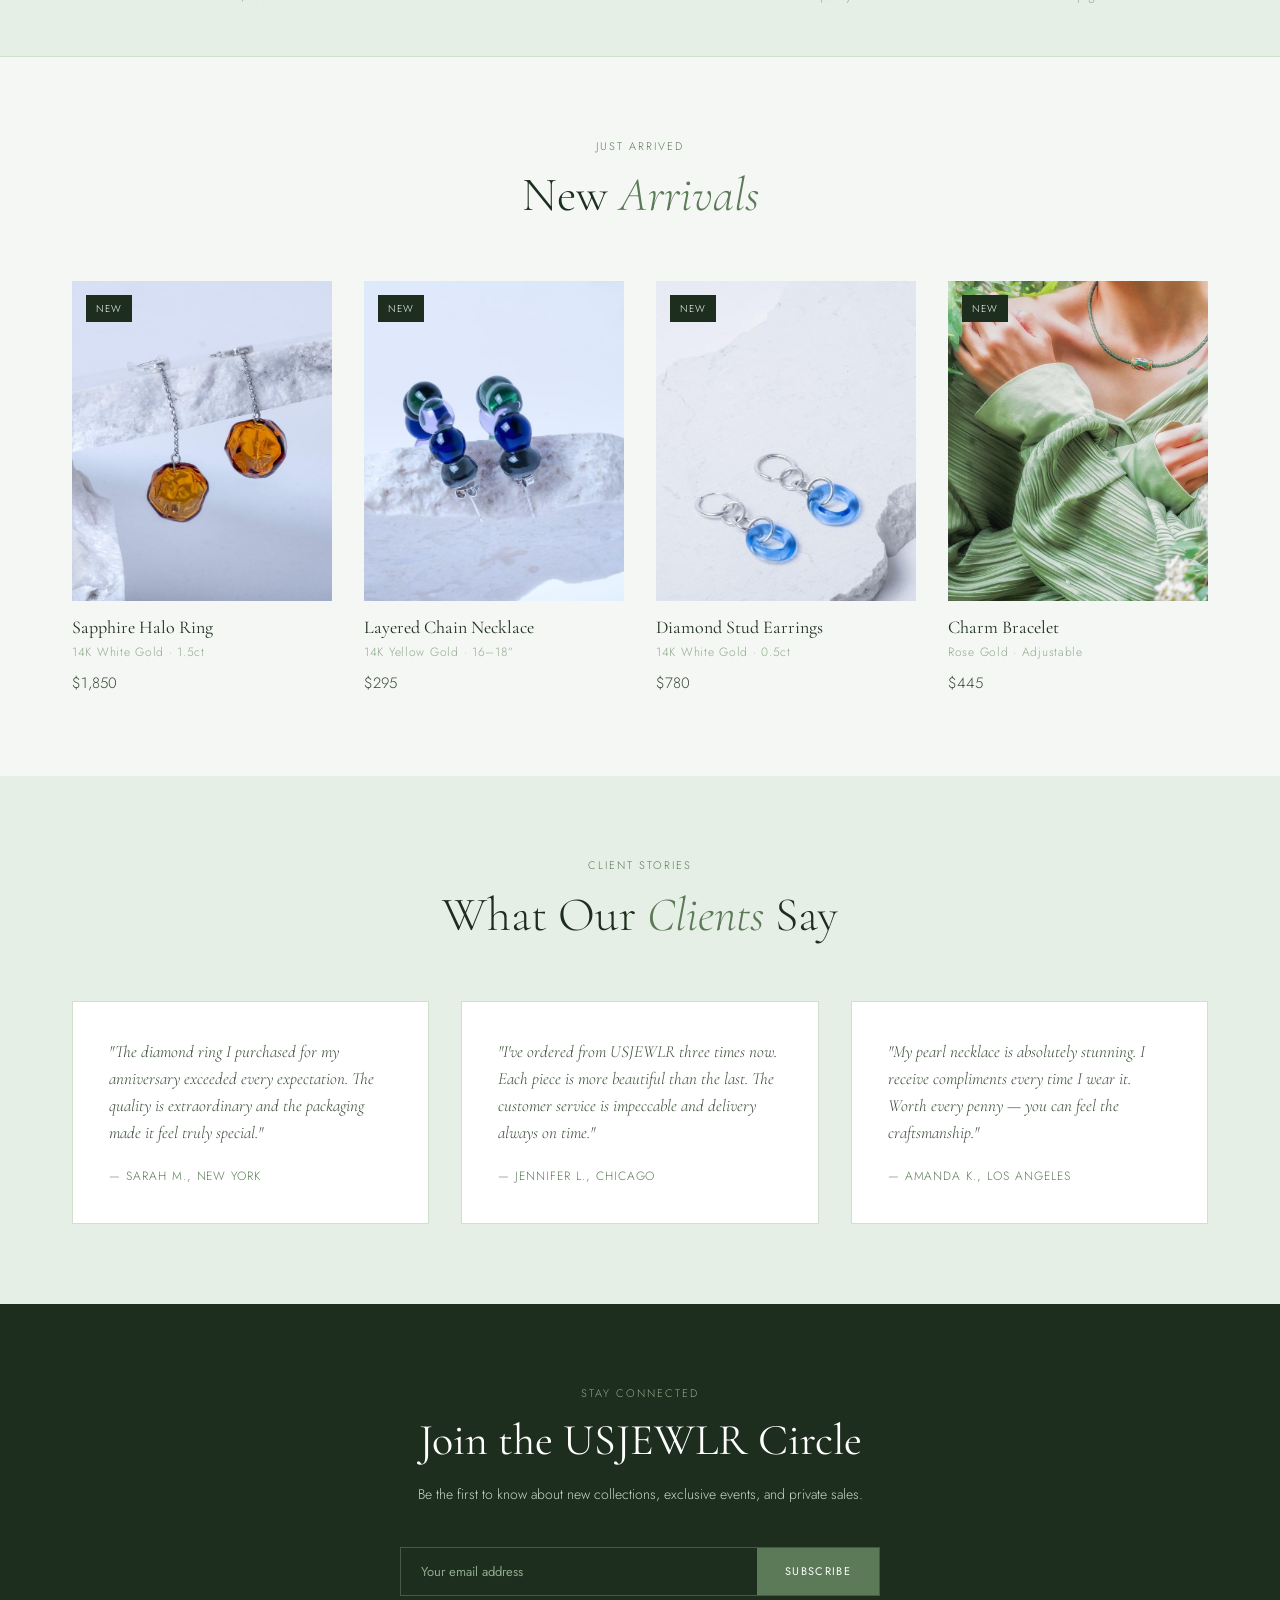
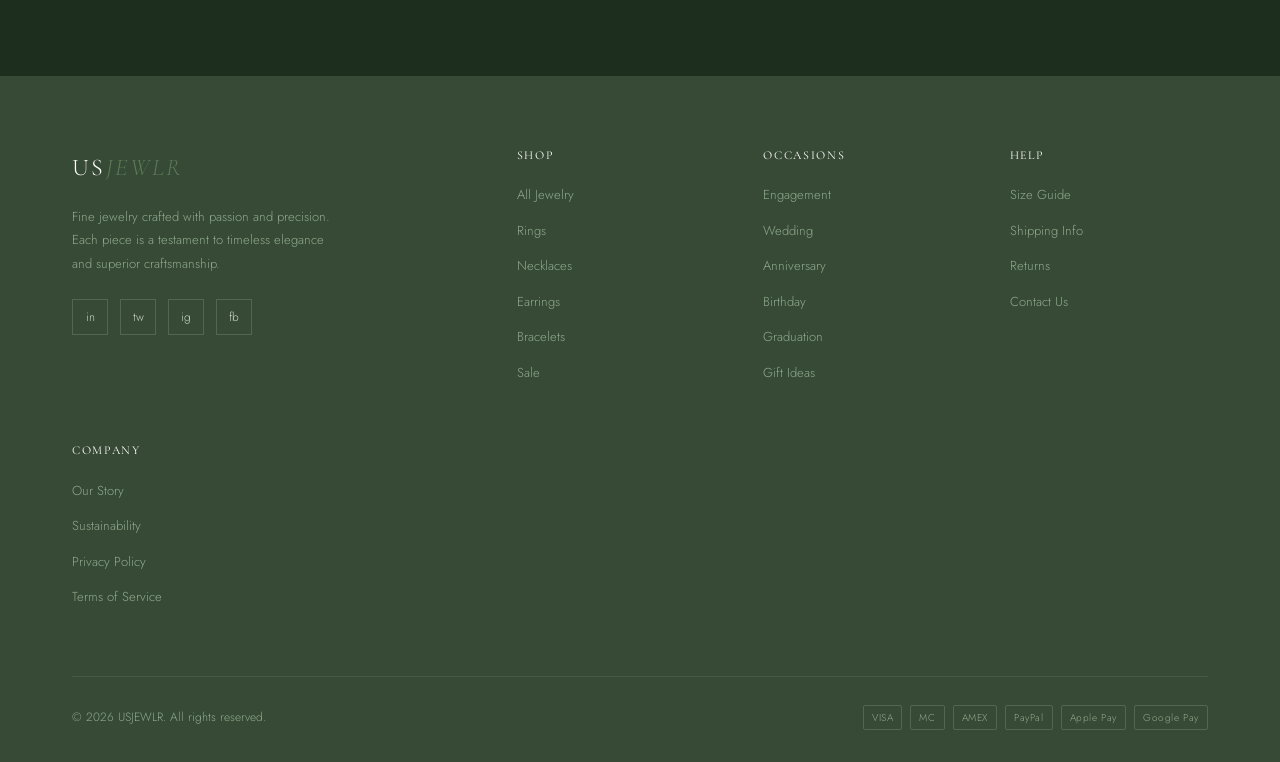
==== commit 479cb6d7: "Remove star ratings from all product cards and pages Co-Authored-By: Claude Sonnet 4.6 <noreply@anth" ====
--- a/index.html
+++ b/index.html
@@ -154,7 +154,6 @@
           </div>
         </div>
         <div class="product-info">
-          <div class="stars">&#9733;&#9733;&#9733;&#9733;&#9733;</div>
           <h4>Diamond Solitaire Ring</h4>
           <div class="product-sub">14K Yellow Gold &middot; 1.0ct</div>
           <div class="product-price">$2,450</div>
@@ -169,7 +168,6 @@
           </div>
         </div>
         <div class="product-info">
-          <div class="stars">&#9733;&#9733;&#9733;&#9733;&#9733;</div>
           <h4>Pearl Drop Necklace</h4>
           <div class="product-sub">14K Yellow Gold &middot; 18&rdquo;</div>
           <div class="product-price">$385</div>
@@ -185,7 +183,6 @@
           </div>
         </div>
         <div class="product-info">
-          <div class="stars">&#9733;&#9733;&#9733;&#9733;&#9734;</div>
           <h4>Gold Hoop Earrings</h4>
           <div class="product-sub">18K Yellow Gold &middot; 30mm</div>
           <div class="product-price"><span class="original">$260</span><span class="sale-price">$195</span></div>
@@ -201,7 +198,6 @@
           </div>
         </div>
         <div class="product-info">
-          <div class="stars">&#9733;&#9733;&#9733;&#9733;&#9733;</div>
           <h4>Diamond Tennis Bracelet</h4>
           <div class="product-sub">14K White Gold &middot; 3.0ct tw</div>
           <div class="product-price">$3,200</div>
@@ -260,7 +256,6 @@
           </div>
         </div>
         <div class="product-info">
-          <div class="stars">&#9733;&#9733;&#9733;&#9733;&#9733;</div>
           <h4>Sapphire Halo Ring</h4>
           <div class="product-sub">14K White Gold &middot; 1.5ct</div>
           <div class="product-price">$1,850</div>
@@ -276,7 +271,6 @@
           </div>
         </div>
         <div class="product-info">
-          <div class="stars">&#9733;&#9733;&#9733;&#9733;&#9734;</div>
           <h4>Layered Chain Necklace</h4>
           <div class="product-sub">14K Yellow Gold &middot; 16&ndash;18&rdquo;</div>
           <div class="product-price">$295</div>
@@ -292,7 +286,6 @@
           </div>
         </div>
         <div class="product-info">
-          <div class="stars">&#9733;&#9733;&#9733;&#9733;&#9733;</div>
           <h4>Diamond Stud Earrings</h4>
           <div class="product-sub">14K White Gold &middot; 0.5ct</div>
           <div class="product-price">$780</div>
@@ -308,7 +301,6 @@
           </div>
         </div>
         <div class="product-info">
-          <div class="stars">&#9733;&#9733;&#9733;&#9733;&#9733;</div>
           <h4>Charm Bracelet</h4>
           <div class="product-sub">Rose Gold &middot; Adjustable</div>
           <div class="product-price">$445</div>
@@ -327,17 +319,14 @@
     </div>
     <div class="testimonials-grid">
       <div class="testimonial-card">
-        <div class="stars">&#9733;&#9733;&#9733;&#9733;&#9733;</div>
         <blockquote>"The diamond ring I purchased for my anniversary exceeded every expectation. The quality is extraordinary and the packaging made it feel truly special."</blockquote>
         <div class="testimonial-author">&mdash; Sarah M., New York</div>
       </div>
       <div class="testimonial-card">
-        <div class="stars">&#9733;&#9733;&#9733;&#9733;&#9733;</div>
         <blockquote>"I've ordered from USJEWLR three times now. Each piece is more beautiful than the last. The customer service is impeccable and delivery always on time."</blockquote>
         <div class="testimonial-author">&mdash; Jennifer L., Chicago</div>
       </div>
       <div class="testimonial-card">
-        <div class="stars">&#9733;&#9733;&#9733;&#9733;&#9733;</div>
         <blockquote>"My pearl necklace is absolutely stunning. I receive compliments every time I wear it. Worth every penny &mdash; you can feel the craftsmanship."</blockquote>
         <div class="testimonial-author">&mdash; Amanda K., Los Angeles</div>
       </div>
